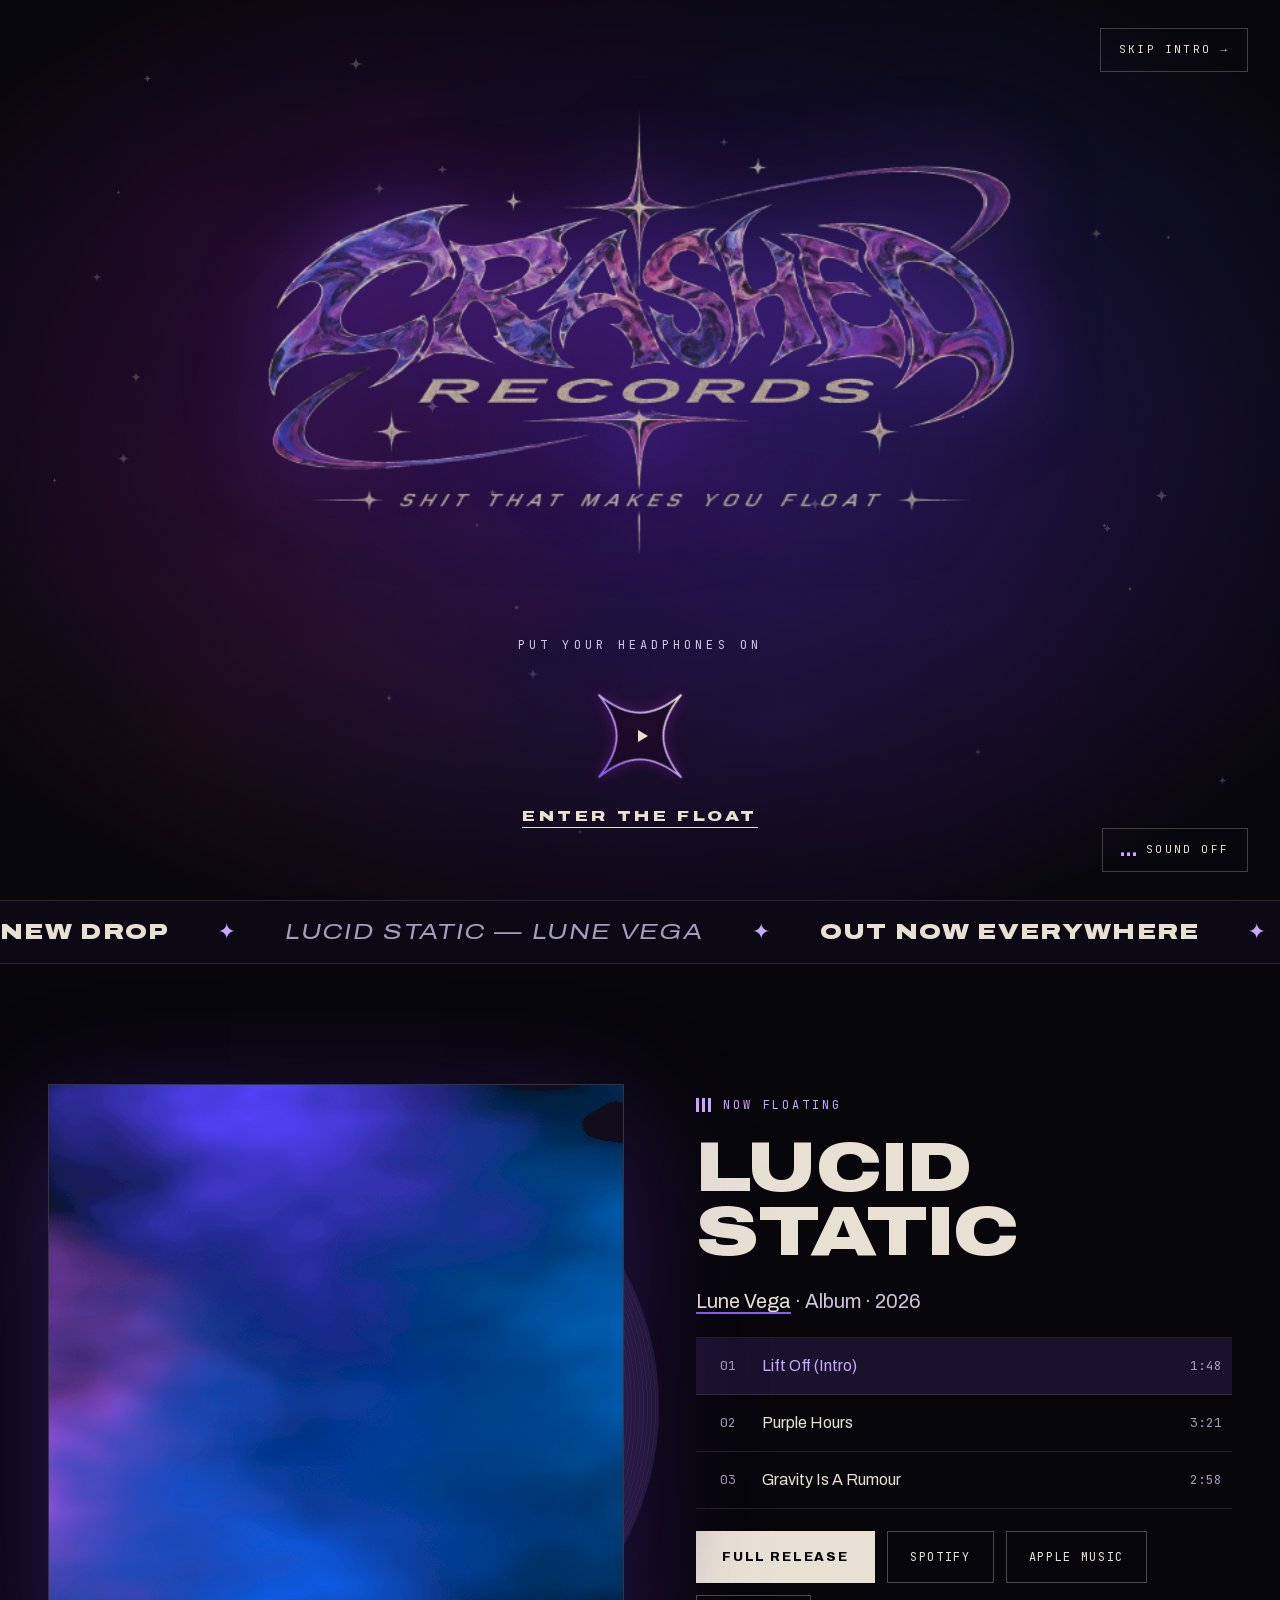
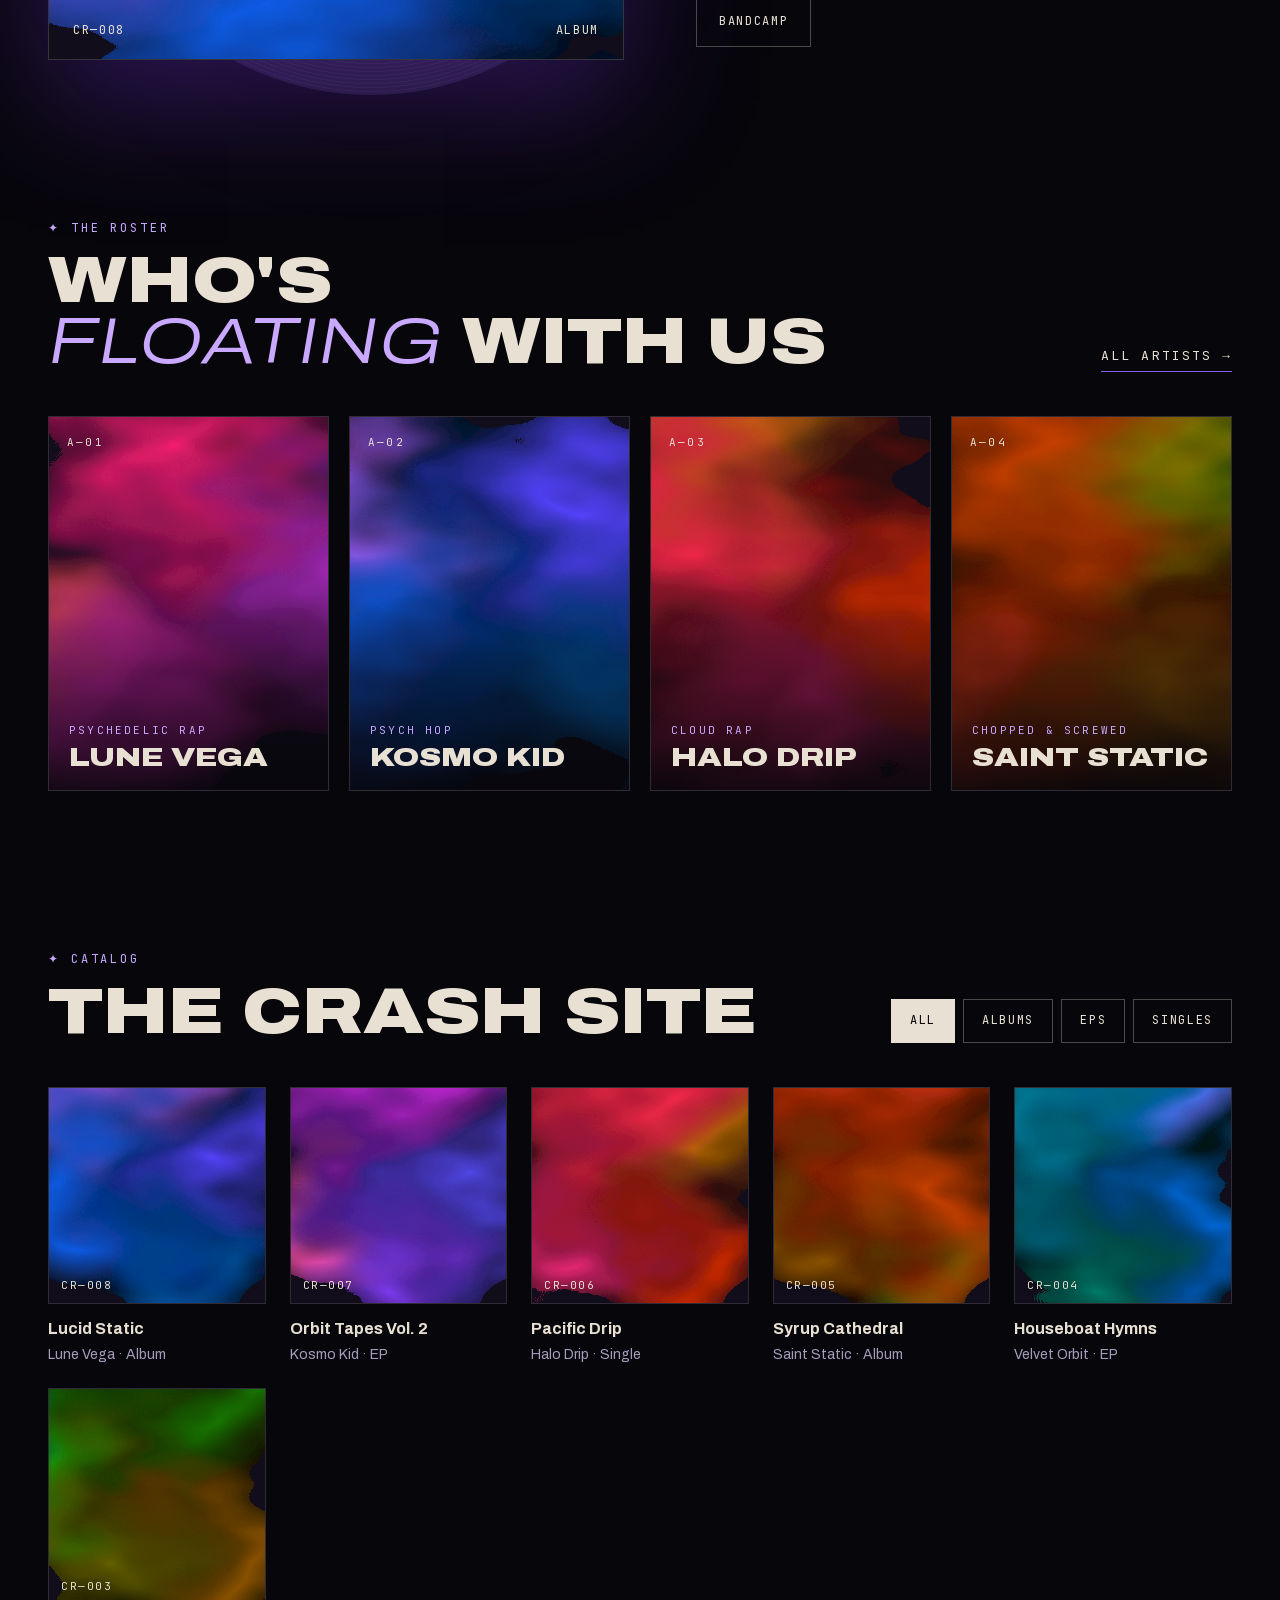
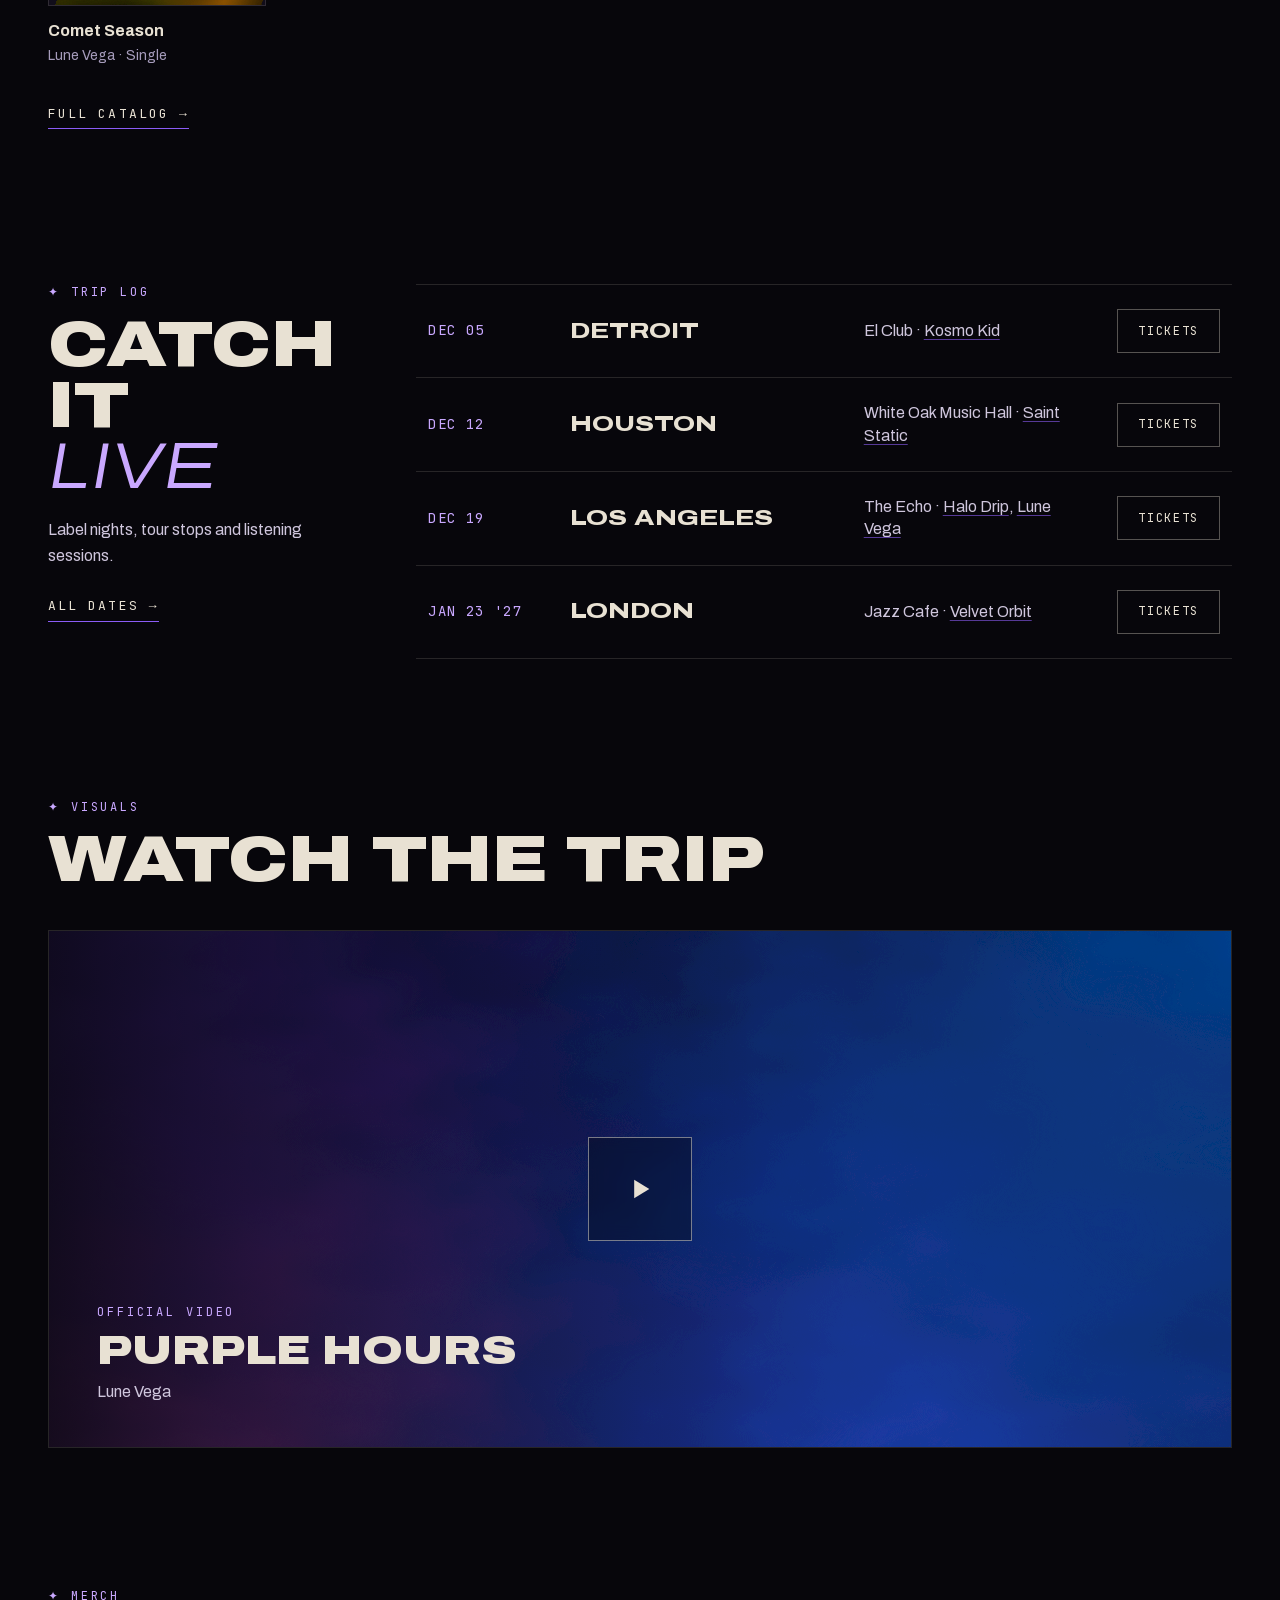
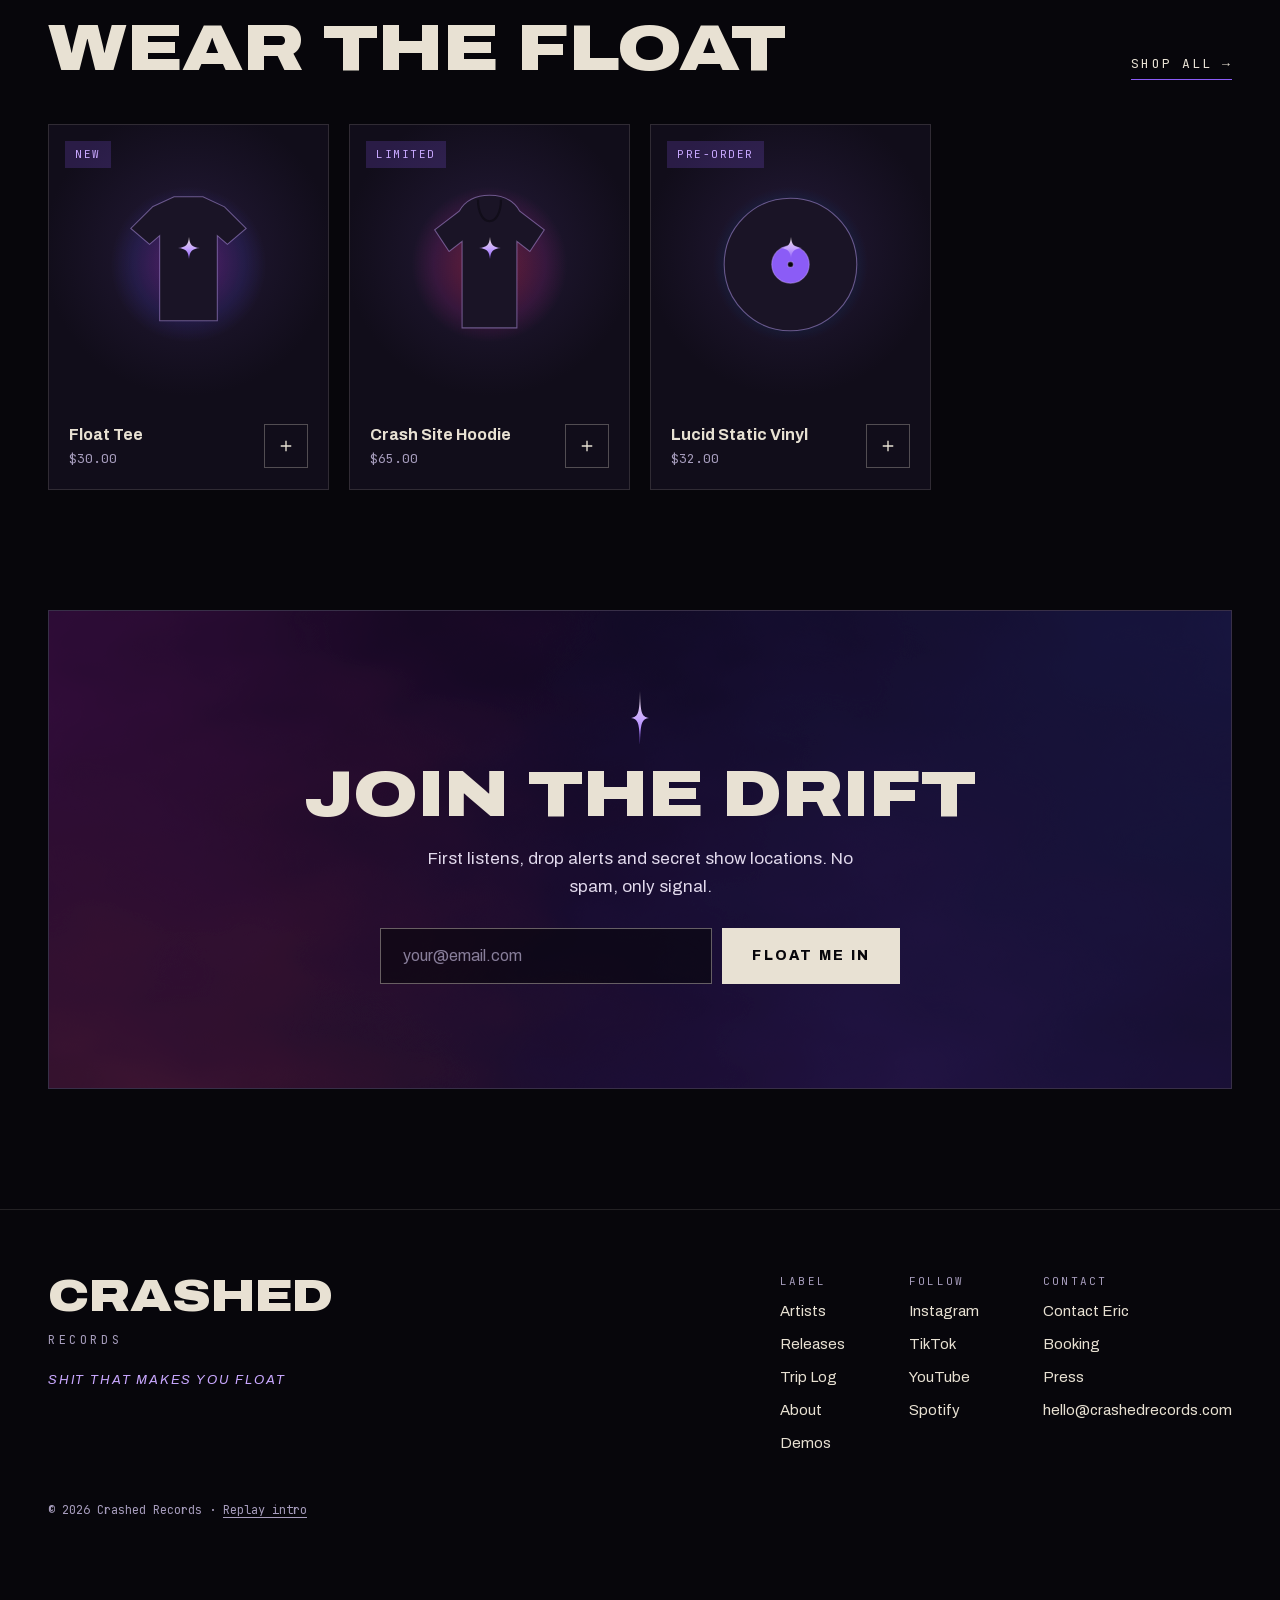
==== index.html @ 676d3cfc "Add enter intro, About page and founder contact - Enter animation overlay (first home visit per sess" ====
<!DOCTYPE html>
<html lang="en">
<head>
<meta charset="utf-8">
<meta name="viewport" content="width=device-width, initial-scale=1, viewport-fit=cover">
<title>Crashed Records</title>
<meta name="description" content="Crashed Records — psychedelic hip hop & rap from the other side of the sky. Shit that makes you float.">
<meta name="theme-color" content="#07060B">
<meta property="og:type" content="website">
<meta property="og:title" content="Crashed Records">
<meta property="og:description" content="Psychedelic hip hop & rap from the other side of the sky.">
<meta property="og:image" content="assets/img/logo.png">
<link rel="icon" href="data:image/svg+xml,%3Csvg xmlns='http://www.w3.org/2000/svg' viewBox='0 0 24 24'%3E%3Cdefs%3E%3ClinearGradient id='g' x1='0' y1='0' x2='0' y2='1'%3E%3Cstop offset='0' stop-color='%23E8E1D3'/%3E%3Cstop offset='.5' stop-color='%23C9A8FF'/%3E%3Cstop offset='1' stop-color='%238B5CF6'/%3E%3C/linearGradient%3E%3C/defs%3E%3Cpath d='M12 0C12.8 8.6 15.4 11.2 24 12C15.4 12.8 12.8 15.4 12 24C11.2 15.4 8.6 12.8 0 12C8.6 11.2 11.2 8.6 12 0Z' fill='url(%23g)'/%3E%3C/svg%3E">
<link rel="preload" href="assets/fonts/archivo-latin.woff2" as="font" type="font/woff2" crossorigin>
<link rel="stylesheet" href="assets/css/styles.css">
<link rel="stylesheet" href="assets/css/intro.css">
</head>
<body>
<a href="#view" class="skip-link">Skip to content</a>

<!-- shared SVG defs: liquid marble warp, film grain, star gradient -->
<svg aria-hidden="true" width="0" height="0" style="position:absolute">
  <defs>
    <filter id="cr-liquid" x="-20%" y="-20%" width="140%" height="140%">
      <feTurbulence type="fractalNoise" baseFrequency="0.006 0.011" numOctaves="3" seed="11" result="t"/>
      <feDisplacementMap in="SourceGraphic" in2="t" scale="220" xChannelSelector="R" yChannelSelector="G"/>
    </filter>
    <filter id="cr-grain">
      <feTurbulence type="fractalNoise" baseFrequency="0.85" numOctaves="2" stitchTiles="stitch"/>
      <feColorMatrix type="saturate" values="0"/>
    </filter>
    <linearGradient id="cr-star" x1="0" y1="0" x2="0" y2="1">
      <stop offset="0" stop-color="#E8E1D3"/><stop offset=".5" stop-color="#C9A8FF"/><stop offset="1" stop-color="#8B5CF6"/>
    </linearGradient>
  </defs>
</svg>

<header class="site-header">
  <nav aria-label="Primary" class="nav">
    <a href="#/" class="brand" aria-label="Crashed Records home">
      <svg aria-hidden="true" width="20" height="20" viewBox="0 0 24 24"><path d="M12 0C12.8 8.6 15.4 11.2 24 12C15.4 12.8 12.8 15.4 12 24C11.2 15.4 8.6 12.8 0 12C8.6 11.2 11.2 8.6 12 0Z" fill="url(#cr-star)"/></svg>
      CRASHED
    </a>
    <div class="nav-links">
      <a href="#/artists" data-nav="artists">Artists</a>
      <a href="#/releases" data-nav="releases">Releases</a>
      <a href="#/trip-log" data-nav="trip-log">Trip Log</a>
      <a href="#/visuals" data-nav="visuals">Visuals</a>
      <a href="#/shop" data-nav="merch">Merch</a>
      <a href="#/about" data-nav="about">About</a>
    </div>
    <div class="nav-actions">
      <button type="button" aria-label="Search" class="cr-star-btn" data-action="open-search">
        <svg aria-hidden="true" class="cr-star-shape" viewBox="0 0 64 64"><path d="M32 1C34 21 43 30 63 32C43 34 34 43 32 63C30 43 21 34 1 32C21 30 30 21 32 1Z" fill="rgba(7,6,11,.55)" stroke="url(#cr-star)" stroke-width="1.2"/></svg>
        <svg aria-hidden="true" width="14" height="14" viewBox="0 0 24 24" fill="none" stroke="currentColor" stroke-width="2.2" style="position:relative"><circle cx="11" cy="11" r="7"/><path d="M20 20l-3.5-3.5"/></svg>
      </button>
      <button type="button" aria-label="Cart" class="cr-star-btn" data-action="open-cart">
        <svg aria-hidden="true" class="cr-star-shape" viewBox="0 0 64 64"><path d="M32 1C34 21 43 30 63 32C43 34 34 43 32 63C30 43 21 34 1 32C21 30 30 21 32 1Z" fill="rgba(7,6,11,.55)" stroke="url(#cr-star)" stroke-width="1.2"/></svg>
        <svg aria-hidden="true" width="14" height="14" viewBox="0 0 24 24" fill="none" stroke="currentColor" stroke-width="2.2" style="position:relative"><path d="M6 7h12l-1 13H7L6 7z"/><path d="M9 7a3 3 0 016 0"/></svg>
        <span class="cart-count" hidden>0</span>
      </button>
      <button type="button" class="btn-listen cr-btn" data-action="listen">Listen</button>
      <button type="button" class="menu-btn" aria-label="Open menu" aria-expanded="false" aria-controls="mobile-menu" data-action="open-menu">
        <svg aria-hidden="true" width="18" height="18" viewBox="0 0 24 24" fill="none" stroke="currentColor" stroke-width="1.8"><path d="M4 8h16M4 16h16"/></svg>
      </button>
    </div>
  </nav>
</header>

<main id="view" tabindex="-1"></main>

<!-- ============ PERSISTENT PLAYER ============ -->
<div class="player-dock">
  <div id="player" class="player" role="region" aria-label="Music player">
    <div aria-hidden="true" class="p-disc"><div class="cr-liquid" style="position:absolute;inset:-30%"><div class="cr-marble" style="position:absolute;inset:0"></div></div><span class="p-hole"></span></div>
    <button type="button" class="p-skip hide-sm" data-action="prev" aria-label="Previous track"><svg aria-hidden="true" width="14" height="14" viewBox="0 0 24 24"><path d="M6 5h2v14H6zM20 5v14L9 12z" fill="currentColor"/></svg></button>
    <button type="button" class="p-toggle" data-action="toggle" aria-label="Play"></button>
    <button type="button" class="p-skip hide-sm" data-action="next" aria-label="Next track"><svg aria-hidden="true" width="14" height="14" viewBox="0 0 24 24"><path d="M16 5h2v14h-2zM4 5v14l11-7z" fill="currentColor"/></svg></button>
    <div class="p-info">
      <a class="p-title" href="#/"></a>
      <a class="p-artist" href="#/"></a>
    </div>
    <div class="p-progress hide-sm">
      <span class="p-cur">0:00</span>
      <input class="p-seek range" type="range" min="0" max="1" step="0.001" value="0" aria-label="Seek">
      <span class="p-dur">0:00</span>
    </div>
    <label class="p-volume hide-md"><span class="sr-only">Volume</span>
      <svg aria-hidden="true" width="16" height="16" viewBox="0 0 24 24" fill="none" stroke="currentColor" stroke-width="1.8"><path d="M4 9h4l5-4v14l-5-4H4z"/><path d="M16 9a4 4 0 010 6"/></svg>
      <input class="p-vol range" type="range" min="0" max="1" step="0.01" value="0.8">
    </label>
    <button type="button" class="p-queue-btn" data-action="queue" aria-expanded="false" aria-controls="queue">Queue</button>
    <div id="queue" class="queue" hidden>
      <p class="credit-h">Playing from <span class="queue-from"></span></p>
      <ol id="queue-list"></ol>
    </div>
  </div>
</div>

<!-- ============ OVERLAYS ============ -->
<div id="search" class="layer layer-search" role="dialog" aria-modal="true" aria-label="Search" hidden>
  <div class="layer-backdrop"></div>
  <div class="search-panel">
    <div class="search-bar">
      <svg aria-hidden="true" width="20" height="20" viewBox="0 0 24 24" fill="none" stroke="currentColor" stroke-width="2"><circle cx="11" cy="11" r="7"/><path d="M20 20l-3.5-3.5"/></svg>
      <label for="search-input" class="sr-only">Search</label>
      <input id="search-input" type="search" placeholder="Search the float…" autocomplete="off" data-autofocus>
      <button type="button" class="close-btn" data-action="close" aria-label="Close search">Esc</button>
    </div>
    <div id="search-results" class="search-results" aria-live="polite"></div>
  </div>
</div>

<div id="cart" class="layer layer-drawer" role="dialog" aria-modal="true" aria-labelledby="cart-h" hidden>
  <div class="layer-backdrop"></div>
  <aside class="drawer">
    <div class="drawer-head"><h2 id="cart-h" class="h-buy">Your cart</h2><button type="button" class="close-btn" data-action="close" aria-label="Close cart">✕</button></div>
    <div id="cart-body" class="drawer-body"></div>
    <div id="cart-foot" class="drawer-foot"></div>
  </aside>
</div>

<div id="product-modal" class="layer layer-modal" role="dialog" aria-modal="true" aria-labelledby="product-title" hidden>
  <div class="layer-backdrop"></div>
  <div class="modal"><button type="button" class="close-btn modal-close" data-action="close" aria-label="Close">✕</button><div id="product-body"></div></div>
</div>

<div id="video-modal" class="layer layer-modal" role="dialog" aria-modal="true" aria-label="Video" hidden>
  <div class="layer-backdrop"></div>
  <div class="modal modal-video"><button type="button" class="close-btn modal-close" data-action="close" aria-label="Close video">✕</button><div id="video-frame" class="video-frame"></div></div>
</div>

<div id="mobile-menu" class="layer layer-menu" role="dialog" aria-modal="true" aria-label="Menu" hidden>
  <div class="menu-panel">
    <div class="menu-head">
      <a href="#/" class="brand">CRASHED</a>
      <button type="button" class="close-btn" data-action="close" aria-label="Close menu">✕</button>
    </div>
    <nav class="mobile-menu" aria-label="Mobile">
      <a href="#/artists" data-nav="artists">Artists</a>
      <a href="#/releases" data-nav="releases">Releases</a>
      <a href="#/shows" data-nav="trip-log">Trip Log</a>
      <a href="#/visuals" data-nav="visuals">Visuals</a>
      <a href="#/shop" data-nav="merch">Merch</a>
      <a href="#/about" data-nav="about">About</a>
      <a href="#/contact/demos" data-nav="contact">Contact</a>
    </nav>
    <div class="menu-foot">
      <button type="button" class="btn btn-prism" data-action="listen">Listen now</button>
      <button type="button" class="btn btn-ghost" data-action="open-search">Search</button>
    </div>
  </div>
</div>

<div id="toast" class="toast" role="status" aria-live="polite"></div>

<noscript><p style="padding:120px 24px;color:#E8E1D3;font-family:sans-serif;text-align:center">Crashed Records needs JavaScript to float. Please enable it.</p></noscript>

<script src="assets/js/data.js"></script>
<script src="assets/js/player.js"></script>
<script src="assets/js/app.js"></script>
<script src="assets/js/intro.js"></script>
</body>
</html>
---- assets/css/styles.css ----
/* ==========================================================================
   Crashed Records — styles
   Tokens from the style guide: Void ground, liquid violet marble, Bone type.
   ========================================================================== */

/* ---------- fonts (self-hosted, OFL — see assets/fonts/LICENSES.txt) ---------- */
@font-face { font-family: 'Archivo'; font-style: normal; font-weight: 100 900; font-stretch: 62% 125%; font-display: swap;
  src: url('../fonts/archivo-latin-ext.woff2') format('woff2');
  unicode-range: U+0100-02BA, U+02BD-02C5, U+02C7-02CC, U+02CE-02D7, U+02DD-02FF, U+0304, U+0308, U+0329, U+1D00-1DBF, U+1E00-1E9F, U+1EF2-1EFF, U+2020, U+20A0-20AB, U+20AD-20C4, U+2113, U+2C60-2C7F, U+A720-A7FF; }
@font-face { font-family: 'Archivo'; font-style: normal; font-weight: 100 900; font-stretch: 62% 125%; font-display: swap;
  src: url('../fonts/archivo-latin.woff2') format('woff2');
  unicode-range: U+0000-00FF, U+0131, U+0152-0153, U+02BB-02BC, U+02C6, U+02DA, U+02DC, U+0304, U+0308, U+0329, U+2000-206F, U+20AC, U+2122, U+2191, U+2193, U+2212, U+2215, U+FEFF, U+FFFD; }
@font-face { font-family: 'Archivo'; font-style: italic; font-weight: 100 900; font-stretch: 62% 125%; font-display: swap;
  src: url('../fonts/archivo-italic-latin-ext.woff2') format('woff2');
  unicode-range: U+0100-02BA, U+02BD-02C5, U+02C7-02CC, U+02CE-02D7, U+02DD-02FF, U+0304, U+0308, U+0329, U+1D00-1DBF, U+1E00-1E9F, U+1EF2-1EFF, U+2020, U+20A0-20AB, U+20AD-20C4, U+2113, U+2C60-2C7F, U+A720-A7FF; }
@font-face { font-family: 'Archivo'; font-style: italic; font-weight: 100 900; font-stretch: 62% 125%; font-display: swap;
  src: url('../fonts/archivo-italic-latin.woff2') format('woff2');
  unicode-range: U+0000-00FF, U+0131, U+0152-0153, U+02BB-02BC, U+02C6, U+02DA, U+02DC, U+0304, U+0308, U+0329, U+2000-206F, U+20AC, U+2122, U+2191, U+2193, U+2212, U+2215, U+FEFF, U+FFFD; }
@font-face { font-family: 'JetBrains Mono'; font-style: normal; font-weight: 400 600; font-display: swap;
  src: url('../fonts/jetbrains-mono-latin-ext.woff2') format('woff2');
  unicode-range: U+0100-02BA, U+02BD-02C5, U+02C7-02CC, U+02CE-02D7, U+02DD-02FF, U+0304, U+0308, U+0329, U+1D00-1DBF, U+1E00-1E9F, U+1EF2-1EFF, U+2020, U+20A0-20AB, U+20AD-20C4, U+2113, U+2C60-2C7F, U+A720-A7FF; }
@font-face { font-family: 'JetBrains Mono'; font-style: normal; font-weight: 400 600; font-display: swap;
  src: url('../fonts/jetbrains-mono-latin.woff2') format('woff2');
  unicode-range: U+0000-00FF, U+0131, U+0152-0153, U+02BB-02BC, U+02C6, U+02DA, U+02DC, U+0304, U+0308, U+0329, U+2000-206F, U+20AC, U+2122, U+2191, U+2193, U+2212, U+2215, U+FEFF, U+FFFD; }

/* ---------- tokens ---------- */
:root {
  --void: #07060B; --deep: #110D1A; --deep-2: #1A1426; --bone: #E8E1D3; --haze: #A69CBC; --mist: #CFC6DD;
  --lilac: #C9A8FF; --purple: #8B5CF6; --violet: #7C3AED; --magenta: #C026D3; --indigo: #4F46E5;
  --prism: linear-gradient(100deg, #C026D3, #7C3AED 55%, #4F46E5);
  --line: rgba(232,225,211,.12); --line-2: rgba(232,225,211,.14); --line-3: rgba(232,225,211,.3);
  --mono: 'JetBrains Mono', ui-monospace, monospace;
  --sans: Archivo, system-ui, sans-serif;
  --gutter: 48px;
  --ease: cubic-bezier(.2,.7,.2,1);
  color-scheme: dark;
}

/* ---------- base ---------- */
*, *::before, *::after { box-sizing: border-box; }
html { -webkit-text-size-adjust: 100%; scroll-padding-top: 24px; }
body { margin: 0; background: var(--void); color: var(--bone); font-family: var(--sans); font-size: 16px; line-height: 1.4; overflow-x: hidden; -webkit-font-smoothing: antialiased; padding-bottom: 104px; }
body.locked { overflow: hidden; }
a { color: var(--bone); text-decoration: none; }
a:hover { color: var(--lilac); }
button { font: inherit; color: inherit; }
img { max-width: 100%; }
:focus-visible { outline: 2px solid var(--lilac); outline-offset: 3px; }
#view { outline: none; position: relative; overflow: hidden; min-height: 100vh; }
.sr-only { position: absolute; width: 1px; height: 1px; overflow: hidden; clip: rect(0 0 0 0); white-space: nowrap; }
.skip-link { position: absolute; left: 12px; top: -60px; z-index: 100; padding: 12px 18px; background: var(--bone); color: var(--void); font-weight: 800; }
.skip-link:focus { top: 12px; }
.muted { color: var(--haze); }

/* ---------- motion ---------- */
@keyframes cr-spin { to { transform: rotate(360deg); } }
@keyframes cr-float { 0%,100% { transform: translateY(0); } 50% { transform: translateY(-14px); } }
@keyframes cr-twinkle { 0%,100% { opacity: .3; transform: scale(.8); } 50% { opacity: 1; transform: scale(1.1); } }
@keyframes cr-marquee { to { transform: translateX(-50%); } }
@keyframes cr-eq { 0%,100% { transform: scaleY(.3); } 50% { transform: scaleY(1); } }
@keyframes cr-bump { 50% { transform: scale(1.35); } }

/* ---------- signature: liquid marble ---------- */
.cr-liquid { filter: url(#cr-liquid); }
.cr-marble { background:
  radial-gradient(circle at 22% 28%, #C026D3 0, transparent 34%),
  radial-gradient(circle at 78% 22%, #4F46E5 0, transparent 38%),
  radial-gradient(circle at 62% 78%, #7C3AED 0, transparent 42%),
  radial-gradient(circle at 28% 82%, #EC4899 0, transparent 30%),
  radial-gradient(circle at 50% 50%, #2E1065 0, transparent 70%), #140B24; }
.art-img { position: absolute; inset: 0; width: 100%; height: 100%; object-fit: cover; }
.cr-art { transition: transform .8s var(--ease); }
.cr-card { transition: border-color .3s, transform .3s; }
.cr-card:hover, a:hover > .cr-card { border-color: rgba(201,168,255,.55) !important; transform: translateY(-4px); }
.cr-card:hover .cr-art, a:hover > .cr-card .cr-art { transform: scale(1.08) rotate(4deg); }
.cr-btn { transition: box-shadow .3s, transform .2s; }
.cr-btn:hover { box-shadow: 0 0 36px rgba(192,38,211,.6); transform: translateY(-1px); }
.cr-row { transition: background .2s; }
.cr-row:hover { background: rgba(139,92,246,.10); }
.cr-outline { -webkit-text-stroke: 1.5px var(--bone); color: transparent; }
.grain { position: absolute; inset: 0; width: 100%; height: 100%; opacity: .14; mix-blend-mode: overlay; pointer-events: none; }
.twinkle { position: absolute; z-index: 2; animation: cr-twinkle 4s ease-in-out infinite; }

/* ---------- layout ---------- */
.wrap { max-width: calc(1344px + var(--gutter) * 2); margin: 0 auto; padding: 0 var(--gutter); position: relative; }
.sec { padding: 60px 0 100px; }
.sec-tight { padding: 40px 0 100px; }
.sec-sm { padding: 40px 0 80px; }
.sec-head { display: flex; justify-content: space-between; align-items: flex-end; gap: 24px; flex-wrap: wrap; margin-bottom: 44px; }
.sec-foot { margin: 36px 0 0; }
.split { padding: 80px 0; display: flex; flex-wrap: wrap; gap: 72px; }
.split-main { flex: 999 1 560px; min-width: 0; }
.split-side { flex: 1 1 340px; display: flex; flex-direction: column; gap: 20px; }
.narrow-page { max-width: 760px; padding-top: 180px; padding-bottom: 140px; display: flex; flex-direction: column; gap: 20px; align-items: flex-start; }

/* ---------- type ---------- */
.eyebrow { margin: 0 0 14px; font-family: var(--mono); font-size: 12px; letter-spacing: .24em; text-transform: uppercase; color: var(--lilac); }
.eyebrow-eq { display: flex; align-items: center; gap: 12px; margin: 0; }
.h-display, .h-section, .h-sub, .h-buy, .h-join, .nf-title, .release-title, .artist-name, .video-title { font-stretch: 125%; font-weight: 900; text-transform: uppercase; margin: 0; }
.h-display { font-size: clamp(48px, 8vw, 120px); line-height: .9; letter-spacing: -.01em; }
.h-section { font-size: clamp(40px, 5vw, 72px); line-height: .95; }
.h-sub { font-size: 36px; margin: 0 0 28px; line-height: 1; }
.h-buy { font-size: 26px; }
.h-join { font-size: clamp(36px, 5vw, 64px); line-height: .95; }
.accent { font-style: italic; font-weight: 300; color: var(--lilac); }
.lede { margin: 18px 0 0; max-width: 520px; font-size: 18px; line-height: 1.55; color: var(--mist); }
.body-copy { margin: 0; font-size: 17px; line-height: 1.7; color: var(--mist); }
.fine { margin: 0; font-size: 13px; line-height: 1.5; color: var(--haze); }
.count { margin: 0; font-family: var(--mono); font-size: 13px; letter-spacing: .14em; text-transform: uppercase; color: var(--haze); }
.empty { margin: 0; padding: 28px 0; font-size: 16px; color: var(--haze); border-top: 1px solid var(--line-2); }
.u-link { color: var(--bone); text-decoration: underline; text-underline-offset: 4px; text-decoration-color: var(--purple); }
.more-link { font-family: var(--mono); font-size: 13px; letter-spacing: .16em; text-transform: uppercase; border-bottom: 1px solid var(--purple); padding-bottom: 6px; }
.back-link { font-family: var(--mono); font-size: 12px; letter-spacing: .2em; text-transform: uppercase; color: var(--mist); }
.credit-h { margin: 0 0 10px; font-family: var(--mono); font-size: 11px; letter-spacing: .2em; text-transform: uppercase; color: var(--lilac); }
.credit { margin: 0; font-size: 17px; }

/* ---------- buttons ---------- */
.btn { height: 56px; padding: 0 30px; border: 0; border-radius: 0; display: inline-flex; align-items: center; gap: 12px; font-weight: 800; font-size: 14px; letter-spacing: .16em; text-transform: uppercase; cursor: pointer; white-space: nowrap; }
.btn-52 { height: 52px; padding: 0 26px; font-size: 13px; letter-spacing: .14em; }
.btn-prism { background: var(--prism); color: #fff; }
.btn-prism:hover { color: #fff; }
.btn-bone { background: var(--bone); color: var(--void); }
.btn-bone:hover { color: var(--void); }
.btn-ghost { border: 1px solid rgba(232,225,211,.4); background: rgba(7,6,11,.45); color: var(--bone); font-weight: 700; }
.btn-follow { border: 1px solid rgba(232,225,211,.4); background: rgba(7,6,11,.45); color: var(--bone); font-weight: 700; padding: 0 28px; }
.btn-follow[aria-pressed="true"] { background: var(--bone); color: var(--void); border-color: var(--bone); }
.btn-mono, .btn-line { height: 56px; padding: 0 22px; border-radius: 0; border: 1px solid var(--line-3); background: transparent; color: var(--bone); display: inline-flex; align-items: center; font-family: var(--mono); font-size: 12px; letter-spacing: .14em; text-transform: uppercase; cursor: pointer; transition: border-color .2s, color .2s; white-space: nowrap; }
.btn-mono.btn-52 { height: 52px; }
.btn-line { height: 44px; padding: 0 20px; border-color: rgba(232,225,211,.35); }
.btn-mono:hover, .btn-line:hover { border-color: var(--lilac); color: var(--lilac); }
.btn-row { display: flex; gap: 12px; flex-wrap: wrap; }
.icon-btn { width: 44px; height: 44px; flex: none; border-radius: 0; border: 1px solid var(--line-3); background: transparent; color: var(--bone); display: grid; place-items: center; cursor: pointer; transition: border-color .2s, color .2s, background .2s; }
.icon-btn:hover { border-color: var(--lilac); color: var(--lilac); background: rgba(139,92,246,.12); }
.chips { display: flex; gap: 8px; flex-wrap: wrap; }
.chip { height: 44px; padding: 0 18px; border-radius: 0; cursor: pointer; font-family: var(--mono); font-size: 12px; letter-spacing: .14em; text-transform: uppercase; background: transparent; color: var(--bone); border: 1px solid var(--line-3); display: inline-flex; align-items: center; transition: background .2s, color .2s, border-color .2s; }
.chip:hover { border-color: var(--lilac); color: var(--lilac); }
.chip[aria-pressed="true"], .chip[aria-current="page"], .chip[aria-checked="true"] { background: var(--bone); color: var(--void); border-color: var(--bone); }
.tag { padding: 8px 14px; border-radius: 0; border: 1px solid rgba(201,168,255,.35); font-family: var(--mono); font-size: 12px; letter-spacing: .1em; text-transform: uppercase; color: var(--lilac); }
.tags { display: flex; flex-wrap: wrap; gap: 8px; }
.socials { display: flex; gap: 10px; margin-top: 8px; }

/* ---------- header ---------- */
.site-header { position: absolute; top: 0; left: 0; right: 0; z-index: 20; padding: 28px var(--gutter) 0; }
.nav { max-width: 1344px; margin: 0 auto; display: flex; align-items: center; justify-content: space-between; gap: 24px; }
.brand { display: flex; align-items: center; gap: 10px; font-stretch: 125%; font-weight: 900; font-size: 20px; letter-spacing: .04em; }
.nav-links { display: flex; gap: 36px; font-family: var(--mono); font-size: 13px; letter-spacing: .14em; text-transform: uppercase; }
.nav-links a.active { color: var(--lilac); }
.nav-actions { display: flex; gap: 12px; align-items: center; }
.cr-star-btn { position: relative; width: 60px; height: 60px; padding: 0; border: 0; background: transparent; color: var(--bone); display: grid; place-items: center; cursor: pointer; }
.cr-star-shape { position: absolute; inset: 0; width: 100%; height: 100%; overflow: visible; transition: transform .4s var(--ease), filter .3s; }
.cr-star-btn:hover .cr-star-shape { transform: scale(1.15) rotate(45deg); filter: drop-shadow(0 0 10px #C026D3); }
.cart-count { position: absolute; top: 6px; right: 4px; min-width: 20px; height: 20px; padding: 0 5px; background: var(--prism); color: #fff; font-family: var(--mono); font-size: 11px; font-weight: 600; display: grid; place-items: center; }
.cart-count[hidden] { display: none; }
.cart-count.bump { animation: cr-bump .4s var(--ease); }
.btn-listen { height: 44px; padding: 0 22px; border: 0; border-radius: 0; background: var(--bone); color: var(--void); display: flex; align-items: center; font-weight: 800; font-size: 13px; letter-spacing: .12em; text-transform: uppercase; cursor: pointer; }
.menu-btn { display: none; width: 44px; height: 44px; border-radius: 0; border: 1px solid var(--line-3); background: rgba(7,6,11,.4); color: var(--bone); place-items: center; cursor: pointer; }

/* ---------- home: hero ---------- */
.hero { position: relative; height: max(100vh, 720px); max-height: 980px; overflow: hidden; display: flex; flex-direction: column; padding-top: 110px; }
.hero-bg { position: absolute; inset: -15%; opacity: .62; }
.hero-marble { position: absolute; inset: -25%; animation: cr-spin 90s linear infinite; }
.hero-vignette { position: absolute; inset: 0; background: radial-gradient(ellipse 70% 60% at 50% 46%, rgba(7,6,11,.15) 0, rgba(7,6,11,.75) 70%, #07060B 100%); }
.orbit { position: absolute; left: 50%; top: 50%; width: 1240px; max-width: 120%; transform: translate(-50%,-52%) rotate(-8deg); z-index: 1; opacity: .7; }
.hero-center { position: relative; z-index: 2; flex: 1; display: flex; flex-direction: column; align-items: center; justify-content: center; gap: 8px; padding: 0 24px; }
.hero-logo { margin: 0; width: min(860px, 100%, max(320px, (100vh - 420px) * 1.5)); aspect-ratio: 612 / 408; animation: cr-float 9s ease-in-out infinite; }
.hero-logo img { display: block; width: 100%; height: auto; filter: drop-shadow(0 0 40px rgba(124,58,237,.45)); }
.hero-text { margin: 16px 0 0; max-width: 560px; text-align: center; font-size: 18px; line-height: 1.55; color: var(--mist); }
.hero-ctas { display: flex; gap: 14px; margin-top: 28px; flex-wrap: wrap; justify-content: center; }
.scroll-cue { position: relative; z-index: 2; align-self: center; margin-bottom: 36px; display: flex; flex-direction: column; align-items: center; gap: 10px; font-family: var(--mono); font-size: 11px; letter-spacing: .3em; text-transform: uppercase; color: var(--haze); }
.scroll-cue span { width: 1px; height: 40px; background: linear-gradient(#C9A8FF, transparent); }

/* marquee */
.marquee { border-top: 1px solid rgba(201,168,255,.18); border-bottom: 1px solid rgba(201,168,255,.18); overflow: hidden; height: 64px; display: flex; align-items: center; background: #0C0914; }
.marquee-track { display: flex; gap: 48px; padding-right: 48px; white-space: nowrap; animation: cr-marquee 38s linear infinite; font-stretch: 125%; font-weight: 900; font-size: 22px; letter-spacing: .06em; text-transform: uppercase; }
.m-star { color: var(--lilac); }
.m-it { font-style: italic; font-weight: 400; color: var(--haze); }

/* now floating */
.now-floating { padding: 120px 0 100px; display: flex; flex-wrap: wrap; gap: 72px; align-items: center; }
.nf-art { flex: 1 1 460px; max-width: 580px; position: relative; }
.vinyl-bg { position: absolute; inset: 6% -6% -6% 6%; border-radius: 999px; background: radial-gradient(circle, #1A1426 0 18%, #07060B 19% 20%, #1A1426 21% 100%); animation: cr-spin 6s linear infinite; box-shadow: 0 30px 80px rgba(0,0,0,.6); }
.grooves { position: absolute; inset: 0; border-radius: 999px; background: repeating-radial-gradient(circle, rgba(255,255,255,.04) 0 1px, transparent 1px 4px); }
.cover { display: block; position: relative; aspect-ratio: 1; border-radius: 0; overflow: hidden; border: 1px solid var(--line-2); background: var(--deep); }
.nf-cover { border-color: rgba(232,225,211,.18); box-shadow: 0 40px 120px rgba(124,58,237,.35); }
.cover-foot { position: absolute; left: 24px; bottom: 20px; right: 24px; display: flex; justify-content: space-between; font-family: var(--mono); font-size: 12px; letter-spacing: .14em; color: var(--bone); }
.cover-no { position: absolute; left: 12px; bottom: 10px; font-family: var(--mono); font-size: 11px; letter-spacing: .14em; color: var(--bone); }
.nf-info { flex: 1 1 420px; min-width: 0; display: flex; flex-direction: column; gap: 22px; }
.nf-title { font-size: clamp(40px, 5.5vw, 84px); line-height: .92; letter-spacing: -.01em; overflow-wrap: break-word; hyphens: auto; }
.nf-by { margin: 0; font-size: 20px; color: var(--mist); }

/* eq bars */
.eq { display: none; gap: 3px; align-items: flex-end; height: 14px; }
.eq span { width: 3px; height: 14px; background: var(--lilac); transform-origin: bottom; animation: cr-eq .9s ease-in-out infinite; }
.eq span:nth-child(2) { animation-delay: .3s; } .eq span:nth-child(3) { animation-delay: .6s; }
.eq.on { display: flex; }

/* tracklists */
.tracklist { list-style: none; margin: 0; padding: 0; border-top: 1px solid var(--line); }
.track { display: grid; grid-template-columns: 44px 1fr auto; gap: 18px; align-items: center; padding: 12px 10px; border-bottom: 1px solid var(--line); }
.track.has-thumb { grid-template-columns: 44px 48px 1fr auto; gap: 16px; }
.track.compact { padding: 6px 10px; font-size: 16px; gap: 12px; }
.track.active { background: rgba(139,92,246,.14); }
.track-btn { width: 44px; height: 44px; border-radius: 0; border: 1px solid rgba(232,225,211,.25); background: transparent; color: var(--bone); display: grid; place-items: center; cursor: pointer; transition: border-color .2s, background .2s; }
.track-btn:hover { border-color: var(--lilac); background: rgba(139,92,246,.15); }
.compact .track-btn { border-color: transparent; }
.compact .track-btn:hover { border-color: rgba(232,225,211,.25); }
.track-n { font-family: var(--mono); font-size: 13px; color: var(--haze); }
.track.playing .track-n { display: none; }
.track.playing .eq { display: flex; }
.track-btn:hover .track-n::before { content: '▶'; font-size: 11px; color: var(--bone); }
.track-btn:hover .track-n { font-size: 0; }
.track-thumb { position: relative; width: 48px; height: 48px; border-radius: 3px; overflow: hidden; }
.track-text { min-width: 0; }
.track-title { margin: 0; font-weight: 700; font-size: 17px; white-space: nowrap; overflow: hidden; text-overflow: ellipsis; }
.compact .track-title { font-weight: 400; font-size: 16px; }
.track.active .track-title { color: var(--lilac); }
.track-sub { margin: 3px 0 0; font-size: 13px; color: var(--haze); }
.track-dur { font-family: var(--mono); font-size: 13px; color: var(--haze); }
.tracklist-total { margin: 16px 10px 0; font-family: var(--mono); font-size: 12px; letter-spacing: .14em; text-transform: uppercase; color: var(--haze); }

/* roster */
.roster-grid { display: grid; grid-template-columns: repeat(auto-fill, minmax(260px, 1fr)); gap: 20px; }
.artist-card { display: block; position: relative; aspect-ratio: 3 / 4; border-radius: 0; overflow: hidden; border: 1px solid var(--line-2); background: var(--deep); }
.artist-card.wide { aspect-ratio: 4 / 3; }
.fade-bottom { position: absolute; inset: 0; background: linear-gradient(transparent 40%, rgba(7,6,11,.92)); }
.artist-no { position: absolute; top: 18px; left: 18px; font-family: var(--mono); font-size: 11px; letter-spacing: .2em; color: var(--bone); }
.artist-card-body { position: absolute; left: 20px; right: 20px; bottom: 20px; }
.artist-card-tag { margin: 0 0 6px; font-family: var(--mono); font-size: 11px; letter-spacing: .2em; text-transform: uppercase; color: var(--lilac); }
.artist-card-name { margin: 0; font-stretch: 125%; font-weight: 900; font-size: 26px; text-transform: uppercase; line-height: 1; color: var(--bone); }
.wide .artist-card-name { font-size: 24px; }
.also-grid { display: grid; grid-template-columns: repeat(auto-fit, minmax(240px, 1fr)); gap: 20px; }

/* releases */
.rel-grid { display: grid; grid-template-columns: repeat(auto-fill, minmax(200px, 1fr)); gap: 24px; }
.rel-grid.wide { grid-template-columns: repeat(auto-fill, minmax(220px, 1fr)); }
.rel-card { display: flex; flex-direction: column; gap: 14px; }
.rel-title { margin: 0; font-weight: 700; font-size: 16px; color: var(--bone); }
.rel-card:hover .rel-title { color: var(--lilac); }
.rel-meta { margin: 4px 0 0; font-size: 14px; color: var(--haze); }

/* trip log */
.trip { display: flex; flex-wrap: wrap; gap: 48px; }
.trip-intro { flex: 1 1 320px; }
.trip-intro .h-section { margin-bottom: 20px; }
.trip-intro .body-copy { max-width: 340px; font-size: 16px; line-height: 1.6; }
.trip .shows, .trip .empty { flex: 999 1 600px; min-width: 0; }
.shows { list-style: none; margin: 0; padding: 0; border-top: 1px solid var(--line-2); }
.show { display: flex; flex-wrap: wrap; align-items: center; gap: 16px 32px; padding: 24px 12px; border-bottom: 1px solid var(--line-2); }
.show-date { width: 110px; font-family: var(--mono); font-size: 14px; letter-spacing: .1em; color: var(--lilac); }
.show-city { flex: 1 1 220px; font-stretch: 125%; font-weight: 800; font-size: 22px; text-transform: uppercase; }
.show-venue { flex: 1 1 180px; font-size: 16px; color: var(--mist); }
.show-venue a { color: var(--mist); text-decoration: underline; text-decoration-color: rgba(139,92,246,.6); text-underline-offset: 3px; }

/* visuals */
.video-card { position: relative; aspect-ratio: 16 / 7; min-height: 320px; border-radius: 0; overflow: hidden; border: 1px solid var(--line-2); }
.video-shade { position: absolute; inset: 0; background: linear-gradient(90deg, rgba(7,6,11,.85), transparent 60%); }
.video-meta { position: absolute; left: 48px; bottom: 44px; right: 48px; display: flex; flex-direction: column; gap: 10px; }
.video-title { font-size: 40px; line-height: 1; }
.video-artist { font-size: 16px; color: var(--mist); }
.video-play { position: absolute; left: 50%; top: 50%; transform: translate(-50%,-50%); width: 104px; height: 104px; border-radius: 0; border: 1px solid rgba(232,225,211,.5); background: rgba(7,6,11,.35); backdrop-filter: blur(8px); -webkit-backdrop-filter: blur(8px); color: var(--bone); display: grid; place-items: center; cursor: pointer; }
.video-play.cr-btn:hover { transform: translate(-50%,-51%); }

/* merch */
.merch-grid { display: grid; grid-template-columns: repeat(auto-fill, minmax(280px, 1fr)); gap: 20px; }
.merch-card { border-radius: 0; border: 1px solid var(--line-2); background: var(--deep); overflow: hidden; display: flex; flex-direction: column; }
.merch-img { position: relative; aspect-ratio: 1; width: 100%; padding: 0; border: 0; background: radial-gradient(circle at 50% 45%, #241A38, #110D1A 70%); display: grid; place-items: center; cursor: pointer; overflow: hidden; }
.merch-glow { position: absolute; inset: 22%; border-radius: 50%; background: radial-gradient(circle, rgba(192,38,211,.35), rgba(79,70,229,.15) 50%, transparent 70%); filter: blur(10px); }
.merch-shape { position: relative; width: 62%; transition: transform .6s var(--ease); }
.merch-card:hover .merch-shape { transform: scale(1.05) rotate(-2deg); }
.merch-tag { position: absolute; top: 16px; left: 16px; padding: 6px 10px; background: rgba(139,92,246,.2); color: var(--lilac); font-family: var(--mono); font-size: 11px; letter-spacing: .14em; text-transform: uppercase; }
.merch-body { padding: 20px; display: flex; justify-content: space-between; align-items: center; gap: 12px; }
.merch-name { margin: 0; font-weight: 700; font-size: 16px; }
.merch-price { margin: 4px 0 0; font-family: var(--mono); font-size: 13px; color: var(--haze); }

/* join */
.join { position: relative; margin: 20px 0 120px; overflow: hidden; border: 1px solid rgba(201,168,255,.25); }
.join-inner { position: relative; padding: 80px 48px; display: flex; flex-direction: column; align-items: center; text-align: center; gap: 20px; }
.join-text { margin: 0; max-width: 460px; font-size: 17px; line-height: 1.6; color: #E1D9EC; }
.join-form { display: flex; gap: 10px; flex-wrap: wrap; justify-content: center; width: min(520px, 100%); margin-top: 8px; }
.join-form input { flex: 1 1 260px; height: 56px; padding: 0 22px; }
.join-form .form-error { flex-basis: 100%; margin: 0; min-height: 1em; font-size: 14px; color: #F0A6FF; }
.join-done { margin: 8px 0 0; padding: 18px 24px; border: 1px solid rgba(201,168,255,.4); background: rgba(7,6,11,.6); font-family: var(--mono); font-size: 13px; letter-spacing: .08em; color: var(--lilac); }

/* footers */
.footer-big { border-top: 1px solid var(--line); padding: 64px var(--gutter) 64px; }
.footer-inner { max-width: 1344px; margin: 0 auto; display: flex; flex-wrap: wrap; justify-content: space-between; gap: 48px; }
.footer-brand { flex: 1 1 320px; display: flex; flex-direction: column; gap: 14px; }
.footer-word { font-stretch: 125%; font-weight: 900; font-size: 44px; line-height: 1; }
.footer-records { font-family: var(--mono); font-size: 12px; letter-spacing: .3em; text-transform: uppercase; color: var(--haze); }
.footer-tag { margin: 8px 0 0; font-style: italic; letter-spacing: .14em; text-transform: uppercase; font-size: 13px; color: var(--lilac); }
.footer-nav { display: flex; gap: 64px; flex-wrap: wrap; font-size: 15px; }
.footer-nav > div { display: flex; flex-direction: column; gap: 12px; align-items: flex-start; }
.footer-h { font-family: var(--mono); font-size: 11px; letter-spacing: .2em; text-transform: uppercase; color: var(--haze); }
.footer-link { padding: 0; border: 0; background: none; color: var(--bone); font-size: 15px; cursor: pointer; text-align: left; }
.footer-link:hover { color: var(--lilac); }
.footer-copy { max-width: 1344px; margin: 48px auto 0; font-family: var(--mono); font-size: 12px; color: var(--haze); }
.footer-small { border-top: 1px solid var(--line); padding: 40px var(--gutter); }
.footer-small-inner { max-width: 1344px; margin: 0 auto; display: flex; justify-content: space-between; flex-wrap: wrap; gap: 16px; font-family: var(--mono); font-size: 12px; color: var(--haze); }
.footer-small-tag { font-style: italic; letter-spacing: .14em; text-transform: uppercase; color: var(--lilac); }

/* page hero (index pages) */
.page-hero { position: relative; overflow: hidden; padding: 200px 0 80px; }
.page-hero-bg { position: absolute; inset: -15%; opacity: .55; }
.page-hero-shade { position: absolute; inset: 0; background: linear-gradient(180deg, rgba(7,6,11,.3), rgba(7,6,11,.55) 50%, #07060B); }
.page-hero-inner { z-index: 2; }

/* ---------- artist page ---------- */
.artist-hero { position: relative; height: 760px; min-height: 620px; max-height: 100vh; overflow: hidden; display: flex; flex-direction: column; }
.portrait { position: absolute; right: 6%; bottom: 0; width: min(560px, 45%); height: 88%; border-radius: 280px 280px 0 0; overflow: hidden; background: linear-gradient(#1A1426cc, #07060B); border: 1px solid rgba(232,225,211,.18); display: grid; place-items: center; }
.portrait img { position: absolute; inset: 0; width: 100%; height: 100%; object-fit: cover; }
.portrait-mark { position: relative; display: flex; flex-direction: column; align-items: center; gap: 18px; font-stretch: 125%; font-weight: 900; font-size: 120px; line-height: 1; color: rgba(232,225,211,.16); }
.artist-hero-shade { position: absolute; inset: 0; background: linear-gradient(180deg, rgba(7,6,11,.3), transparent 30%, rgba(7,6,11,.6) 70%, #07060B); }
.artist-hero-body { position: relative; z-index: 2; margin-top: auto; padding: 0 var(--gutter) 64px; }
.artist-hero-inner { max-width: 1344px; margin: 0 auto; display: flex; flex-direction: column; gap: 18px; }
.artist-hero-inner .eyebrow { margin: 0; }
.artist-name { font-size: clamp(52px, 10vw, 168px); line-height: .85; letter-spacing: -.02em; overflow-wrap: break-word; }

/* ---------- release page ---------- */
.release-page { position: relative; }
.release-ambient { position: absolute; left: -15%; right: -15%; top: -10%; height: 1300px; opacity: .45; -webkit-mask-image: linear-gradient(#000 45%, transparent 85%); mask-image: linear-gradient(#000 45%, transparent 85%); }
.release-ambient-shade { position: absolute; left: 0; right: 0; top: 0; height: 1200px; background: linear-gradient(rgba(7,6,11,.35), #07060B 92%); }
.release-wrap { z-index: 2; padding-top: 172px; }
.release-hero { display: flex; flex-wrap: wrap; gap: 72px; align-items: center; }
.cr-sleeve { flex: 1 1 420px; max-width: 540px; position: relative; }
.cr-vinyl { position: absolute; inset: 4%; border-radius: 999px; background: radial-gradient(circle, #8B5CF6 0 14%, #07060B 14.5% 16%, #15101F 16.5% 100%); box-shadow: 0 30px 80px rgba(0,0,0,.6); transition: transform 1s var(--ease); }
.grooves.spin { animation: cr-spin 4s linear infinite; background: repeating-radial-gradient(circle, rgba(255,255,255,.05) 0 1px, transparent 1px 4px); }
.cr-sleeve:hover .cr-vinyl, .cr-sleeve.spinning .cr-vinyl { transform: translateX(42%); }
.release-cover { border-color: rgba(232,225,211,.2); box-shadow: 0 40px 120px rgba(192,38,211,.35); }
.release-info { flex: 1 1 440px; min-width: 0; display: flex; flex-direction: column; gap: 20px; }
.release-info .eyebrow { margin: 0; }
.release-title { font-size: clamp(40px, 5.8vw, 96px); line-height: .9; letter-spacing: -.01em; overflow-wrap: break-word; hyphens: auto; }
.buy-box { flex: 1 1 360px; display: flex; flex-direction: column; gap: 18px; padding: 28px; border: 1px solid rgba(201,168,255,.25); background: rgba(17,13,26,.7); position: sticky; top: 24px; }
.buy-box .btn { justify-content: center; }
.formats { display: flex; flex-direction: column; gap: 10px; }
.format { display: flex; justify-content: space-between; align-items: center; gap: 12px; min-height: 64px; padding: 12px 18px; border-radius: 0; cursor: pointer; color: var(--bone); text-align: left; background: transparent; border: 1px solid rgba(232,225,211,.18); transition: border-color .2s, background .2s; }
.format:hover:not([disabled]) { border-color: rgba(201,168,255,.6); }
.format[aria-checked="true"] { background: rgba(139,92,246,.18); border-color: var(--lilac); }
.format[disabled] { opacity: .45; cursor: not-allowed; }
.format-text { display: flex; flex-direction: column; align-items: flex-start; gap: 3px; }
.format-name { font-weight: 700; font-size: 16px; }
.format-desc { font-size: 13px; color: var(--haze); }
.format-price { font-family: var(--mono); font-size: 13px; }
.credits { padding: 56px 0 80px; display: grid; grid-template-columns: repeat(auto-fit, minmax(240px, 1fr)); gap: 40px; border-top: 1px solid var(--line); }

/* ---------- forms ---------- */
input, textarea, select { font: inherit; font-size: 16px; color: var(--bone); background: rgba(7,6,11,.6); border: 1px solid rgba(232,225,211,.4); border-radius: 0; transition: border-color .2s, box-shadow .2s; }
input::placeholder, textarea::placeholder { color: rgba(166,156,188,.8); }
input:focus, textarea:focus, select:focus { outline: none; border-color: var(--lilac); box-shadow: 0 0 0 3px rgba(139,92,246,.25); }
input[aria-invalid="true"], textarea[aria-invalid="true"] { border-color: #F0A6FF; }
.field { display: flex; flex-direction: column; gap: 8px; flex: 1 1 220px; min-width: 0; }
.field label { font-family: var(--mono); font-size: 11px; letter-spacing: .2em; text-transform: uppercase; color: var(--lilac); }
.field .opt { color: var(--haze); letter-spacing: .1em; text-transform: none; }
.field input, .field select { height: 52px; padding: 0 16px; width: 100%; }
.field textarea { padding: 14px 16px; resize: vertical; min-height: 140px; width: 100%; line-height: 1.5; }
.field-error { margin: 0; min-height: 16px; font-size: 13px; color: #F0A6FF; }
.field-row { display: flex; gap: 16px; flex-wrap: wrap; }
.form-status { margin: 0; font-family: var(--mono); font-size: 13px; line-height: 1.6; color: var(--lilac); }
.contact-form, .checkout-form { display: flex; flex-direction: column; gap: 14px; align-items: stretch; }
.contact-form > .btn { align-self: flex-start; }
fieldset { border: 0; margin: 0 0 18px; padding: 0; display: flex; flex-direction: column; gap: 14px; }
legend { padding: 0; margin-bottom: 14px; font-stretch: 125%; font-weight: 900; font-size: 22px; text-transform: uppercase; }
.pay-note { display: flex; gap: 14px; align-items: flex-start; padding: 18px; border: 1px dashed rgba(201,168,255,.45); background: rgba(139,92,246,.08); }
.pay-note p { margin: 0; font-size: 14px; line-height: 1.55; color: var(--mist); }

/* checkout */
.checkout-page { padding-top: 172px; padding-bottom: 120px; }
.checkout { display: flex; flex-wrap: wrap; gap: 64px; align-items: flex-start; }
.checkout-form { flex: 999 1 520px; min-width: 0; }
.summary { flex: 1 1 340px; padding: 28px; border: 1px solid rgba(201,168,255,.25); background: rgba(17,13,26,.7); display: flex; flex-direction: column; gap: 18px; position: sticky; top: 24px; }
.summary-list { list-style: none; margin: 0; padding: 0; display: flex; flex-direction: column; gap: 14px; width: 100%; }
.summary-list li { display: flex; align-items: center; gap: 14px; }
.summary-list li > span:last-child { font-family: var(--mono); font-size: 13px; }
.summary-text { flex: 1; min-width: 0; }
.summary-text p { margin: 0; font-size: 15px; }
.summary-text .muted { font-size: 13px; margin-top: 2px; }
.mini-art { position: relative; width: 52px; height: 52px; flex: none; overflow: hidden; border: 1px solid var(--line-2); background: var(--deep); display: block; }
.qty-badge { position: absolute; top: 2px; right: 2px; min-width: 18px; height: 18px; padding: 0 4px; background: var(--bone); color: var(--void); font-family: var(--mono); font-size: 11px; display: grid; place-items: center; }
.totals { margin: 0; border-top: 1px solid var(--line); padding-top: 14px; display: flex; flex-direction: column; gap: 8px; }
.totals > div { display: flex; justify-content: space-between; font-size: 15px; color: var(--mist); }
.totals dt, .totals dd { margin: 0; }
.totals dd { font-family: var(--mono); font-size: 14px; }
.totals .total { color: var(--bone); font-weight: 800; font-size: 17px; padding-top: 8px; border-top: 1px solid var(--line); }

/* ---------- player ---------- */
.player-dock { position: fixed; left: 0; right: 0; bottom: 16px; z-index: 30; padding: 0 16px; pointer-events: none; }
.player { position: relative; pointer-events: auto; max-width: 980px; margin: 0 auto; height: 72px; border: 1px solid rgba(201,168,255,.3); background: rgba(17,13,26,.82); backdrop-filter: blur(18px); -webkit-backdrop-filter: blur(18px); box-shadow: 0 20px 60px rgba(0,0,0,.5), 0 0 40px rgba(124,58,237,.25); display: flex; align-items: center; gap: 12px; padding: 0 12px; }
.p-disc { position: relative; width: 50px; height: 50px; border-radius: 999px; overflow: hidden; flex: none; animation: cr-spin 8s linear infinite; animation-play-state: paused; }
.player.playing .p-disc { animation-play-state: running; }
.p-hole { position: absolute; left: 50%; top: 50%; width: 10px; height: 10px; margin: -5px; border-radius: 999px; background: var(--void); }
.p-toggle { width: 44px; height: 44px; flex: none; border: 0; border-radius: 0; background: var(--bone); color: var(--void); display: grid; place-items: center; cursor: pointer; }
.p-toggle svg { width: 16px; height: 16px; }
.p-skip { width: 32px; height: 44px; flex: none; border: 0; background: transparent; color: var(--haze); display: grid; place-items: center; cursor: pointer; }
.p-skip:hover { color: var(--bone); }
.p-info { min-width: 0; flex: 0 1 220px; display: flex; flex-direction: column; }
.p-title { font-weight: 700; font-size: 15px; white-space: nowrap; overflow: hidden; text-overflow: ellipsis; }
.p-artist { margin-top: 2px; font-size: 13px; color: var(--haze); white-space: nowrap; overflow: hidden; text-overflow: ellipsis; }
.p-progress { flex: 1; display: flex; align-items: center; gap: 12px; font-family: var(--mono); font-size: 12px; color: var(--haze); min-width: 0; }
.p-cur, .p-dur { min-width: 34px; font-variant-numeric: tabular-nums; }
.p-dur { text-align: right; }
.p-volume { display: flex; align-items: center; gap: 8px; color: var(--haze); flex: none; }
.p-volume .range { width: 80px; }
.p-queue-btn { height: 44px; padding: 0 18px; border-radius: 0; border: 1px solid rgba(232,225,211,.25); background: transparent; color: var(--bone); display: flex; align-items: center; font-family: var(--mono); font-size: 11px; letter-spacing: .16em; text-transform: uppercase; flex: none; cursor: pointer; }
.p-queue-btn:hover, .p-queue-btn[aria-expanded="true"] { border-color: var(--lilac); color: var(--lilac); }

/* range inputs (seek + volume) */
.range { -webkit-appearance: none; appearance: none; flex: 1; height: 16px; background: transparent; border: 0; padding: 0; cursor: pointer; --p: 0%; }
.range:focus { box-shadow: none; }
.range::-webkit-slider-runnable-track { height: 4px; background: linear-gradient(90deg, #C026D3, #7C3AED, #4F46E5) 0 0 / var(--p) 100% no-repeat, rgba(232,225,211,.15); }
.range::-moz-range-track { height: 4px; background: rgba(232,225,211,.15); }
.range::-moz-range-progress { height: 4px; background: linear-gradient(90deg, #C026D3, #7C3AED, #4F46E5); }
.range::-webkit-slider-thumb { -webkit-appearance: none; width: 12px; height: 12px; margin-top: -4px; background: var(--bone); border: 0; border-radius: 0; opacity: 0; transition: opacity .2s; }
.range::-moz-range-thumb { width: 12px; height: 12px; background: var(--bone); border: 0; border-radius: 0; opacity: 0; transition: opacity .2s; }
.range:hover::-webkit-slider-thumb, .range:focus-visible::-webkit-slider-thumb { opacity: 1; }
.range:hover::-moz-range-thumb, .range:focus-visible::-moz-range-thumb { opacity: 1; }

/* queue panel */
.queue { position: absolute; right: 0; bottom: calc(100% + 10px); width: min(380px, calc(100vw - 32px)); max-height: min(60vh, 460px); overflow: auto; padding: 18px; border: 1px solid rgba(201,168,255,.3); background: rgba(17,13,26,.96); backdrop-filter: blur(18px); box-shadow: 0 20px 60px rgba(0,0,0,.6); }
.queue[hidden] { display: none; }
.queue-from { color: var(--bone); }
.queue ol { list-style: none; margin: 0; padding: 0; }
.queue button { width: 100%; display: grid; grid-template-columns: 28px 1fr auto; gap: 10px; align-items: center; padding: 10px 6px; border: 0; border-bottom: 1px solid var(--line); background: transparent; color: var(--bone); text-align: left; cursor: pointer; }
.queue button:hover { background: rgba(139,92,246,.1); }
.queue button.on { color: var(--lilac); }
.q-text { display: flex; flex-direction: column; min-width: 0; }
.q-text span { white-space: nowrap; overflow: hidden; text-overflow: ellipsis; font-size: 14px; }
.q-text .muted { font-size: 12px; }

/* ---------- overlays ---------- */
.layer { position: fixed; inset: 0; z-index: 50; }
.layer[hidden] { display: none; }
.layer-backdrop { position: absolute; inset: 0; background: rgba(7,6,11,.72); backdrop-filter: blur(6px); -webkit-backdrop-filter: blur(6px); opacity: 0; transition: opacity .25s; }
.layer.open .layer-backdrop { opacity: 1; }
.close-btn { height: 40px; min-width: 40px; padding: 0 12px; border: 1px solid var(--line-3); background: transparent; color: var(--bone); font-family: var(--mono); font-size: 12px; letter-spacing: .1em; text-transform: uppercase; cursor: pointer; }
.close-btn:hover { border-color: var(--lilac); color: var(--lilac); }

/* search */
.search-panel { position: relative; max-width: 760px; margin: 10vh auto 0; padding: 0 16px; transform: translateY(-12px); opacity: 0; transition: transform .3s var(--ease), opacity .25s; }
.layer.open .search-panel { transform: none; opacity: 1; }
.search-bar { display: flex; align-items: center; gap: 14px; padding: 0 14px 0 20px; height: 72px; border: 1px solid rgba(201,168,255,.45); background: rgba(17,13,26,.95); box-shadow: 0 0 60px rgba(124,58,237,.3); color: var(--lilac); }
.search-bar input { flex: 1; min-width: 0; height: 100%; border: 0; background: transparent; font-size: 20px; padding: 0; box-shadow: none; }
.search-bar input::-webkit-search-cancel-button { display: none; }
.search-results { margin-top: 10px; max-height: 64vh; overflow: auto; border: 1px solid var(--line-2); background: rgba(17,13,26,.95); padding: 8px 20px 20px; }
.search-hint { margin: 12px 0 0; color: var(--haze); font-size: 15px; }
.search-group { margin-top: 18px; }
.search-group ul { list-style: none; margin: 0; padding: 0; }
.search-item { display: flex; align-items: center; gap: 14px; padding: 8px; }
.search-item:hover, .search-item:focus-visible { background: rgba(139,92,246,.12); color: var(--bone); }
.search-item .mini-art { width: 44px; height: 44px; }
.search-text { flex: 1; display: flex; flex-direction: column; min-width: 0; }
.search-title { font-weight: 700; }
.search-text .muted { font-size: 13px; }
.search-play { color: var(--lilac); }

/* drawer */
.drawer { position: absolute; top: 0; right: 0; bottom: 0; width: min(440px, 100%); background: var(--deep); border-left: 1px solid rgba(201,168,255,.25); display: flex; flex-direction: column; transform: translateX(100%); transition: transform .35s var(--ease); }
.layer.open .drawer { transform: none; }
.drawer-head { display: flex; justify-content: space-between; align-items: center; padding: 24px; border-bottom: 1px solid var(--line); }
.drawer-body { flex: 1; overflow: auto; padding: 8px 24px; }
.drawer-foot { padding: 20px 24px 28px; border-top: 1px solid var(--line); display: flex; flex-direction: column; gap: 14px; }
.drawer-foot:empty { display: none; }
.cart-list { list-style: none; margin: 0; padding: 0; }
.cart-list li { display: flex; gap: 14px; padding: 16px 0; border-bottom: 1px solid var(--line); align-items: flex-start; }
.cart-list .mini-art { width: 64px; height: 64px; }
.cart-text { flex: 1; min-width: 0; }
.cart-text p { margin: 0; }
.cart-name { font-weight: 700; font-size: 15px; }
.cart-text .muted { font-size: 13px; margin-top: 2px; }
.cart-price { font-family: var(--mono); font-size: 13px; }
.qty { display: flex; align-items: center; gap: 10px; margin-top: 10px; font-family: var(--mono); font-size: 13px; }
.qty button { width: 30px; height: 30px; border: 1px solid var(--line-3); background: transparent; color: var(--bone); cursor: pointer; }
.qty button:hover { border-color: var(--lilac); }
.qty .remove { width: auto; border: 0; padding: 0; margin-left: 8px; color: var(--haze); text-decoration: underline; text-underline-offset: 3px; font-size: 12px; }
.cart-empty { display: flex; flex-direction: column; align-items: center; gap: 18px; padding: 60px 0; text-align: center; color: var(--mist); }

/* modals */
.modal { position: relative; width: min(920px, calc(100% - 32px)); max-height: calc(100vh - 64px); overflow: auto; margin: 32px auto 0; top: 50%; transform: translateY(-46%); background: var(--deep); border: 1px solid rgba(201,168,255,.3); box-shadow: 0 40px 120px rgba(0,0,0,.7); opacity: 0; transition: transform .3s var(--ease), opacity .25s; }
.layer.open .modal { transform: translateY(-50%); opacity: 1; }
.modal-close { position: absolute; top: 14px; right: 14px; z-index: 3; background: rgba(7,6,11,.6); }
.product { display: flex; flex-wrap: wrap; }
.product-img { position: relative; flex: 1 1 360px; aspect-ratio: 1; background: radial-gradient(circle at 50% 45%, #241A38, #110D1A 70%); display: grid; place-items: center; overflow: hidden; }
.product-info { flex: 1 1 320px; padding: 40px 32px; display: flex; flex-direction: column; gap: 16px; justify-content: center; }
.product-info .eyebrow { margin: 0; }
.sizes { display: flex; gap: 8px; flex-wrap: wrap; }
.sizes .chip { min-width: 52px; justify-content: center; }
.modal-video { width: min(1100px, calc(100% - 32px)); overflow: hidden; }
.video-frame { position: relative; aspect-ratio: 16 / 9; background: #000; }
.video-frame iframe { position: absolute; inset: 0; width: 100%; height: 100%; border: 0; }
.video-soon { position: absolute; inset: 0; overflow: hidden; }
.video-soon-body { position: absolute; inset: 0; background: rgba(7,6,11,.55); display: flex; flex-direction: column; align-items: center; justify-content: center; gap: 12px; text-align: center; padding: 24px; }
.video-soon-body .eyebrow { margin: 0; }
.video-soon-body .btn { margin-top: 10px; }

/* mobile menu */
.layer-menu { background: var(--void); }
.menu-panel { position: absolute; inset: 0; display: flex; flex-direction: column; padding: 20px; overflow: auto; opacity: 0; transition: opacity .25s; }
.menu-panel::before { content: ''; position: absolute; inset: 0; z-index: -1; opacity: .35; filter: url(#cr-liquid); background:
  radial-gradient(circle at 22% 28%, #C026D3 0, transparent 34%), radial-gradient(circle at 78% 22%, #4F46E5 0, transparent 38%), radial-gradient(circle at 62% 78%, #7C3AED 0, transparent 42%), #140B24; }
.layer.open .menu-panel { opacity: 1; }
.menu-head { display: flex; justify-content: space-between; align-items: center; }
.menu-head .brand { font-size: 17px; }
.mobile-menu { display: flex; flex-direction: column; gap: 6px; margin: 48px 0 auto; }
.mobile-menu a { font-stretch: 125%; font-weight: 900; font-size: 40px; line-height: 1.1; text-transform: uppercase; }
.mobile-menu a.active { color: var(--lilac); }
.menu-foot { display: flex; flex-direction: column; gap: 10px; margin-top: 40px; }
.menu-foot .btn { justify-content: center; }

/* toast */
.toast { position: fixed; left: 50%; bottom: 104px; z-index: 60; transform: translate(-50%, 20px); opacity: 0; pointer-events: none; display: flex; align-items: center; gap: 16px; max-width: calc(100% - 32px); padding: 14px 18px; background: var(--bone); color: var(--void); font-size: 14px; font-weight: 600; box-shadow: 0 20px 60px rgba(0,0,0,.5); transition: transform .3s var(--ease), opacity .25s; }
.toast.show { transform: translate(-50%, 0); opacity: 1; pointer-events: auto; }
.toast-act { border: 0; background: none; padding: 0; color: var(--violet); font-family: var(--mono); font-size: 12px; letter-spacing: .14em; text-transform: uppercase; text-decoration: underline; cursor: pointer; white-space: nowrap; }

/* ---------- responsive ---------- */
@media (max-width: 1100px) {
  .hide-md { display: none !important; }
  .nav-links { gap: 22px; }
}
@media (max-width: 1040px) {
  .nav-links { display: none; }
  .menu-btn { display: grid; }
}
@media (max-width: 760px) {
  :root { --gutter: 20px; }
  .hide-sm { display: none !important; }
  body { padding-bottom: 96px; }
  .site-header { padding-top: 16px; }
  .brand { font-size: 17px; }
  .nav-actions { gap: 4px; }
  .cr-star-btn { width: 48px; height: 48px; }
  .btn-listen { display: none; }
  .hero { height: auto; min-height: 0; max-height: none; padding: 96px 0 40px; }
  .hero-center { padding: 0 16px; }
  .hero-logo { animation-duration: 9s; }
  .hero-text { font-size: 16px; }
  .hero-ctas { flex-direction: column; width: 100%; }
  .hero-ctas .btn { justify-content: center; }
  .scroll-cue { display: none; }
  .twinkle, .orbit { display: none; }
  .marquee { height: 52px; }
  .marquee-track { font-size: 17px; gap: 32px; padding-right: 32px; }
  .now-floating { padding: 56px 0 48px; gap: 40px; }
  .nf-art { flex-basis: 100%; }
  .vinyl-bg { inset: 6% -4% -4% 6%; }
  .nf-title { font-size: 40px; }
  .nf-by { font-size: 16px; }
  .sec { padding: 32px 0 56px; }
  .sec-tight { padding: 24px 0 56px; }
  .sec-head { margin-bottom: 24px; }
  .h-section { font-size: 32px; }
  .h-sub { font-size: 28px; }
  /* roster becomes a swipe row on phones */
  .roster-grid { display: flex; overflow-x: auto; scroll-snap-type: x mandatory; gap: 12px; margin: 0 calc(var(--gutter) * -1); padding: 0 var(--gutter) 6px; scrollbar-width: none; }
  .roster-grid::-webkit-scrollbar { display: none; }
  .roster-grid .artist-card { flex: none; width: 220px; scroll-snap-align: start; }
  .artist-card-name { font-size: 20px; }
  .rel-grid, .rel-grid.wide { grid-template-columns: repeat(2, minmax(0, 1fr)); gap: 16px; }
  .show { padding: 18px 0; gap: 4px 12px; display: grid; grid-template-columns: 1fr auto; }
  .show-date { width: auto; grid-column: 1; font-size: 12px; }
  .show-city { grid-column: 1; font-size: 18px; }
  .show-venue { grid-column: 1; font-size: 14px; }
  .show .btn-line { grid-column: 2; grid-row: 1 / 4; }
  .video-card { aspect-ratio: 4 / 5; min-height: 0; }
  .video-meta { left: 20px; bottom: 20px; right: 20px; }
  .video-title { font-size: 28px; }
  .video-play { width: 80px; height: 80px; }
  .join { margin: 16px 0 48px; }
  .join-inner { padding: 40px 20px; }
  .join-form { flex-direction: column; }
  .join-form input { flex: none; height: 52px; }
  .join-form .btn { justify-content: center; height: 52px; }
  .footer-big { padding: 32px var(--gutter); }
  .footer-word { font-size: 32px; }
  .footer-nav { gap: 32px; }
  .page-hero { padding: 120px 0 40px; }
  .artist-hero { height: 640px; }
  .portrait { right: -10%; width: 70%; height: 70%; opacity: .7; }
  .artist-hero .btn-row .btn { flex: 1 1 auto; justify-content: center; padding: 0 18px; }
  .split { padding: 48px 0; gap: 48px; }
  .track { gap: 12px; padding: 10px 4px; }
  .track.has-thumb { grid-template-columns: 44px 40px 1fr auto; gap: 10px; }
  .track-thumb { width: 40px; height: 40px; }
  .track-title { font-size: 15px; }
  .release-wrap { padding-top: 104px; }
  .release-hero { gap: 40px; }
  .cr-sleeve { flex-basis: 100%; max-width: 88%; }
  .release-title { font-size: 40px; }
  .buy-box { position: static; padding: 20px; }
  .checkout-page { padding-top: 110px; }
  .summary { position: static; }
  .narrow-page { padding-top: 120px; }
  .player-dock { bottom: 12px; padding: 0 12px; }
  .player { height: 64px; gap: 10px; padding: 0 10px; }
  .p-disc { width: 44px; height: 44px; order: 0; }
  .p-info { flex: 1; order: 1; }
  .p-toggle { order: 2; }
  .p-queue-btn { order: 3; padding: 0 12px; }
  .toast { bottom: 92px; }
  .modal { max-height: calc(100vh - 32px); margin-top: 16px; }
  .product-info { padding: 24px 20px 28px; }
  .mobile-menu a { font-size: 36px; }
}

/* ---------- about page ---------- */
.about-story { display: flex; flex-direction: column; gap: 18px; max-width: 720px; }
.about-story .body-copy:first-child { font-size: 20px; color: var(--bone); }
.about-facts dl { margin: 0; border-top: 1px solid var(--line-2); }
.about-facts dl > div { display: flex; justify-content: space-between; gap: 16px; padding: 16px 4px; border-bottom: 1px solid var(--line-2); }
.about-facts dt { font-family: var(--mono); font-size: 11px; letter-spacing: .2em; text-transform: uppercase; color: var(--lilac); padding-top: 3px; }
.about-facts dd { margin: 0; font-size: 16px; text-align: right; }
.about-facts dd a { text-decoration: underline; text-underline-offset: 4px; text-decoration-color: var(--purple); }
.status { display: inline-flex; align-items: center; gap: 8px; }
.status-dot { width: 8px; height: 8px; border-radius: 99px; background: #7CF0B0; box-shadow: 0 0 10px #7CF0B0; animation: cr-twinkle 2.4s ease-in-out infinite; }
.pillars { display: grid; grid-template-columns: repeat(auto-fit, minmax(260px, 1fr)); gap: 20px; }
.pillar { position: relative; padding: 32px 28px 30px; border: 1px solid var(--line-2); background: var(--deep); display: flex; flex-direction: column; gap: 14px; }
.pillar-no { position: absolute; top: 18px; right: 20px; font-family: var(--mono); font-size: 11px; letter-spacing: .2em; color: var(--haze); }
.pillar h3 { margin: 4px 0 0; font-stretch: 125%; font-weight: 900; font-size: 22px; text-transform: uppercase; line-height: 1.05; }
.pillar p { margin: 0; font-size: 15px; line-height: 1.6; color: var(--mist); }
.founder { display: flex; flex-wrap: wrap; align-items: center; gap: 72px; padding: 80px 0; border-top: 1px solid var(--line); border-bottom: 1px solid var(--line); }
.founder-photo { position: relative; flex: 0 1 380px; max-width: 380px; width: 100%; }
.founder-glow { position: absolute; inset: 2% -4% -4% 4%; opacity: .5; }
.founder-arch { position: relative; aspect-ratio: 4 / 5; border-radius: 999px 999px 0 0; overflow: hidden; border: 1px solid rgba(232,225,211,.25); box-shadow: 0 40px 100px rgba(124,58,237,.35); background: var(--deep); }
.founder-arch img { width: 100%; height: 100%; object-fit: cover; display: block; }
.founder-info { flex: 1 1 380px; min-width: 0; display: flex; flex-direction: column; gap: 18px; }
.founder-info .eyebrow { margin: 0; }
.founder-name { margin: 0; font-stretch: 125%; font-weight: 900; font-size: clamp(48px, 7vw, 104px); line-height: .9; text-transform: uppercase; letter-spacing: -.01em; }
.founder-info .btn-mono { height: 56px; text-transform: none; letter-spacing: .04em; }
.footer-replay { font-family: var(--mono); font-size: 12px; color: var(--haze); text-decoration: underline; text-underline-offset: 3px; }
@media (max-width: 760px) {
  .founder { gap: 36px; padding: 48px 0; }
  .founder-photo { flex-basis: 100%; max-width: 300px; margin: 0 auto; }
  .founder-name { font-size: 44px; }
  .about-story .body-copy:first-child { font-size: 18px; }
  .founder-info .btn-mono { height: 52px; }
}

@media (prefers-reduced-motion: reduce) {
  *, *::before, *::after { animation: none !important; transition-duration: .01ms !important; scroll-behavior: auto !important; }
}
---- assets/css/intro.css ----
/* ==========================================================================
   Crashed Records — enter animation (overlay on top of the site)
   Timeline:
     0.15s  sparkle draws in
     1.0s   sparkle flares + marble blooms from centre
     1.45s  logo crashes in (blur → overshoot → settle)
     2.05s  impact: screen shake, RGB glitch, shockwave ring
     2.8s   "Put your headphones on"
     3.15s  Enter button
   Enter → warp: logo zooms through camera, light streaks, flash, then the
   overlay fades away to reveal the home page underneath.
   Everything is scoped under .cr-intro and keyframes are prefixed "cri-"
   so nothing collides with the main stylesheet.
   ========================================================================== */
body.intro-open { overflow: hidden; }
body.intro-open .player-dock, body.intro-open .site-header { visibility: hidden; }

.cr-intro { position: fixed; inset: 0; z-index: 100; overflow: hidden; background: var(--void); color: var(--bone); font-family: var(--sans); }
.cr-intro * { animation-fill-mode: both !important; }
.cr-intro.is-leaving { animation: cri-leave .6s ease forwards; pointer-events: none; }

/* marble */
.cr-intro .cri-bloom { position: absolute; inset: 0; animation: cri-bloom 1.6s cubic-bezier(.2,.7,.2,1) 1s; }
.cr-intro .cri-liquid { position: absolute; inset: -15%; opacity: .6; filter: url(#cr-liquid); }
.cr-intro .cri-marble { position: absolute; inset: -25%;
  background: radial-gradient(circle at 22% 28%, var(--magenta) 0, transparent 34%), radial-gradient(circle at 78% 22%, var(--indigo) 0, transparent 38%), radial-gradient(circle at 62% 78%, var(--violet) 0, transparent 42%), radial-gradient(circle at 28% 82%, #EC4899 0, transparent 30%), radial-gradient(circle at 50% 50%, #2E1065 0, transparent 70%), #140B24;
  animation: cri-spin 90s linear infinite; transition: filter 1s; }
.cr-intro .cri-vignette { position: absolute; inset: 0; background: radial-gradient(ellipse 65% 60% at 50% 48%, rgba(7,6,11,.1) 0, rgba(7,6,11,.78) 72%, var(--void) 100%); }
.cr-intro .cri-grain { position: absolute; inset: 0; width: 100%; height: 100%; opacity: .14; mix-blend-mode: overlay; pointer-events: none; }

/* stars */
.cr-intro .cri-star-dot { position: absolute; animation: cri-in .8s ease var(--d1), cri-twinkle var(--dur) ease-in-out var(--d2) infinite; }

/* first sparkle */
.cr-intro .cri-spark { position: absolute; left: 50%; top: 50%; width: 46px; height: 140px; margin: -70px 0 0 -23px; animation: cri-flare .8s cubic-bezier(.6,0,.4,1) 1s; }
.cr-intro .cri-spark svg { width: 100%; height: 100%; animation: cri-draw .8s cubic-bezier(.2,.7,.2,1) .15s; }

/* shockwave */
.cr-intro .cri-wave { position: absolute; left: 50%; top: 46%; width: 220px; height: 220px; border-radius: 50%; border: 1.5px solid var(--lilac);
  box-shadow: 0 0 40px rgba(192,38,211,.6), inset 0 0 40px rgba(192,38,211,.4); animation: cri-wave 1.5s cubic-bezier(.1,.6,.3,1) 2.05s; }

/* stage */
.cr-intro .cri-stage { position: absolute; inset: 0; display: flex; flex-direction: column; align-items: center; justify-content: center; padding: 0 24px; animation: cri-shake .45s linear 2.05s; }
.cr-intro .cri-logo-wrap { position: relative; width: min(820px, 92vw, (100vh - 300px) * 1.5); aspect-ratio: 612 / 408; animation: cri-crash 1s cubic-bezier(.2,.8,.2,1) 1.45s; }
.cr-intro .cri-logo-wrap img { display: block; width: 100%; height: auto; }
.cr-intro .cri-split { position: absolute; inset: 0; mix-blend-mode: screen; pointer-events: none; }
.cr-intro .cri-split.a { filter: hue-rotate(-50deg) saturate(2); animation: cri-split-a .7s steps(6) 2.05s; }
.cr-intro .cri-split.b { filter: hue-rotate(70deg) saturate(2); animation: cri-split-b .7s steps(6) 2.05s; }
.cr-intro .cri-logo-float { position: relative; animation: cri-float 9s ease-in-out 3s infinite; }
.cr-intro .cri-logo-float img { filter: drop-shadow(0 0 40px rgba(124,58,237,.5)); }

.cr-intro .cri-cue { margin: 18px 0 0; font-family: var(--mono); font-size: 12px; letter-spacing: .34em; text-transform: uppercase; color: var(--mist); text-align: center; animation: cri-up .8s ease 2.8s; }
.cr-intro .cri-enter { margin-top: 26px; padding: 0; border: 0; background: transparent; color: var(--bone); display: flex; flex-direction: column; align-items: center; gap: 14px; cursor: pointer; animation: cri-up .8s ease 3.15s; }
.cr-intro .cri-enter-star { position: relative; width: 112px; height: 112px; display: grid; place-items: center; }
.cr-intro .cri-enter-star svg.shape { position: absolute; inset: 0; width: 100%; height: 100%; overflow: visible; transition: transform .5s cubic-bezier(.2,.7,.2,1); animation: cri-pulse 2.4s ease-in-out 4s infinite; }
.cr-intro .cri-enter:hover svg.shape, .cr-intro .cri-enter:focus-visible svg.shape { transform: rotate(45deg) scale(1.08); }
.cr-intro .cri-enter:focus-visible { outline: none; }
.cr-intro .cri-enter:focus-visible .cri-enter-label { text-decoration: underline; text-underline-offset: 6px; }
.cr-intro .cri-enter-label { font-stretch: 125%; font-weight: 900; font-size: 15px; letter-spacing: .24em; text-transform: uppercase; }

/* corners */
.cr-intro .cri-corner { position: absolute; height: 44px; padding: 0 18px; border: 1px solid rgba(232,225,211,.25); background: transparent; color: var(--bone); display: flex; align-items: center; gap: 10px;
  font-family: var(--mono); font-size: 11px; letter-spacing: .2em; text-transform: uppercase; cursor: pointer; animation: cri-in .6s ease 3.4s; }
.cr-intro .cri-corner:hover { border-color: var(--lilac); color: var(--lilac); }
.cr-intro .cri-skip { top: 28px; right: 32px; }
.cr-intro .cri-sound { right: 32px; bottom: 28px; }
.cr-intro .cri-eq { display: flex; gap: 3px; align-items: flex-end; height: 12px; }
.cr-intro .cri-eq i { width: 3px; height: 12px; background: var(--lilac); transform-origin: bottom; transform: scaleY(.3); }
.cr-intro .cri-sound[aria-pressed="true"] .cri-eq i { animation: cri-eq .9s ease-in-out infinite; }
.cr-intro .cri-sound[aria-pressed="true"] .cri-eq i:nth-child(2) { animation-delay: .3s; }
.cr-intro .cri-sound[aria-pressed="true"] .cri-eq i:nth-child(3) { animation-delay: .6s; }

/* warp */
.cr-intro .cri-warp { position: absolute; inset: 0; pointer-events: none; overflow: hidden; display: none; }
.cr-intro.is-entering .cri-warp { display: block; }
.cr-intro .cri-streaks { position: absolute; inset: -60%; background: repeating-conic-gradient(from 0deg at 50% 50%, transparent 0deg 3.6deg, rgba(201,168,255,.55) 3.6deg 4deg);
  -webkit-mask-image: radial-gradient(circle, transparent 8%, #000 40%); mask-image: radial-gradient(circle, transparent 8%, #000 40%); animation: cri-streaks 1.3s cubic-bezier(.7,0,.3,1); }
.cr-intro .cri-flash { position: absolute; inset: 0; background: radial-gradient(circle at 50% 46%, #fff 0, var(--lilac) 22%, var(--violet) 45%, var(--void) 75%); animation: cri-flash 1.3s ease-in; }
.cr-intro.is-entering .cri-zoom { animation: cri-zoom 1.3s cubic-bezier(.7,0,.3,1) forwards; }
.cr-intro.is-entering .cri-marble { animation-duration: 6s; filter: hue-rotate(80deg) saturate(1.6); }
.cr-intro.is-entering .cri-corner { opacity: 0; transition: opacity .2s; }

@media (max-width: 760px) {
  .cr-intro .cri-skip { top: 16px; right: 16px; }
  .cr-intro .cri-sound { right: 16px; bottom: 16px; }
  .cr-intro .cri-enter-star { width: 96px; height: 96px; }
}

/* keyframes */
@keyframes cri-spin { to { transform: rotate(360deg); } }
@keyframes cri-float { 0%,100% { transform: translateY(0); } 50% { transform: translateY(-12px); } }
@keyframes cri-twinkle { 0%,100% { opacity: .25; transform: scale(.7); } 50% { opacity: 1; transform: scale(1.15); } }
@keyframes cri-in { from { opacity: 0; } to { opacity: 1; } }
@keyframes cri-draw { 0% { opacity: 0; transform: scaleY(0); } 50% { opacity: 1; } 100% { opacity: 1; transform: scaleY(1); } }
@keyframes cri-flare { 0% { transform: scale(1) rotate(0); opacity: 1; } 45% { transform: scale(3.2) rotate(45deg); opacity: 1; filter: drop-shadow(0 0 40px #fff); } 100% { transform: scale(0) rotate(90deg); opacity: 0; } }
@keyframes cri-bloom { from { clip-path: circle(0% at 50% 50%); } to { clip-path: circle(80% at 50% 50%); } }
@keyframes cri-crash { 0% { opacity: 0; transform: scale(1.9); filter: blur(28px); } 55% { opacity: 1; transform: scale(.95); filter: blur(0); } 75% { transform: scale(1.025); } 100% { opacity: 1; transform: scale(1); filter: blur(0); } }
@keyframes cri-split-a { 0% { opacity: 0; transform: translate(0,0); } 15% { opacity: .85; transform: translate(-18px,5px); } 45% { opacity: .6; transform: translate(10px,-4px); } 100% { opacity: 0; transform: translate(0,0); } }
@keyframes cri-split-b { 0% { opacity: 0; transform: translate(0,0); } 15% { opacity: .85; transform: translate(16px,-6px); } 45% { opacity: .6; transform: translate(-8px,3px); } 100% { opacity: 0; transform: translate(0,0); } }
@keyframes cri-shake { 0%,100% { transform: translate(0,0); } 20% { transform: translate(-9px,5px); } 40% { transform: translate(7px,-6px); } 60% { transform: translate(-4px,3px); } 80% { transform: translate(2px,-2px); } }
@keyframes cri-wave { 0% { opacity: .9; transform: translate(-50%,-50%) scale(0); } 100% { opacity: 0; transform: translate(-50%,-50%) scale(7); } }
@keyframes cri-up { from { opacity: 0; transform: translateY(18px); } to { opacity: 1; transform: none; } }
@keyframes cri-pulse { 0%,100% { filter: drop-shadow(0 0 6px rgba(192,38,211,.4)); } 50% { filter: drop-shadow(0 0 26px rgba(192,38,211,.95)); } }
@keyframes cri-zoom { to { transform: scale(7); filter: blur(18px); opacity: 0; } }
@keyframes cri-streaks { 0% { opacity: 0; transform: scale(.25) rotate(0); } 35% { opacity: 1; } 100% { opacity: 1; transform: scale(3) rotate(24deg); } }
@keyframes cri-flash { 0%,55% { opacity: 0; } 80%,100% { opacity: 1; } }
@keyframes cri-eq { 0%,100% { transform: scaleY(.3); } 50% { transform: scaleY(1); } }
@keyframes cri-leave { from { opacity: 1; } to { opacity: 0; } }

@media (prefers-reduced-motion: reduce) {
  .cr-intro * { animation-duration: .01s !important; animation-delay: 0s !important; animation-iteration-count: 1 !important; }
}
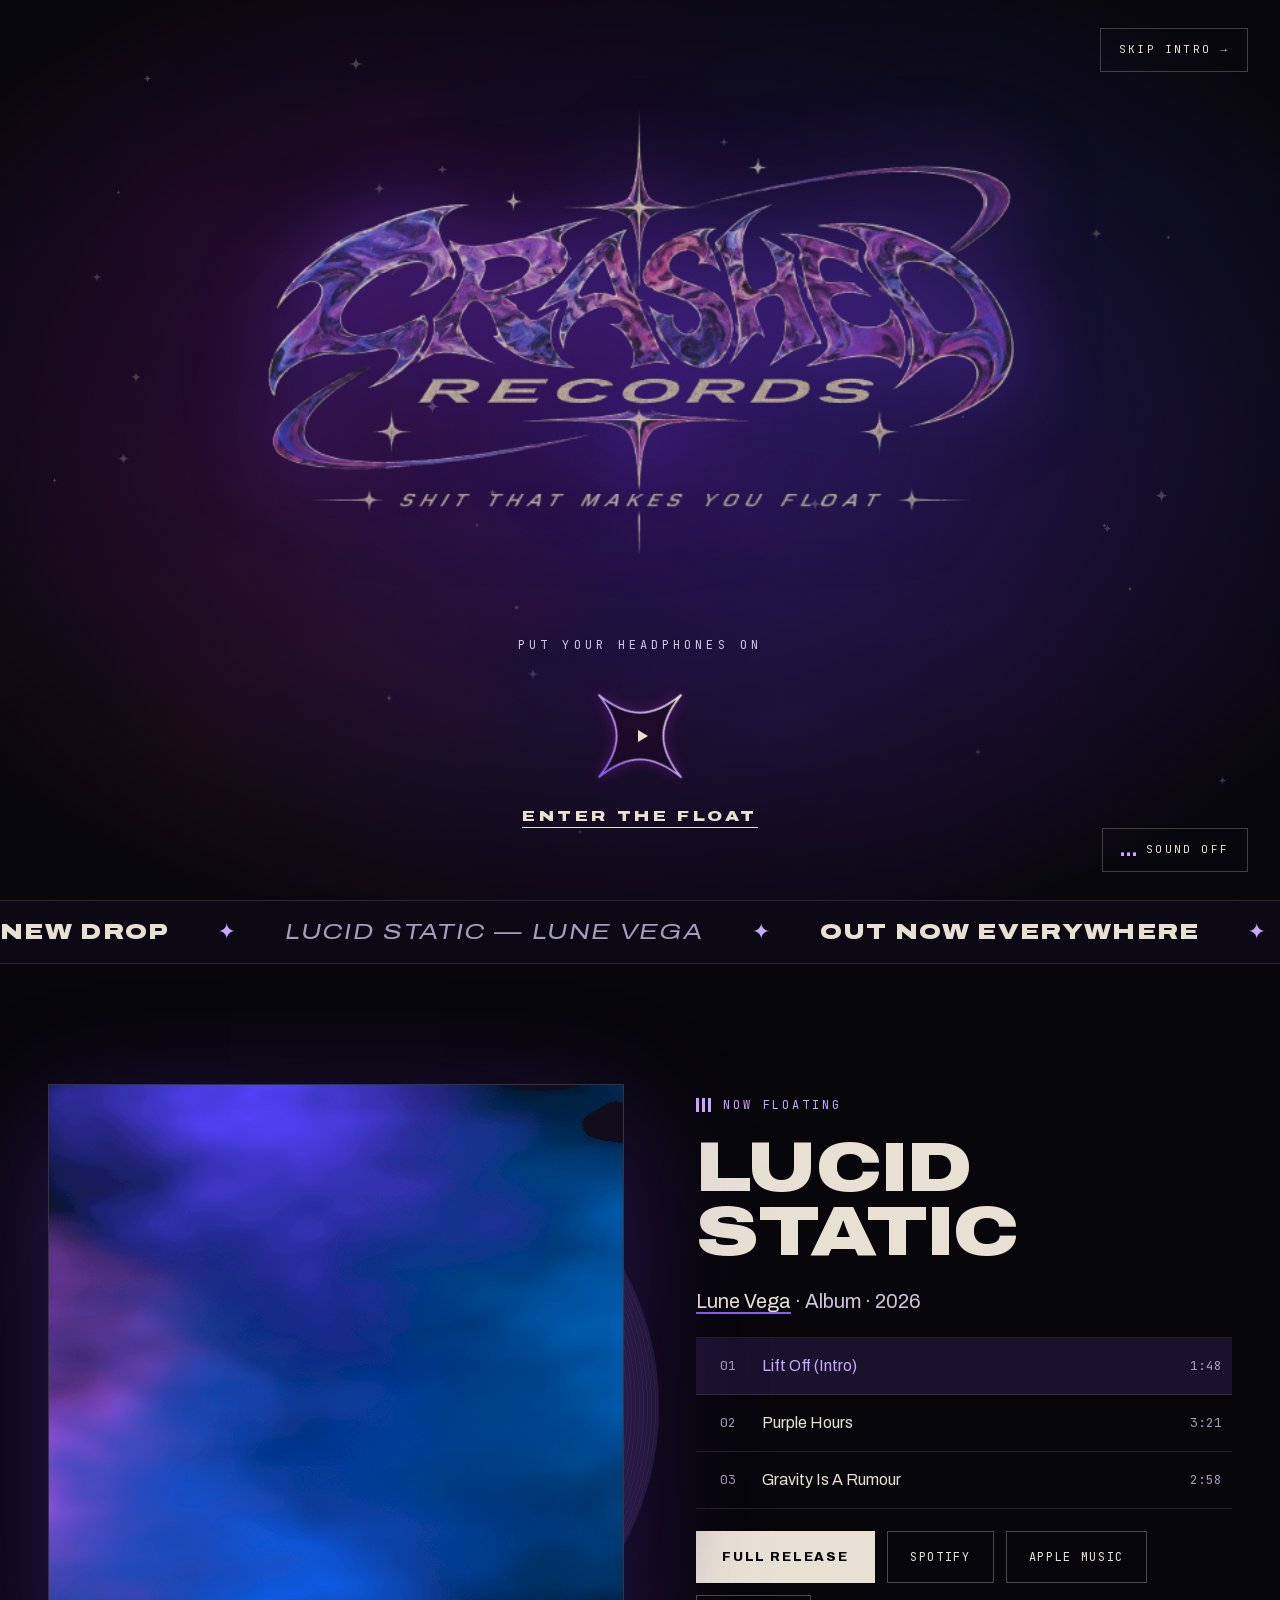
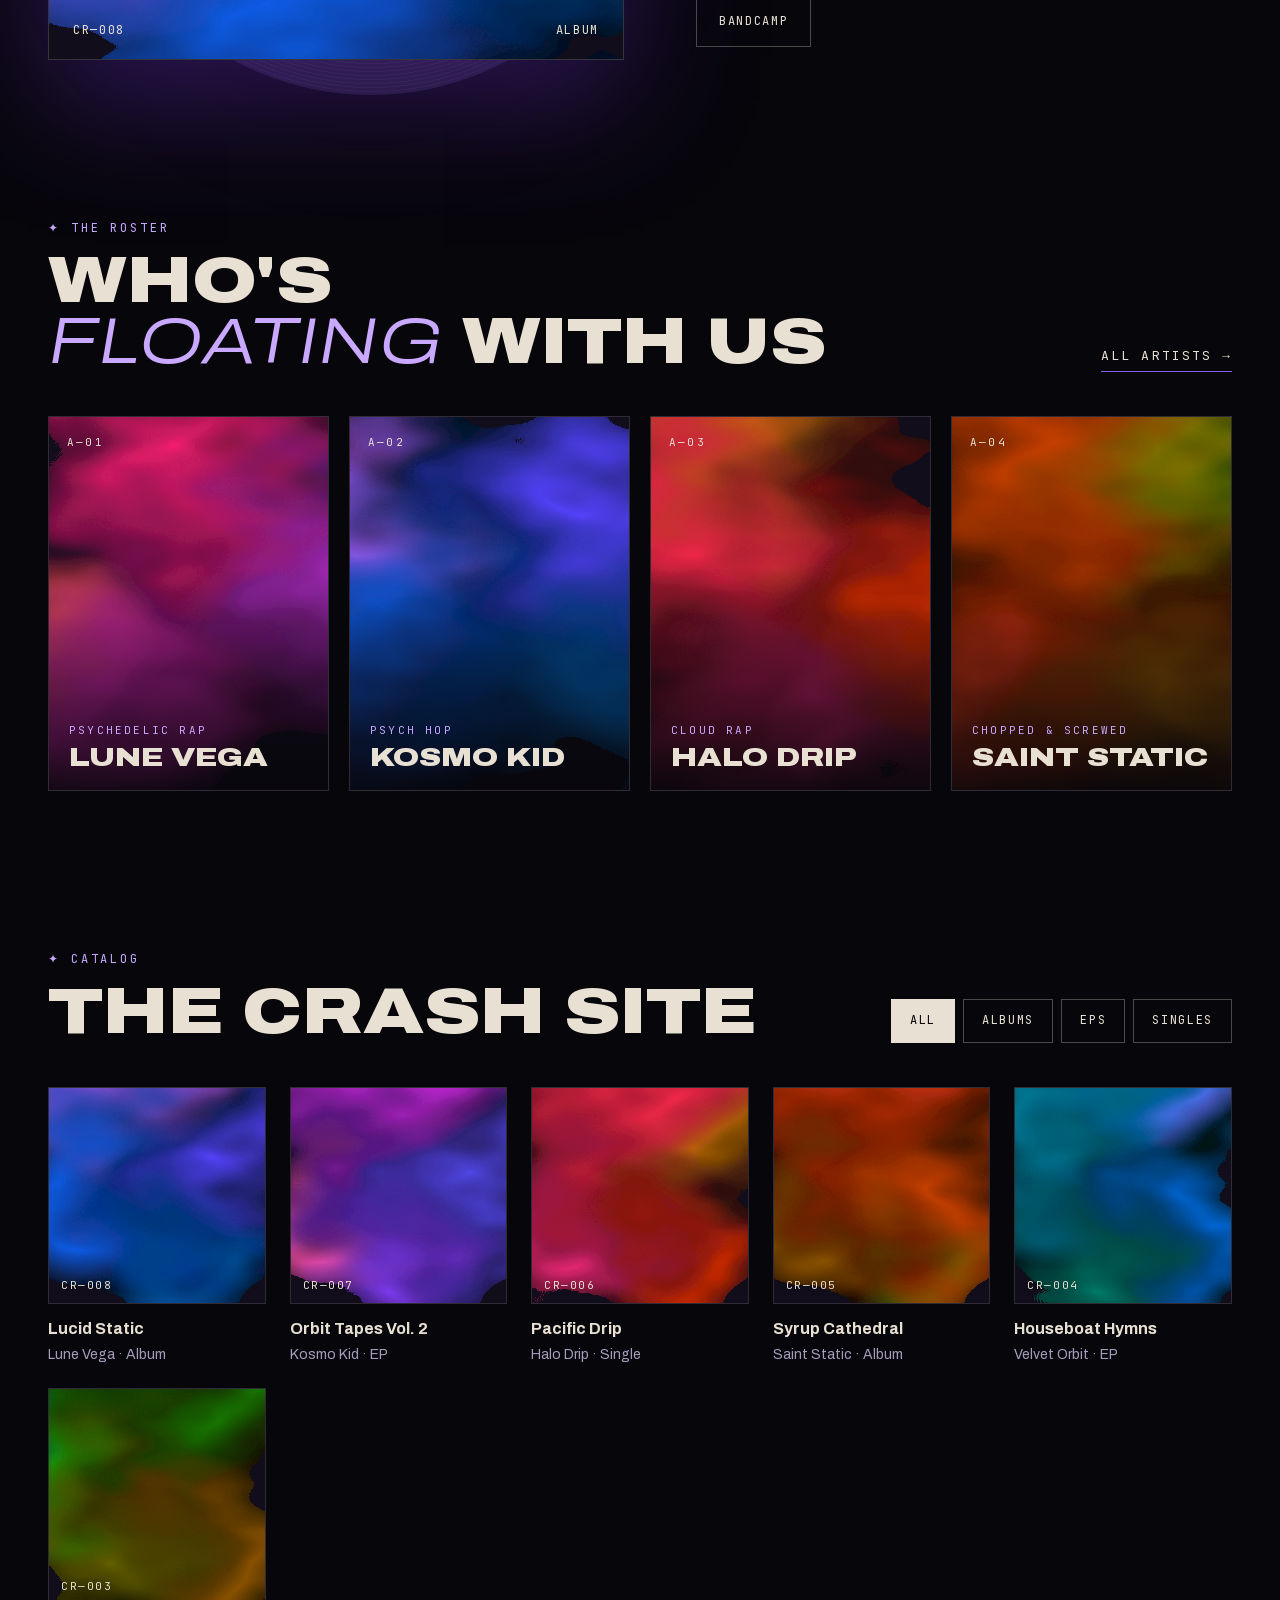
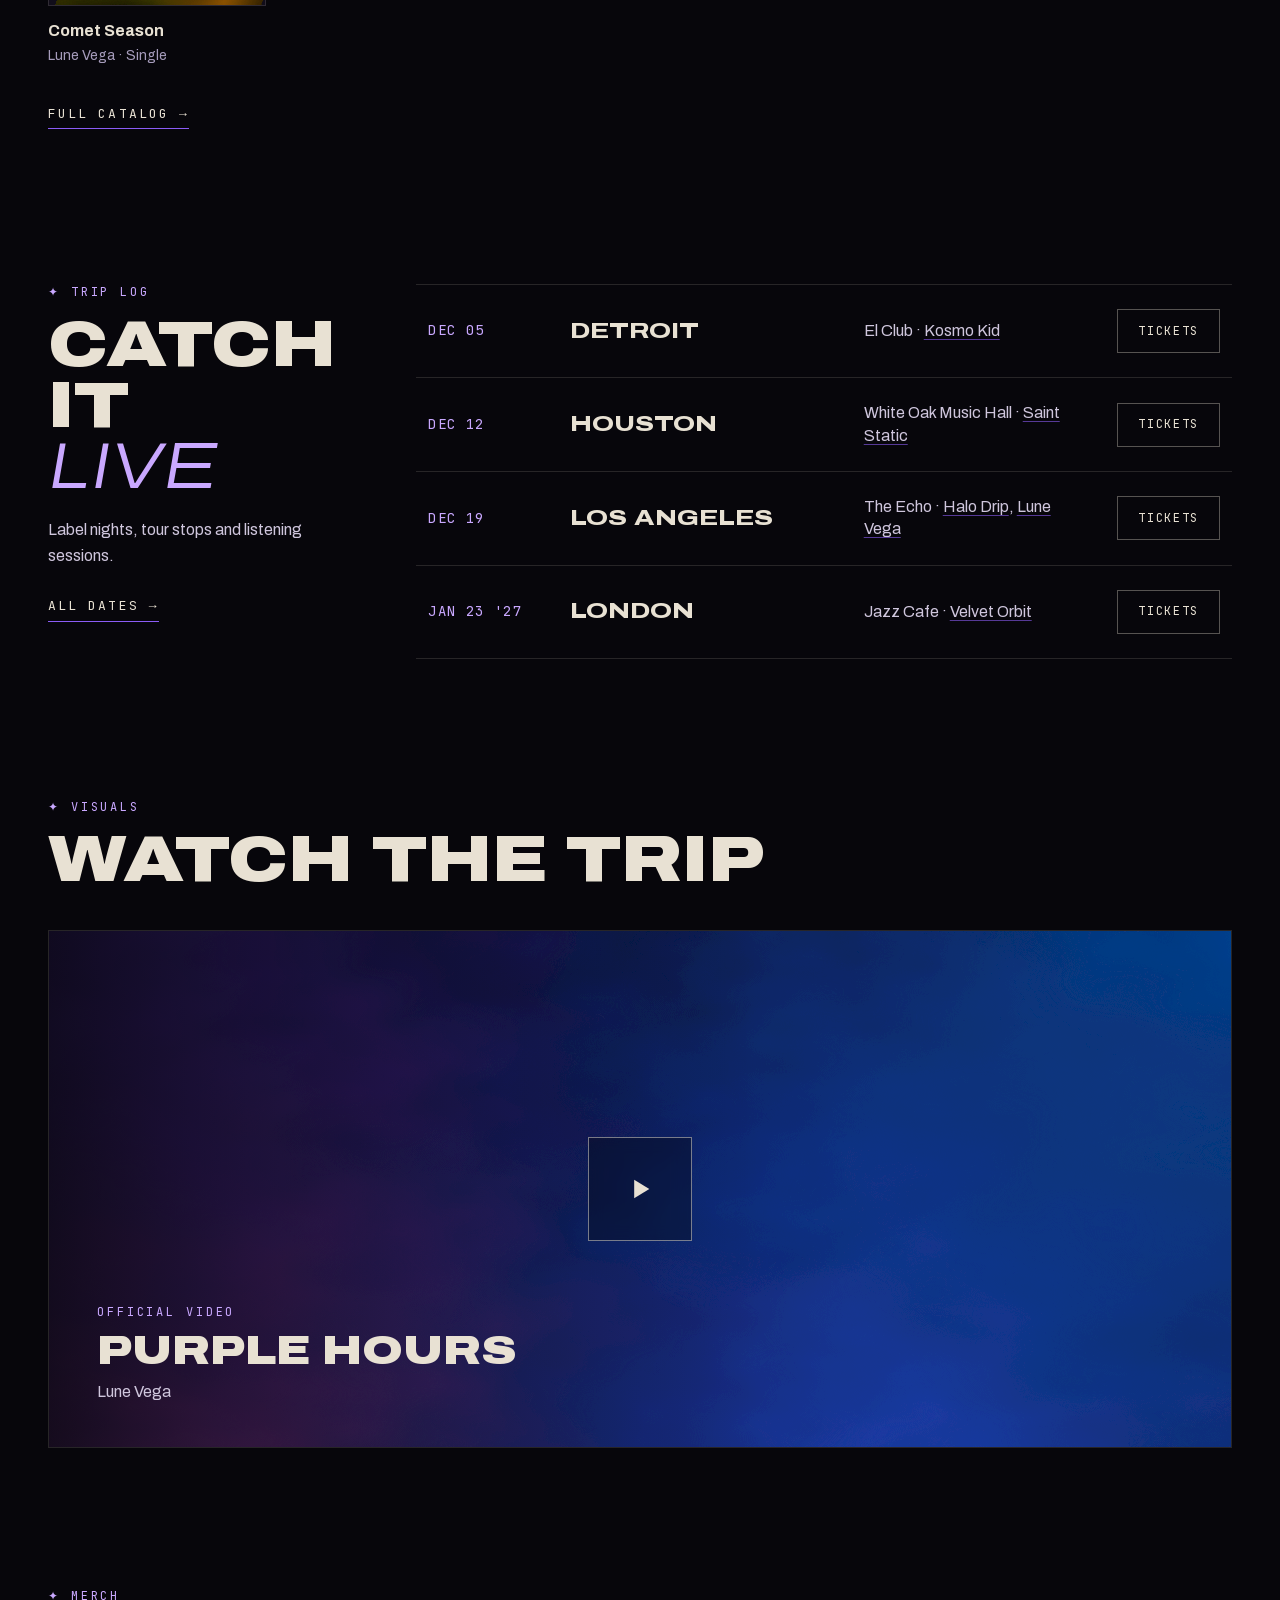
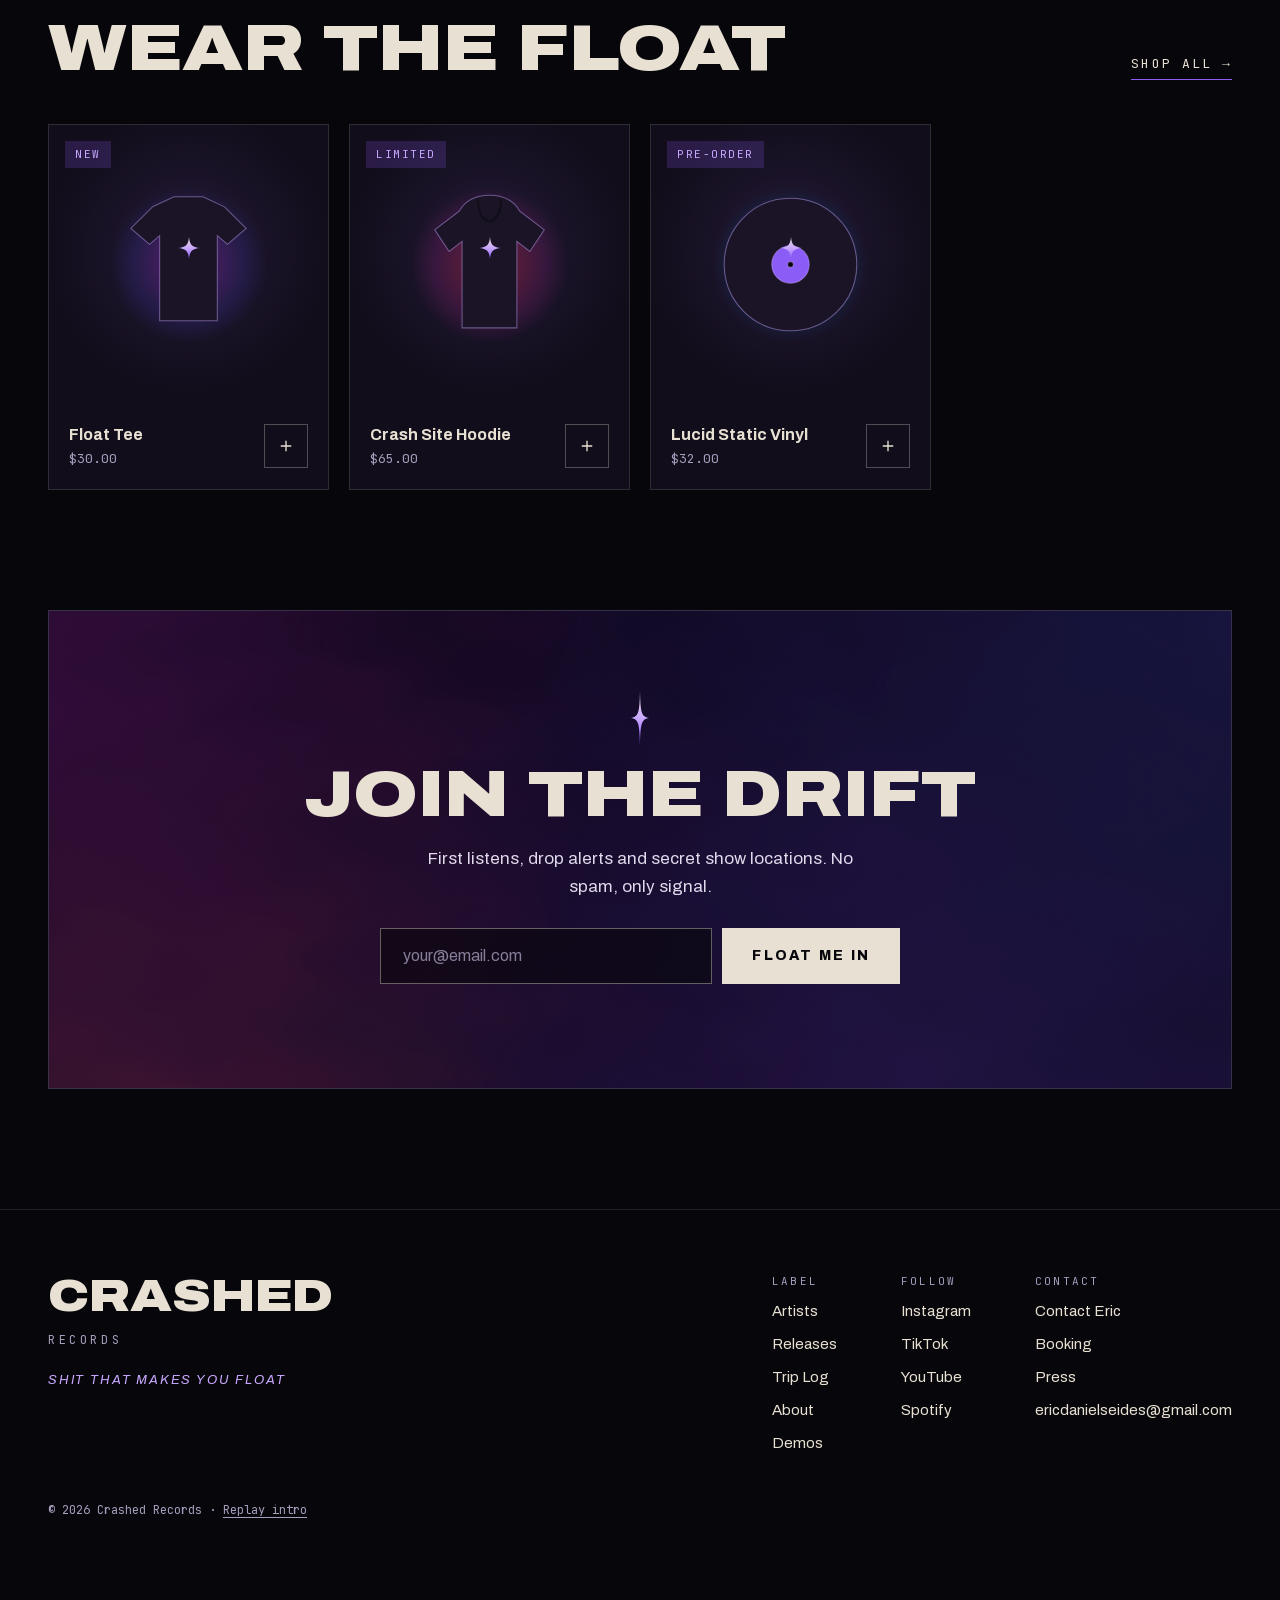
==== commit 79ed8acd: "Add music-reactive visuals One WebGL canvas now draws the liquid marble behind the main backdrops (h" ====
--- a/index.html
+++ b/index.html
@@ -71,7 +71,7 @@
 
 <!-- ============ PERSISTENT PLAYER ============ -->
 <div class="player-dock">
-  <div id="player" class="player" role="region" aria-label="Music player">
+  <div id="player" class="player" role="region" aria-label="Music player" data-react>
     <div aria-hidden="true" class="p-disc"><div class="cr-liquid" style="position:absolute;inset:-30%"><div class="cr-marble" style="position:absolute;inset:0"></div></div><span class="p-hole"></span></div>
     <button type="button" class="p-skip hide-sm" data-action="prev" aria-label="Previous track"><svg aria-hidden="true" width="14" height="14" viewBox="0 0 24 24"><path d="M6 5h2v14H6zM20 5v14L9 12z" fill="currentColor"/></svg></button>
     <button type="button" class="p-toggle" data-action="toggle" aria-label="Play"></button>
@@ -93,6 +93,7 @@
     <div id="queue" class="queue" hidden>
       <p class="credit-h">Playing from <span class="queue-from"></span></p>
       <ol id="queue-list"></ol>
+      <button type="button" id="viz-toggle" class="viz-toggle" aria-pressed="true">Reactive visuals <span class="viz-toggle-state">On</span></button>
     </div>
   </div>
 </div>
@@ -159,6 +160,7 @@
 <script src="assets/js/data.js"></script>
 <script src="assets/js/player.js"></script>
 <script src="assets/js/app.js"></script>
+<script src="assets/js/viz.js"></script>
 <script src="assets/js/intro.js"></script>
 </body>
 </html>
--- a/assets/css/styles.css
+++ b/assets/css/styles.css
@@ -632,6 +632,27 @@
   .founder-info .btn-mono { height: 52px; }
 }
 
+/* ---------- reactive visuals (see assets/js/viz.js) ---------- */
+.viz-canvas { position: absolute; inset: 0; width: 100%; height: 100%; display: block; pointer-events: none; }
+.viz-canvas[data-kind="release"] { inset: 0 0 auto 0; height: 1200px; -webkit-mask-image: linear-gradient(#000 45%, transparent 90%); mask-image: linear-gradient(#000 45%, transparent 90%); }
+.viz-hidden { display: none !important; }            /* the CSS marble the canvas is standing in for */
+/* accents: --k = kick pulse, --b = bass, --l = overall level (all 0..1, set per element by viz.js) */
+.hero-logo { position: relative; }
+.hero-logo::before { content: ''; position: absolute; inset: 12% 8%; border-radius: 50%; background: radial-gradient(closest-side, rgba(192,38,211,.55), rgba(124,58,237,.25) 55%, transparent); filter: blur(30px); opacity: calc(var(--b, 0) * .7); will-change: opacity; pointer-events: none; }
+.hero-logo img { position: relative; scale: calc(1 + var(--k, 0) * .022); }
+.player::before { content: ''; position: absolute; inset: 0; z-index: -1; box-shadow: 0 0 46px 4px rgba(192,38,211,.6); opacity: calc(var(--b, 0) * .85); will-change: opacity; pointer-events: none; }
+.p-disc { scale: calc(1 + var(--k, 0) * .1); }
+.cover[data-react] { scale: calc(1 + var(--k, 0) * .018); }
+.viz-live .eq span { animation: none; }
+.viz-live .eq span:nth-child(1) { transform: scaleY(var(--e1, .3)); }
+.viz-live .eq span:nth-child(2) { transform: scaleY(var(--e2, .3)); }
+.viz-live .eq span:nth-child(3) { transform: scaleY(var(--e3, .3)); }
+.viz-toggle { width: 100%; margin-top: 14px; height: 40px; padding: 0 12px; display: flex; justify-content: space-between; align-items: center; border: 1px solid var(--line-3); background: transparent; color: var(--bone); font-family: var(--mono); font-size: 11px; letter-spacing: .16em; text-transform: uppercase; cursor: pointer; }
+.viz-toggle:hover { border-color: var(--lilac); }
+.viz-toggle[hidden] { display: none; }
+.viz-toggle-state { color: var(--lilac); }
+.viz-toggle[aria-pressed="false"] .viz-toggle-state { color: var(--haze); }
+
 @media (prefers-reduced-motion: reduce) {
   *, *::before, *::after { animation: none !important; transition-duration: .01ms !important; scroll-behavior: auto !important; }
 }
--- a/assets/css/intro.css
+++ b/assets/css/intro.css
@@ -78,6 +78,13 @@
 .cr-intro .cri-flash { position: absolute; inset: 0; background: radial-gradient(circle at 50% 46%, #fff 0, var(--lilac) 22%, var(--violet) 45%, var(--void) 75%); animation: cri-flash 1.3s ease-in; }
 .cr-intro.is-entering .cri-zoom { animation: cri-zoom 1.3s cubic-bezier(.7,0,.3,1) forwards; }
 .cr-intro.is-entering .cri-marble { animation-duration: 6s; filter: hue-rotate(80deg) saturate(1.6); }
+.cr-intro .viz-canvas { transition: filter 1s; }
+.cr-intro.is-entering .viz-canvas { filter: hue-rotate(80deg) saturate(1.6) !important; }
+.cr-intro .cri-logo-float img { scale: calc(1 + var(--k, 0) * .022); }
+.viz-live .cr-intro .cri-sound[aria-pressed="true"] .cri-eq i { animation: none; }
+.viz-live .cr-intro .cri-eq i:nth-child(1) { transform: scaleY(var(--e1, .3)); }
+.viz-live .cr-intro .cri-eq i:nth-child(2) { transform: scaleY(var(--e2, .3)); }
+.viz-live .cr-intro .cri-eq i:nth-child(3) { transform: scaleY(var(--e3, .3)); }
 .cr-intro.is-entering .cri-corner { opacity: 0; transition: opacity .2s; }
 
 @media (max-width: 760px) {
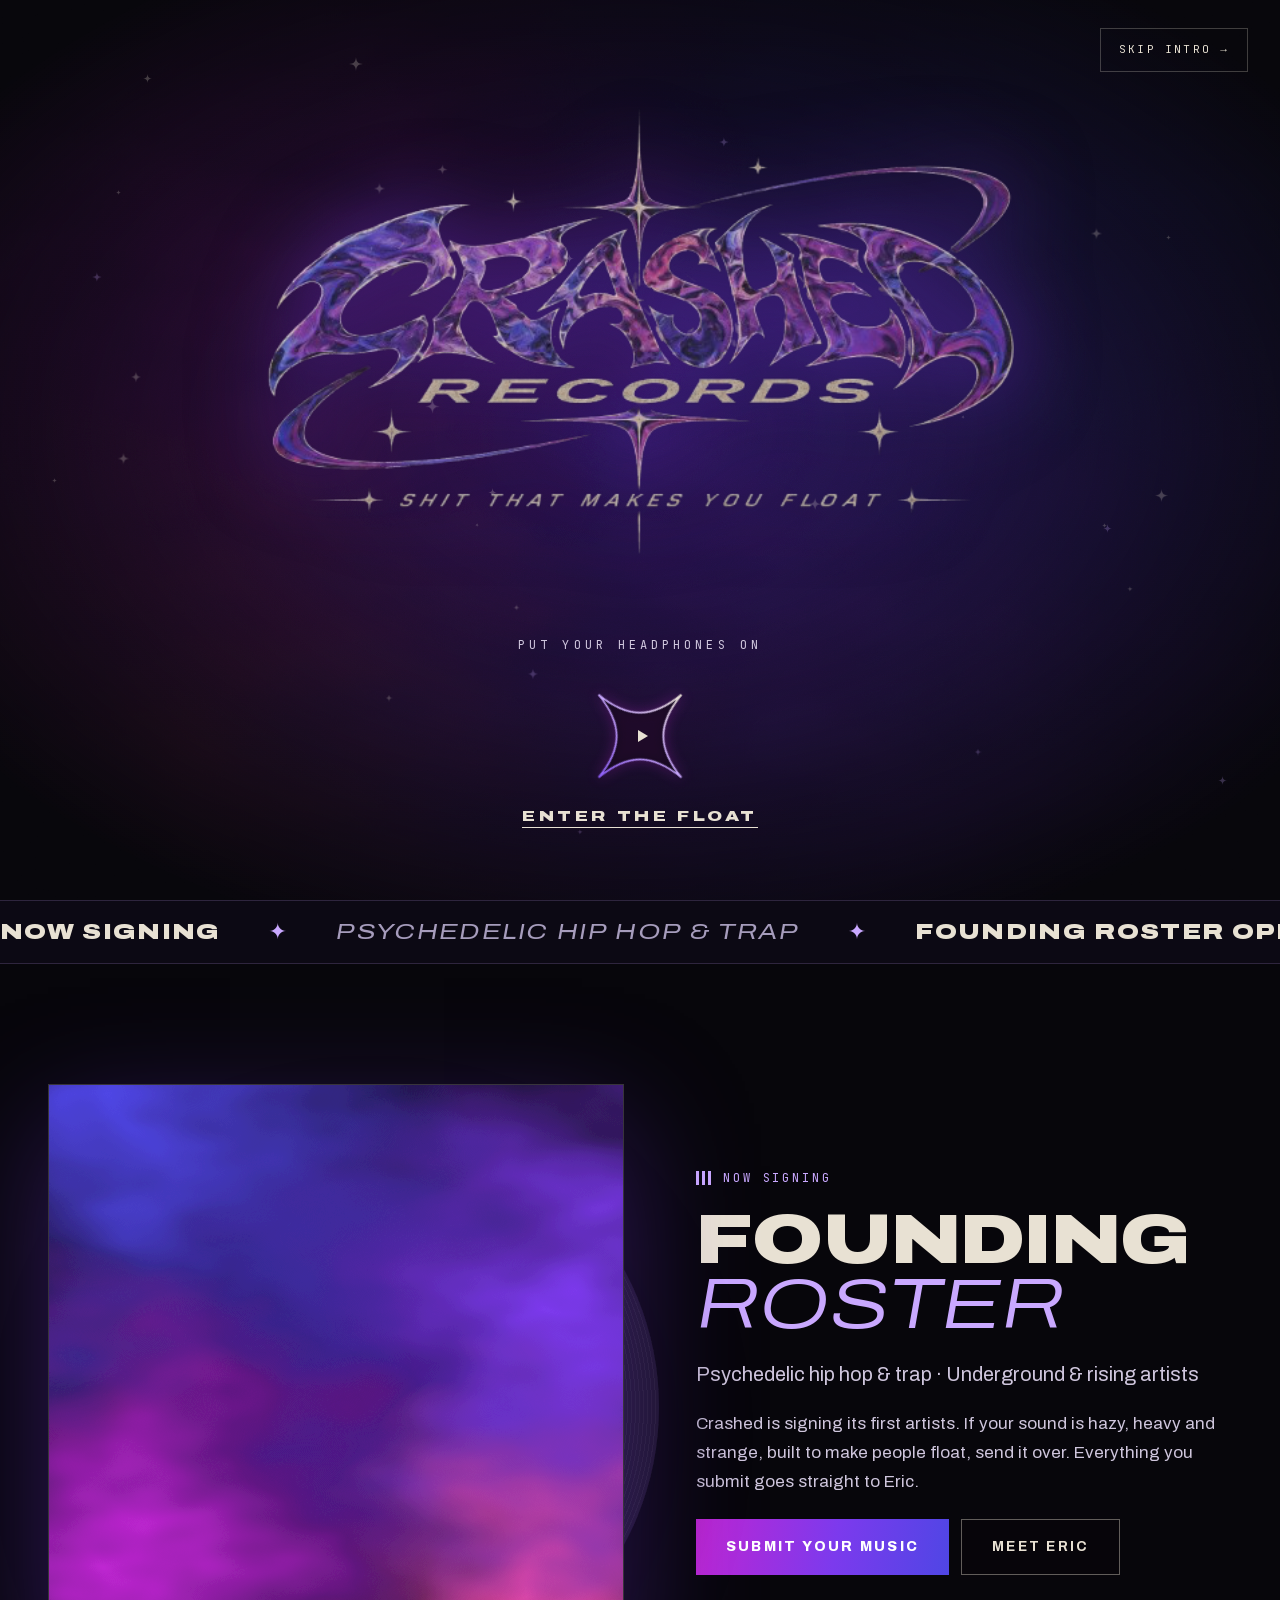
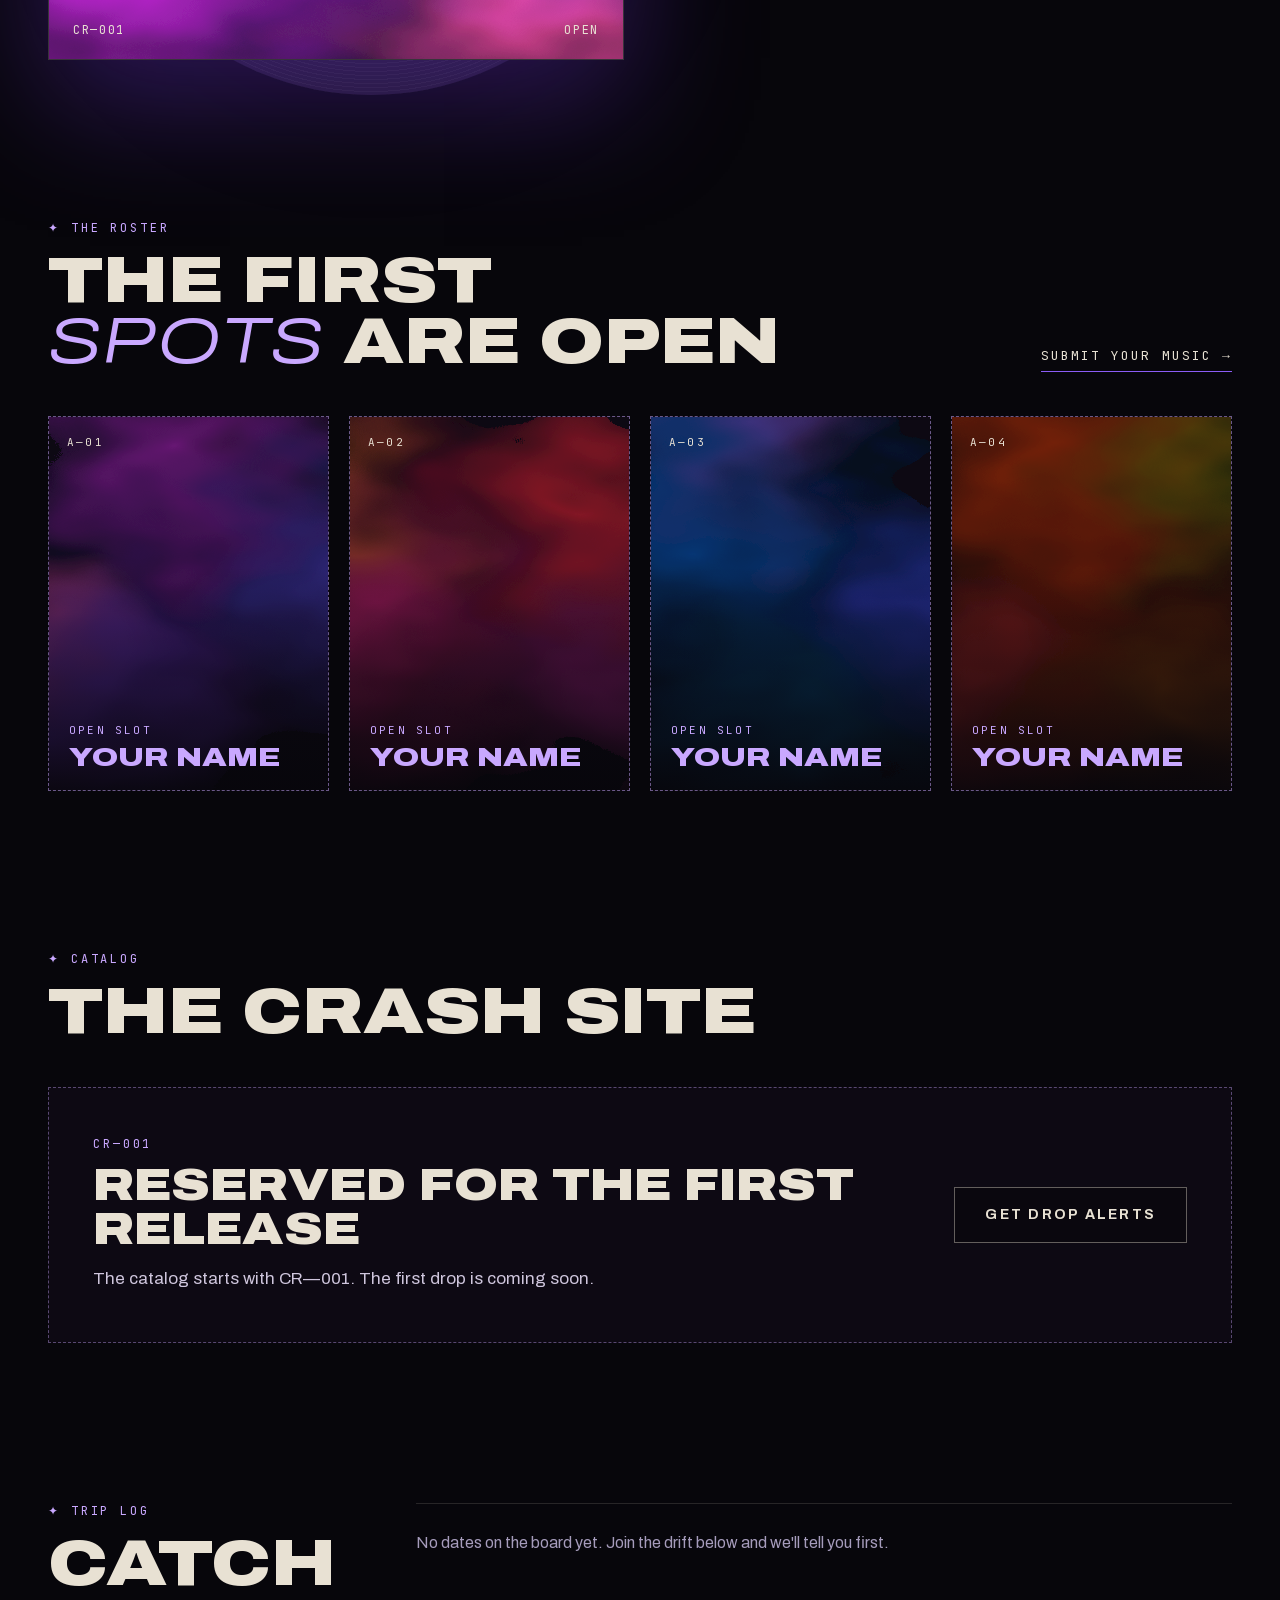
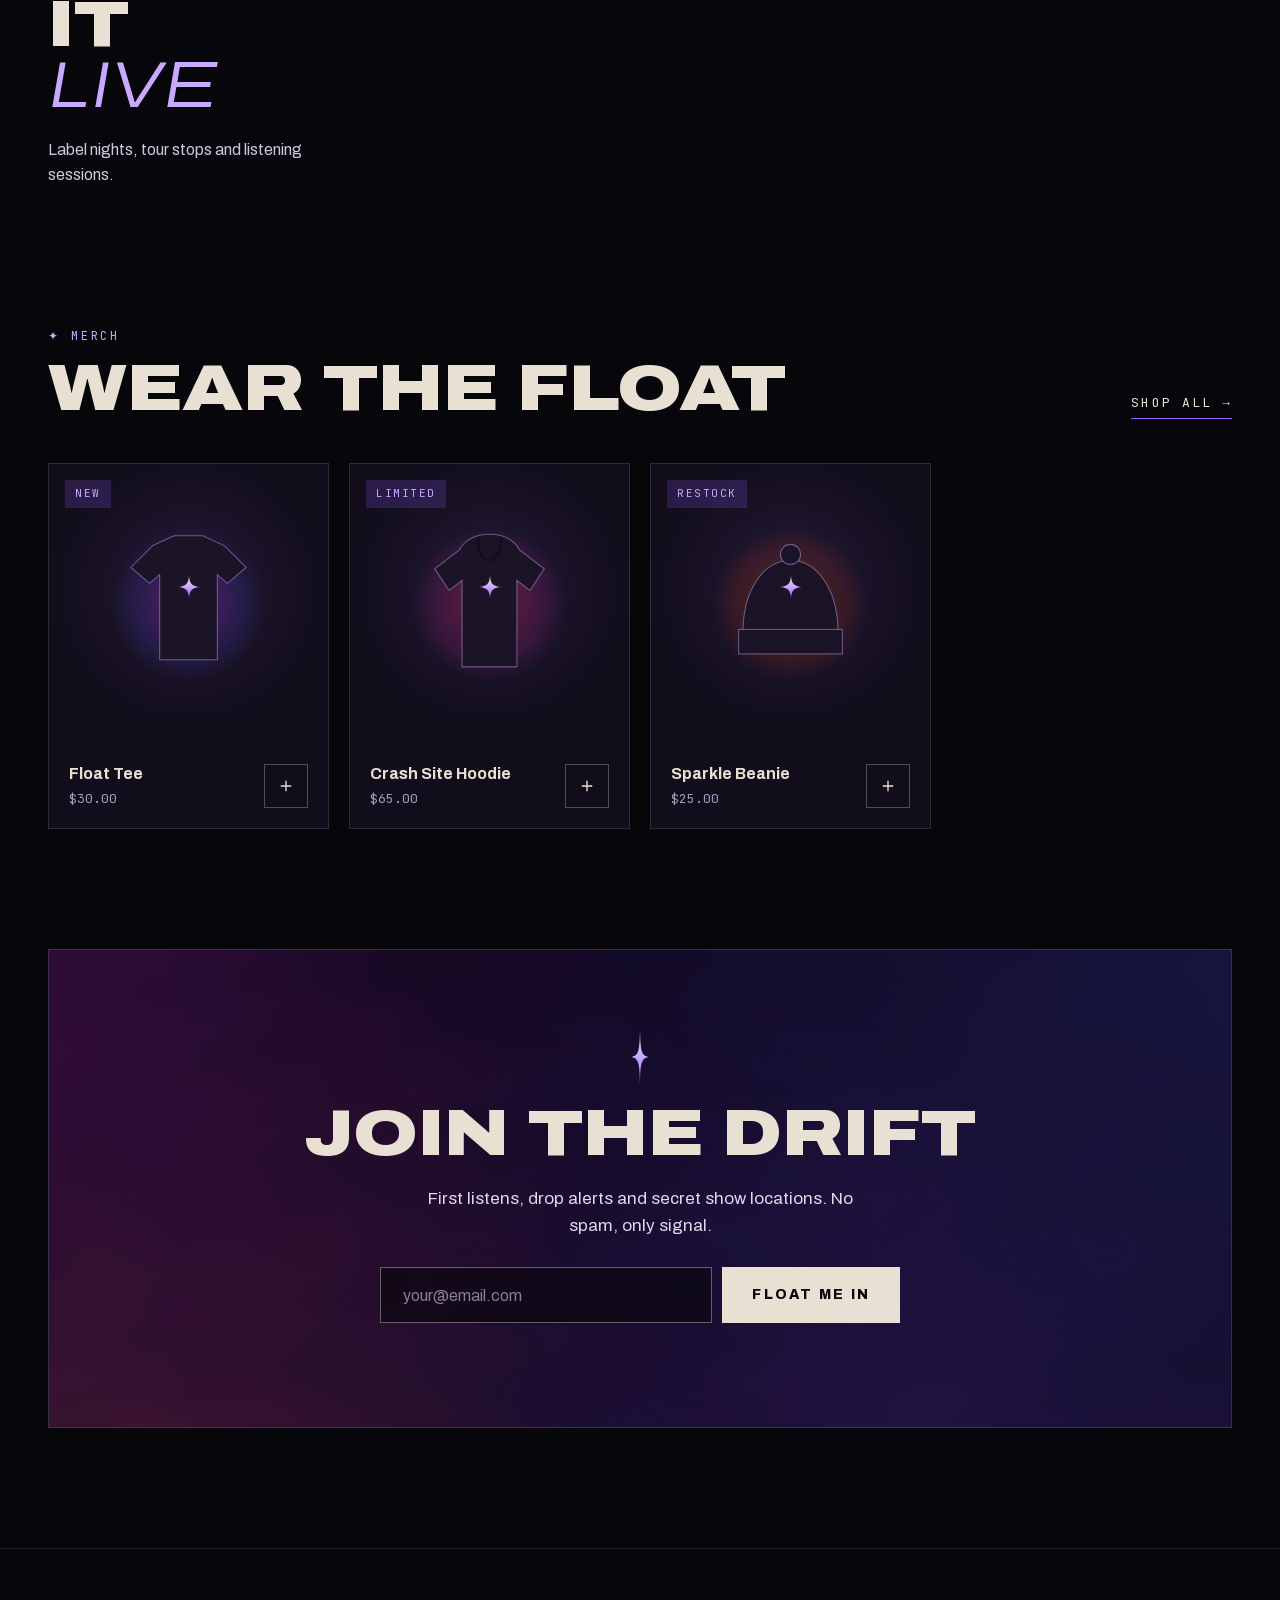
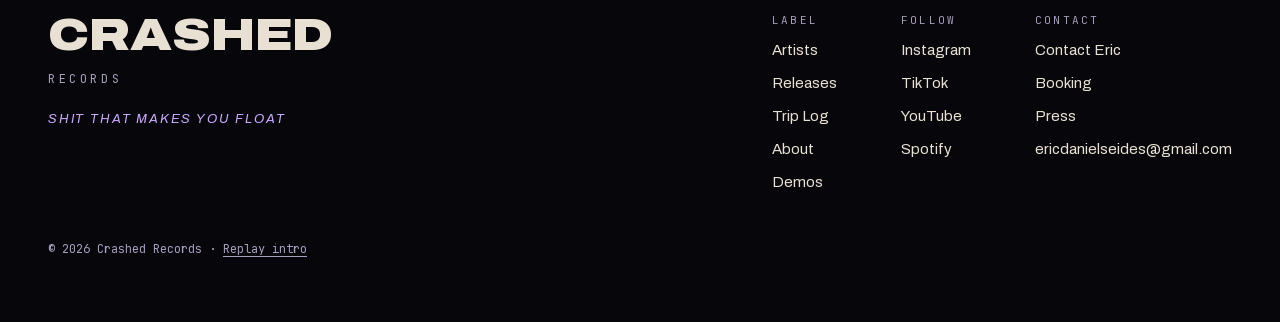
==== commit 94c0b2b8: "Replace sample roster with a founding-roster state Artists, releases, shows and the video now start " ====
--- a/index.html
+++ b/index.html
@@ -158,6 +158,8 @@
 <noscript><p style="padding:120px 24px;color:#E8E1D3;font-family:sans-serif;text-align:center">Crashed Records needs JavaScript to float. Please enable it.</p></noscript>
 
 <script src="assets/js/data.js"></script>
+<script>/* preview the site with sample artists and releases: add ?demo to the address */
+if (/[?&]demo(=|&|$)/.test(location.search)) document.write('<script src="assets/js/sample-content.js"><\/script>');</script>
 <script src="assets/js/player.js"></script>
 <script src="assets/js/app.js"></script>
 <script src="assets/js/viz.js"></script>
--- a/assets/css/styles.css
+++ b/assets/css/styles.css
@@ -653,6 +653,24 @@
 .viz-toggle-state { color: var(--lilac); }
 .viz-toggle[aria-pressed="false"] .viz-toggle-state { color: var(--haze); }
 
+/* ---------- founding-roster / empty states ---------- */
+[hidden] { display: none !important; }
+body.no-music { padding-bottom: 0; }
+body.no-music .toast { bottom: 24px; }
+.slot-card { border: 1px dashed rgba(201,168,255,.5); background: rgba(17,13,26,.6); }
+.slot-card .cr-liquid { opacity: .5; }
+.slot-card .artist-card-name { color: var(--lilac); }
+.slot-card:hover .artist-card-name { color: var(--bone); }
+.empty-panel { display: flex; flex-wrap: wrap; align-items: center; justify-content: space-between; gap: 28px 48px; padding: 48px 44px; border: 1px dashed rgba(201,168,255,.4); background: rgba(17,13,26,.6); }
+.empty-copy { flex: 1 1 360px; min-width: 0; display: flex; flex-direction: column; }
+.empty-copy .body-copy { max-width: 520px; }
+.empty-title { margin: 0 0 14px; font-stretch: 125%; font-weight: 900; font-size: clamp(26px, 3.4vw, 44px); line-height: 1; text-transform: uppercase; }
+.sec-head:empty { display: none; }
+@media (max-width: 760px) {
+  .empty-panel { padding: 28px 20px; }
+  .empty-panel .btn-row .btn { flex: 1 1 auto; justify-content: center; }
+}
+
 @media (prefers-reduced-motion: reduce) {
   *, *::before, *::after { animation: none !important; transition-duration: .01ms !important; scroll-behavior: auto !important; }
 }
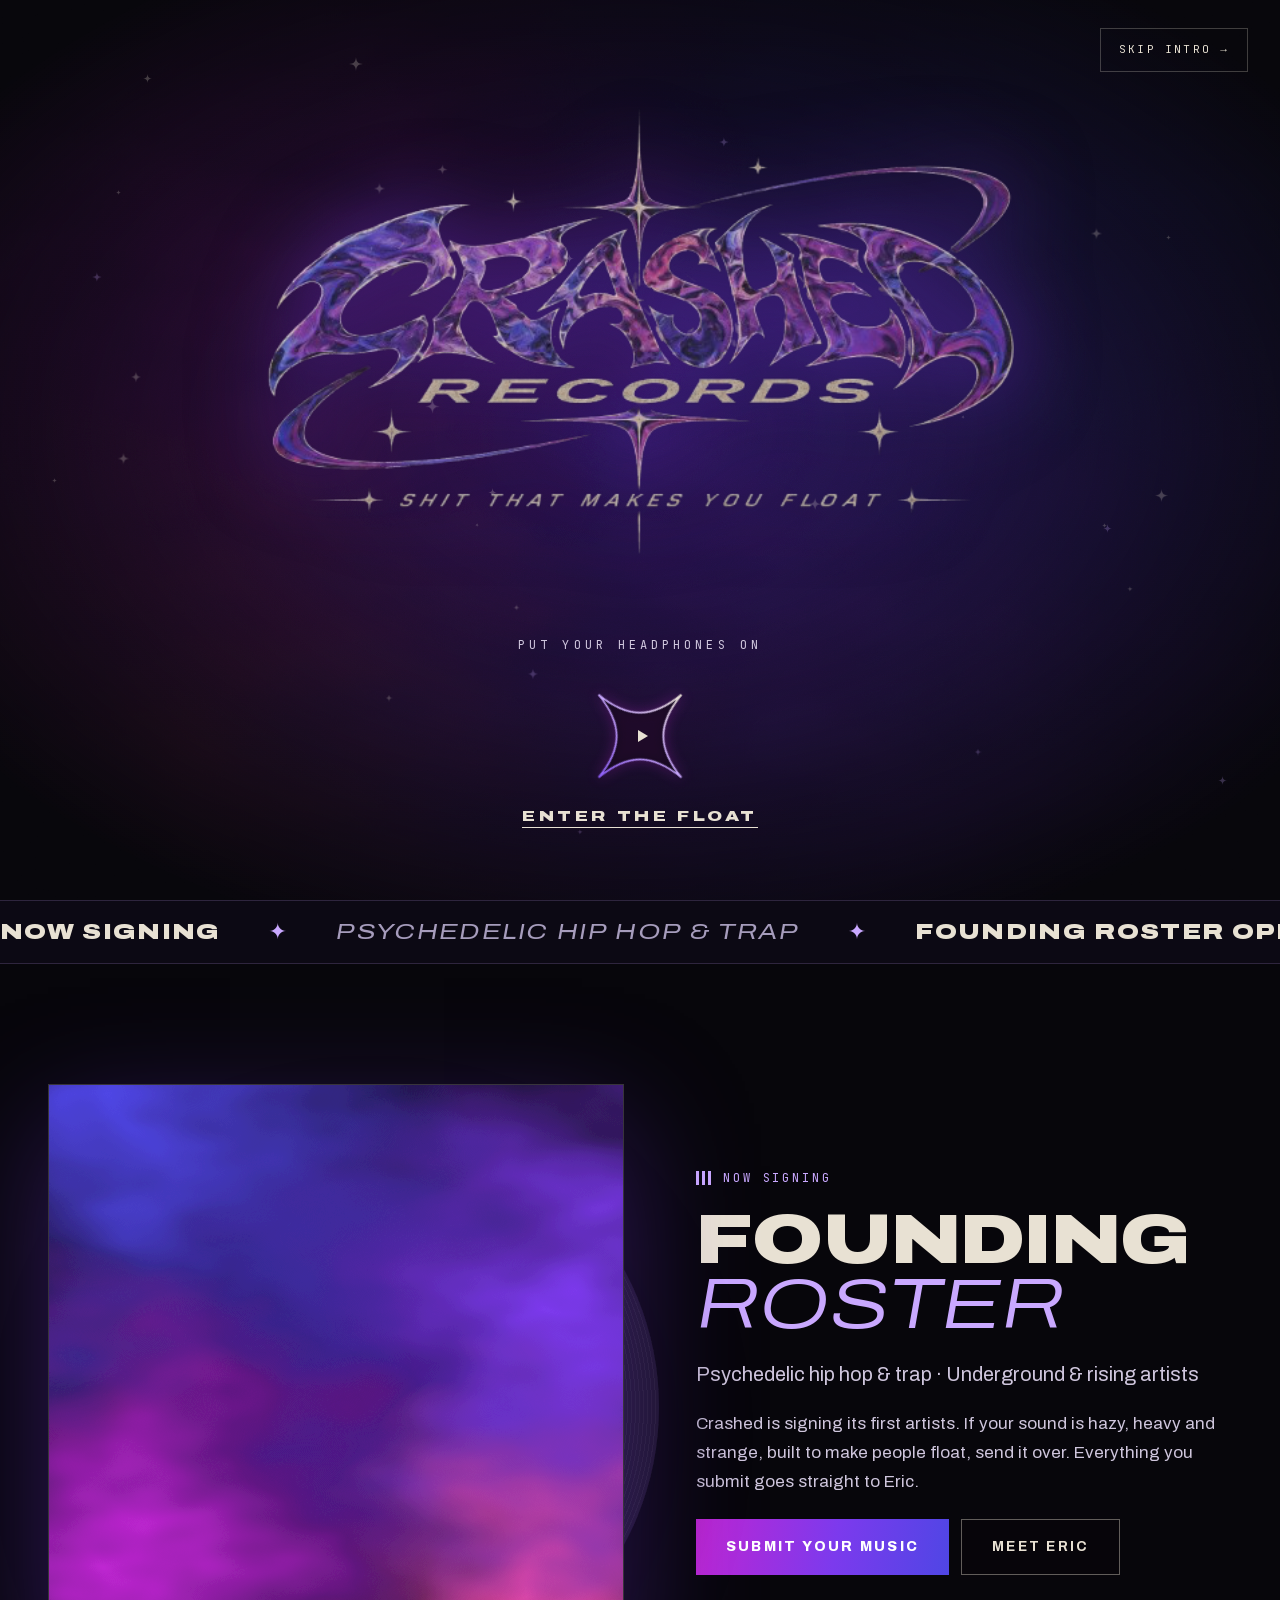
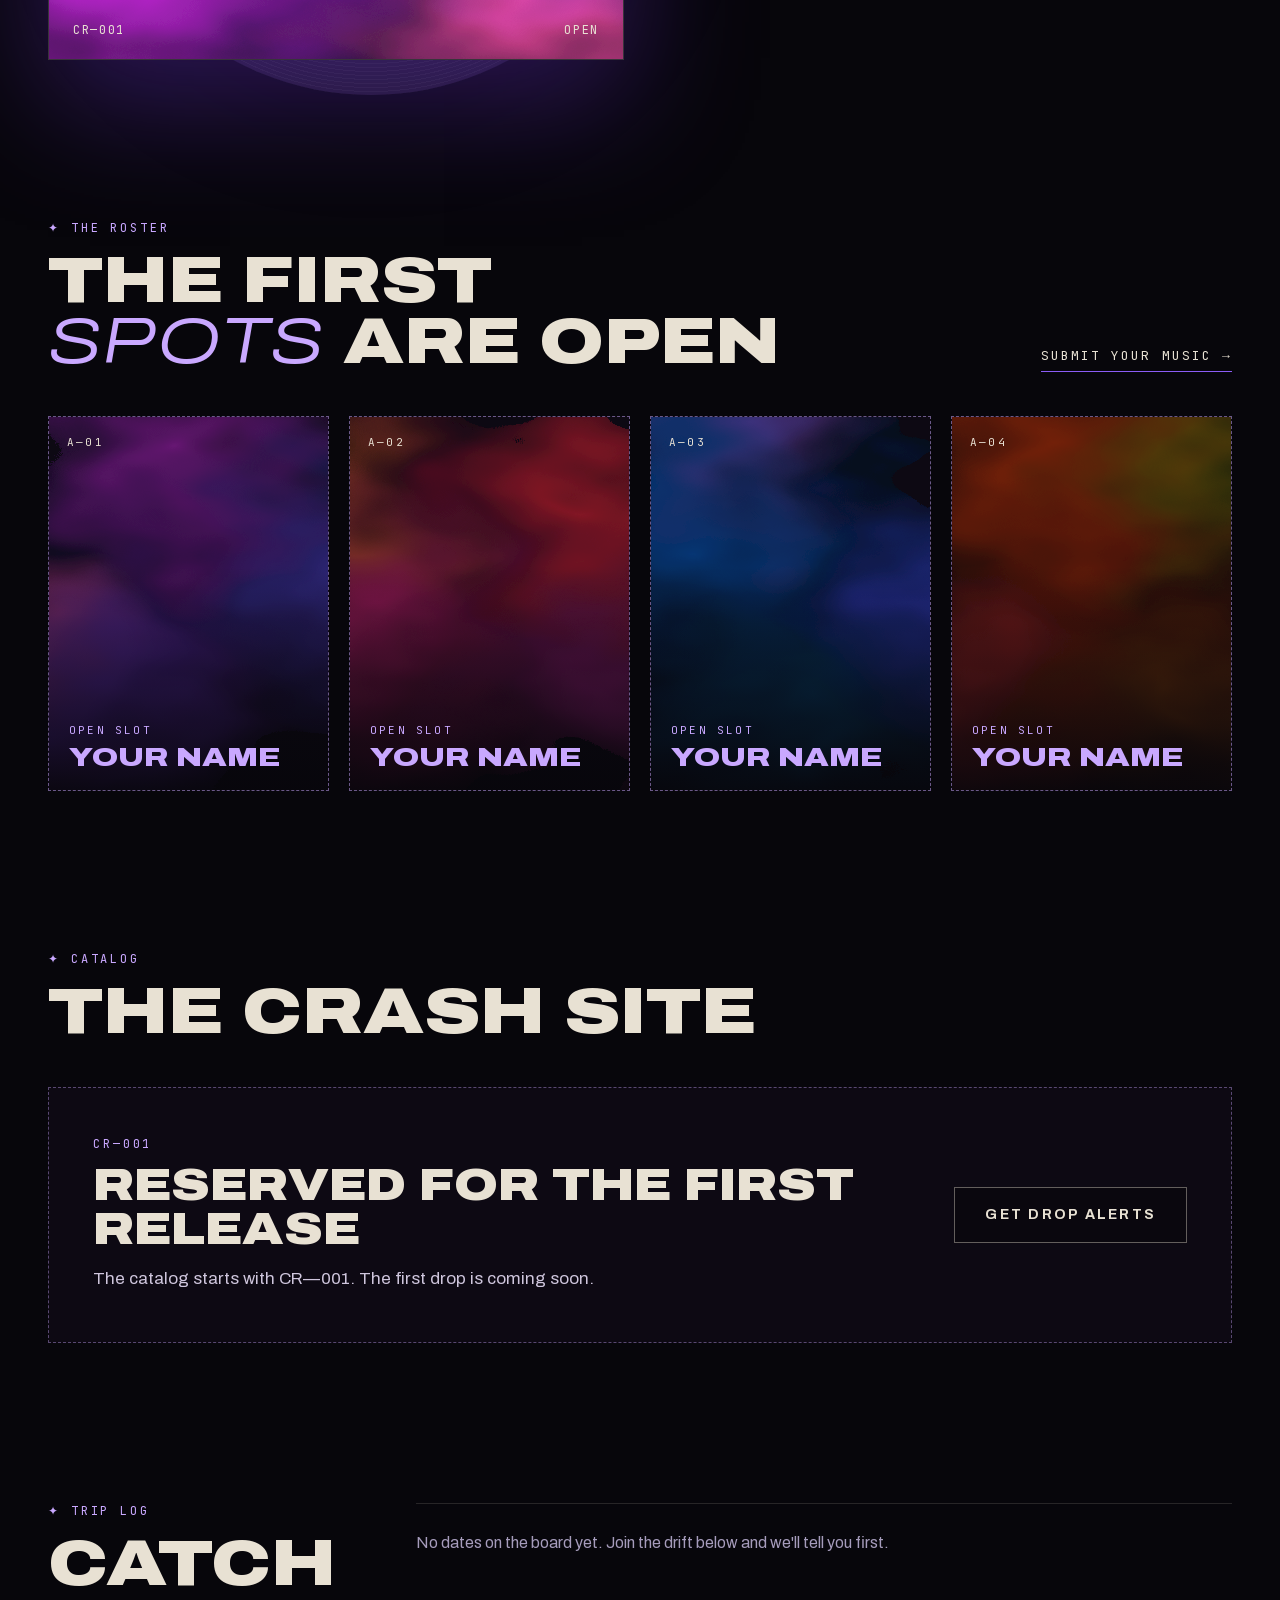
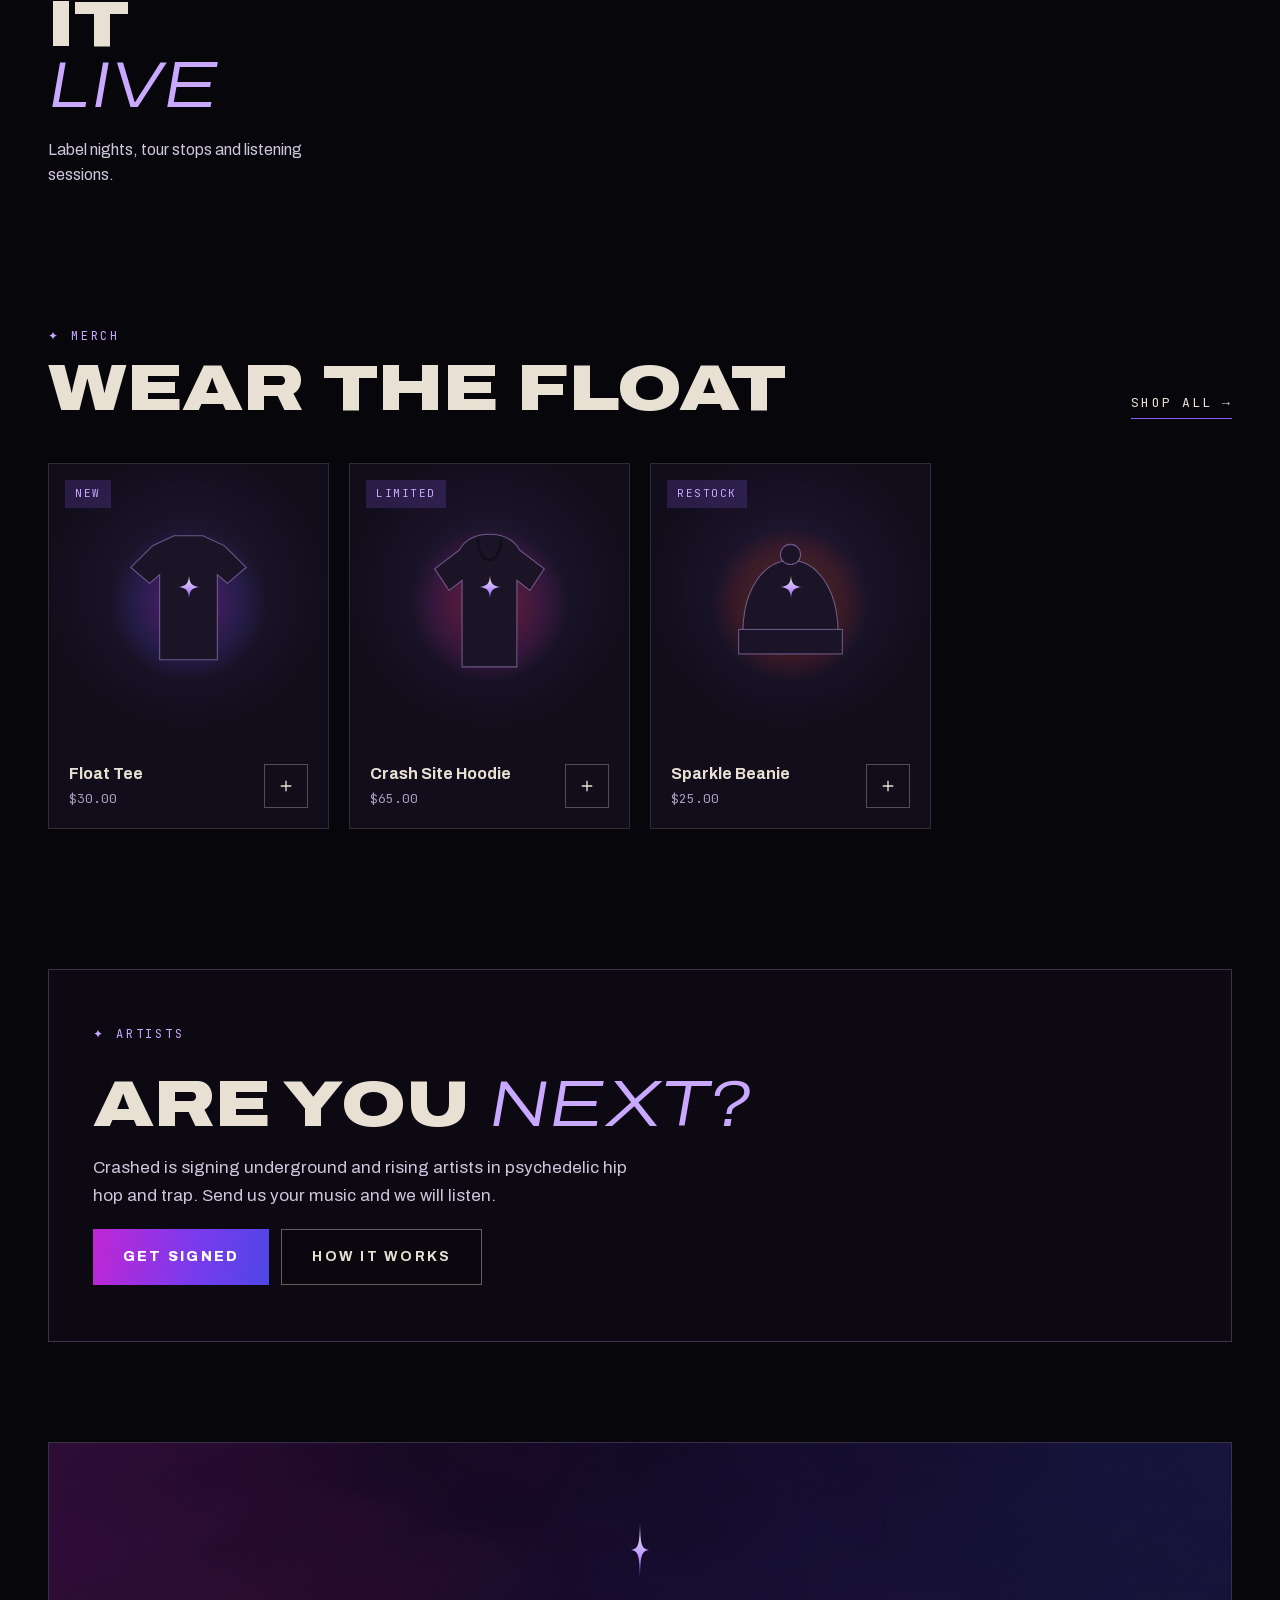
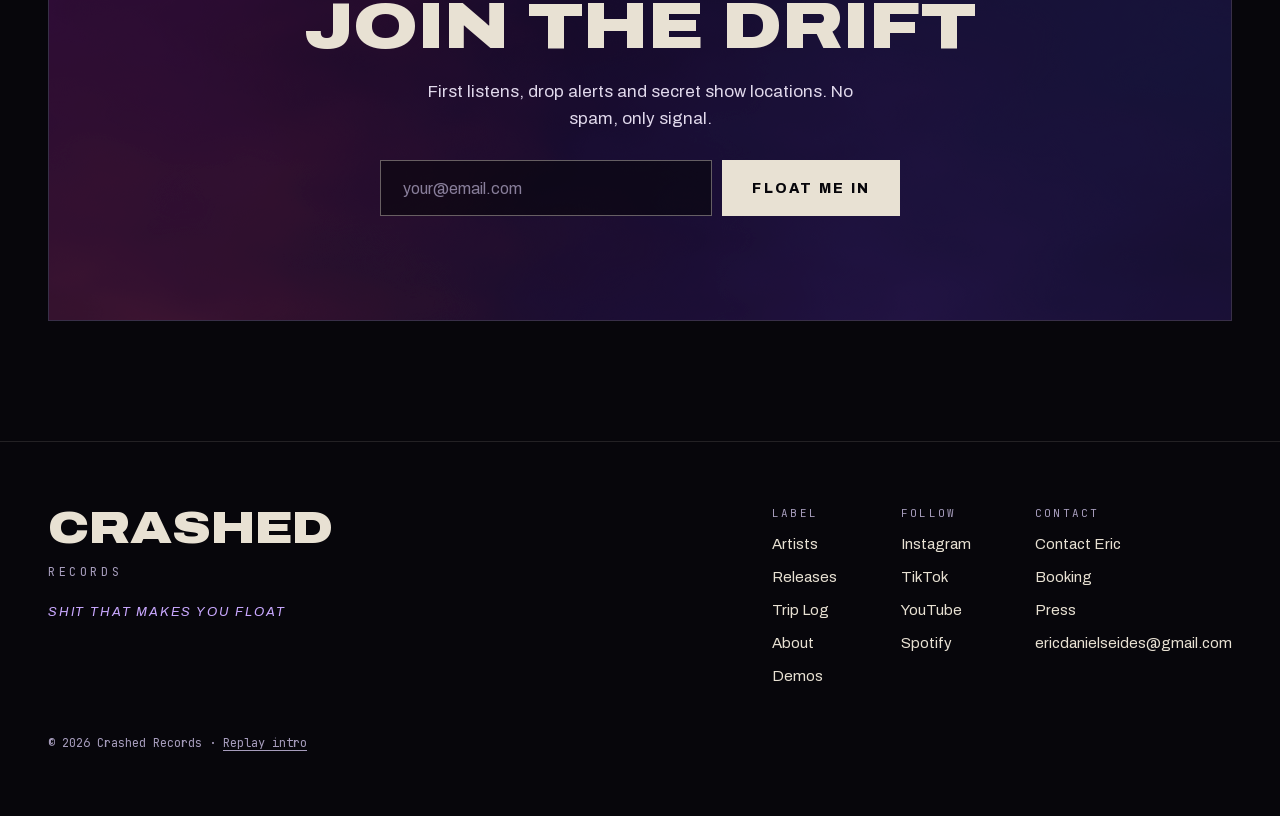
==== commit 2aa94b73: "Add Get signed calls to action on the home page 'Get signed' in the main menu and hero, plus an 'Are" ====
--- a/index.html
+++ b/index.html
@@ -48,6 +48,7 @@
       <a href="#/visuals" data-nav="visuals">Visuals</a>
       <a href="#/shop" data-nav="merch">Merch</a>
       <a href="#/about" data-nav="about">About</a>
+      <a href="#/contact/demos" class="nav-cta" data-nav="contact">Get signed</a>
     </div>
     <div class="nav-actions">
       <button type="button" aria-label="Search" class="cr-star-btn" data-action="open-search">
@@ -144,6 +145,7 @@
       <a href="#/visuals" data-nav="visuals">Visuals</a>
       <a href="#/shop" data-nav="merch">Merch</a>
       <a href="#/about" data-nav="about">About</a>
+      <a href="#/contact/demos" data-nav="contact">Get signed</a>
       <a href="#/contact/demos" data-nav="contact">Contact</a>
     </nav>
     <div class="menu-foot">
--- a/assets/css/styles.css
+++ b/assets/css/styles.css
@@ -671,6 +671,14 @@
   .empty-panel .btn-row .btn { flex: 1 1 auto; justify-content: center; }
 }
 
+/* ---------- home: "Get signed" call-outs ---------- */
+.nav-cta { color: var(--lilac); }
+.next-cta { padding: 40px 0 80px; }
+.next-inner { display: flex; flex-direction: column; align-items: flex-start; gap: 18px; padding: 56px 44px; border: 1px solid rgba(201,168,255,.25); background: rgba(17,13,26,.6); }
+.next-inner .h-section { margin: 0; }
+.next-inner .body-copy { max-width: 560px; }
+@media (max-width: 760px) { .next-inner { padding: 36px 22px; } }
+
 @media (prefers-reduced-motion: reduce) {
   *, *::before, *::after { animation: none !important; transition-duration: .01ms !important; scroll-behavior: auto !important; }
 }
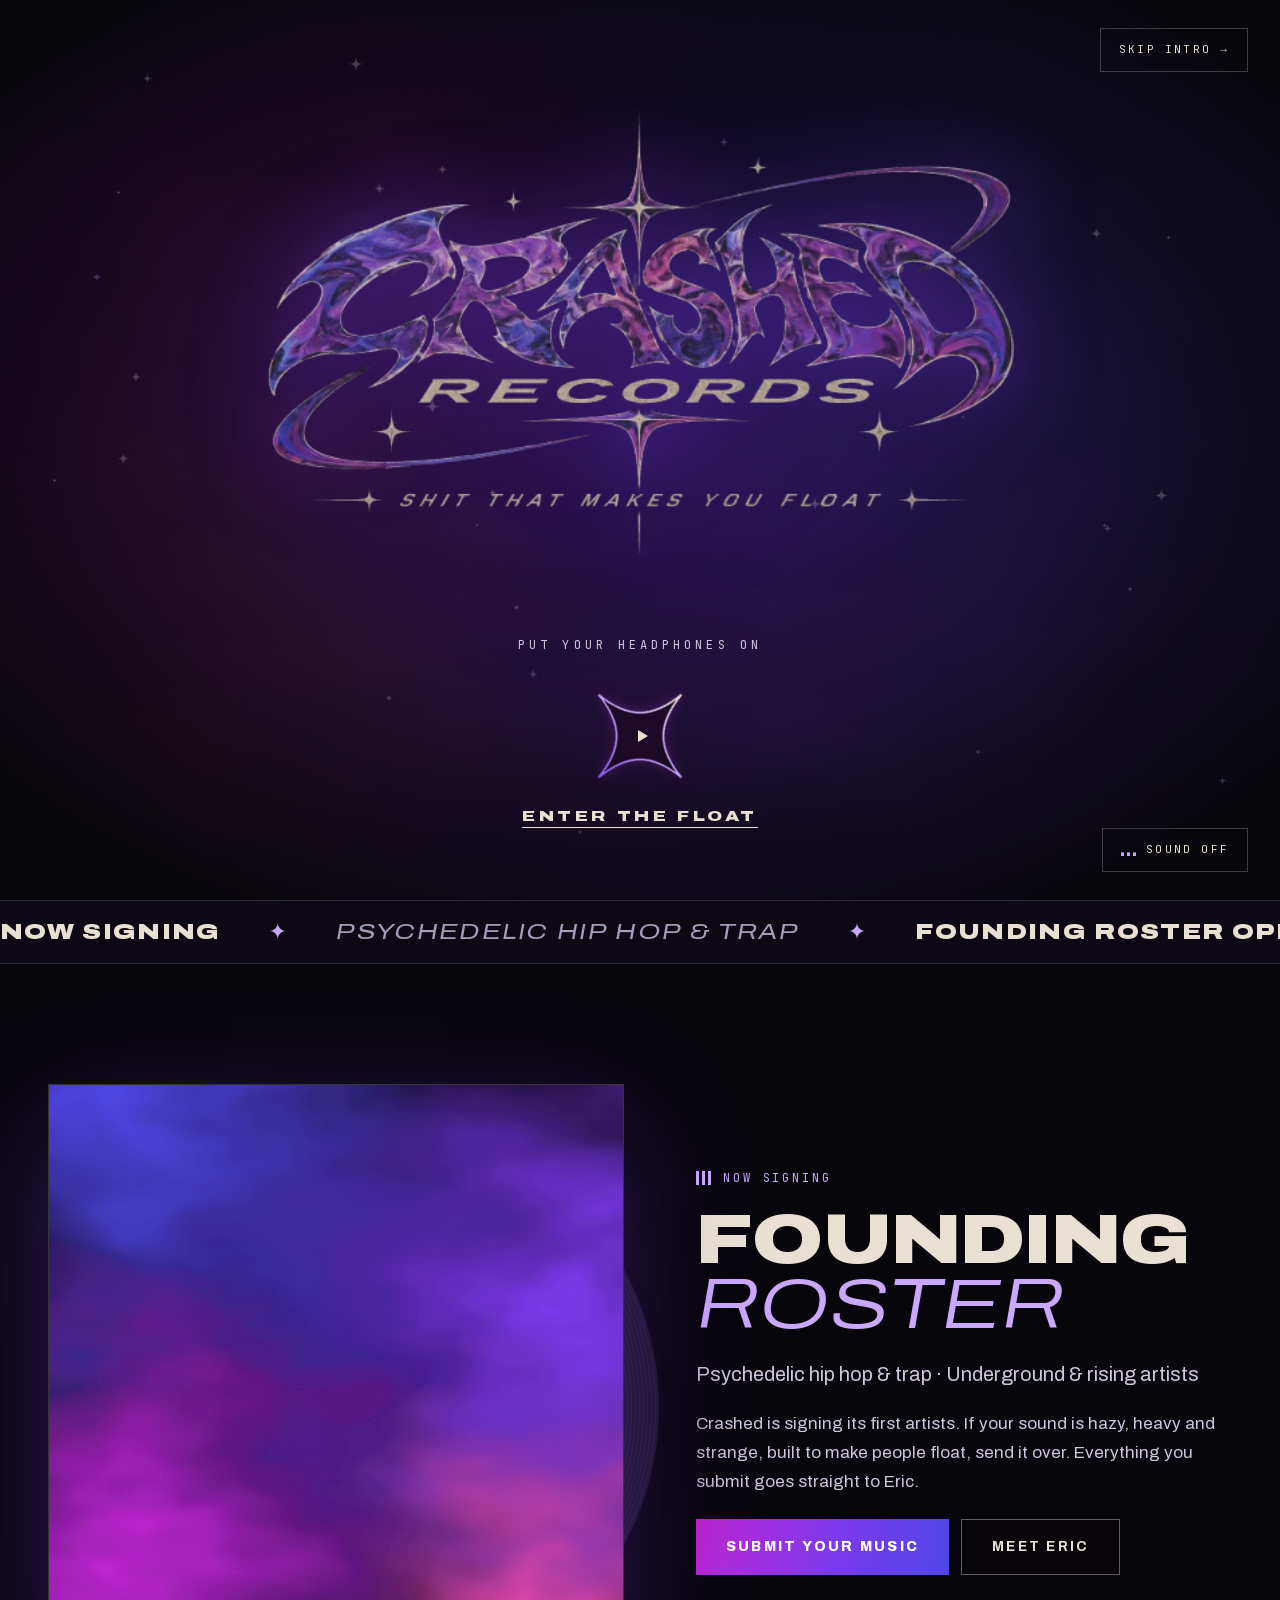
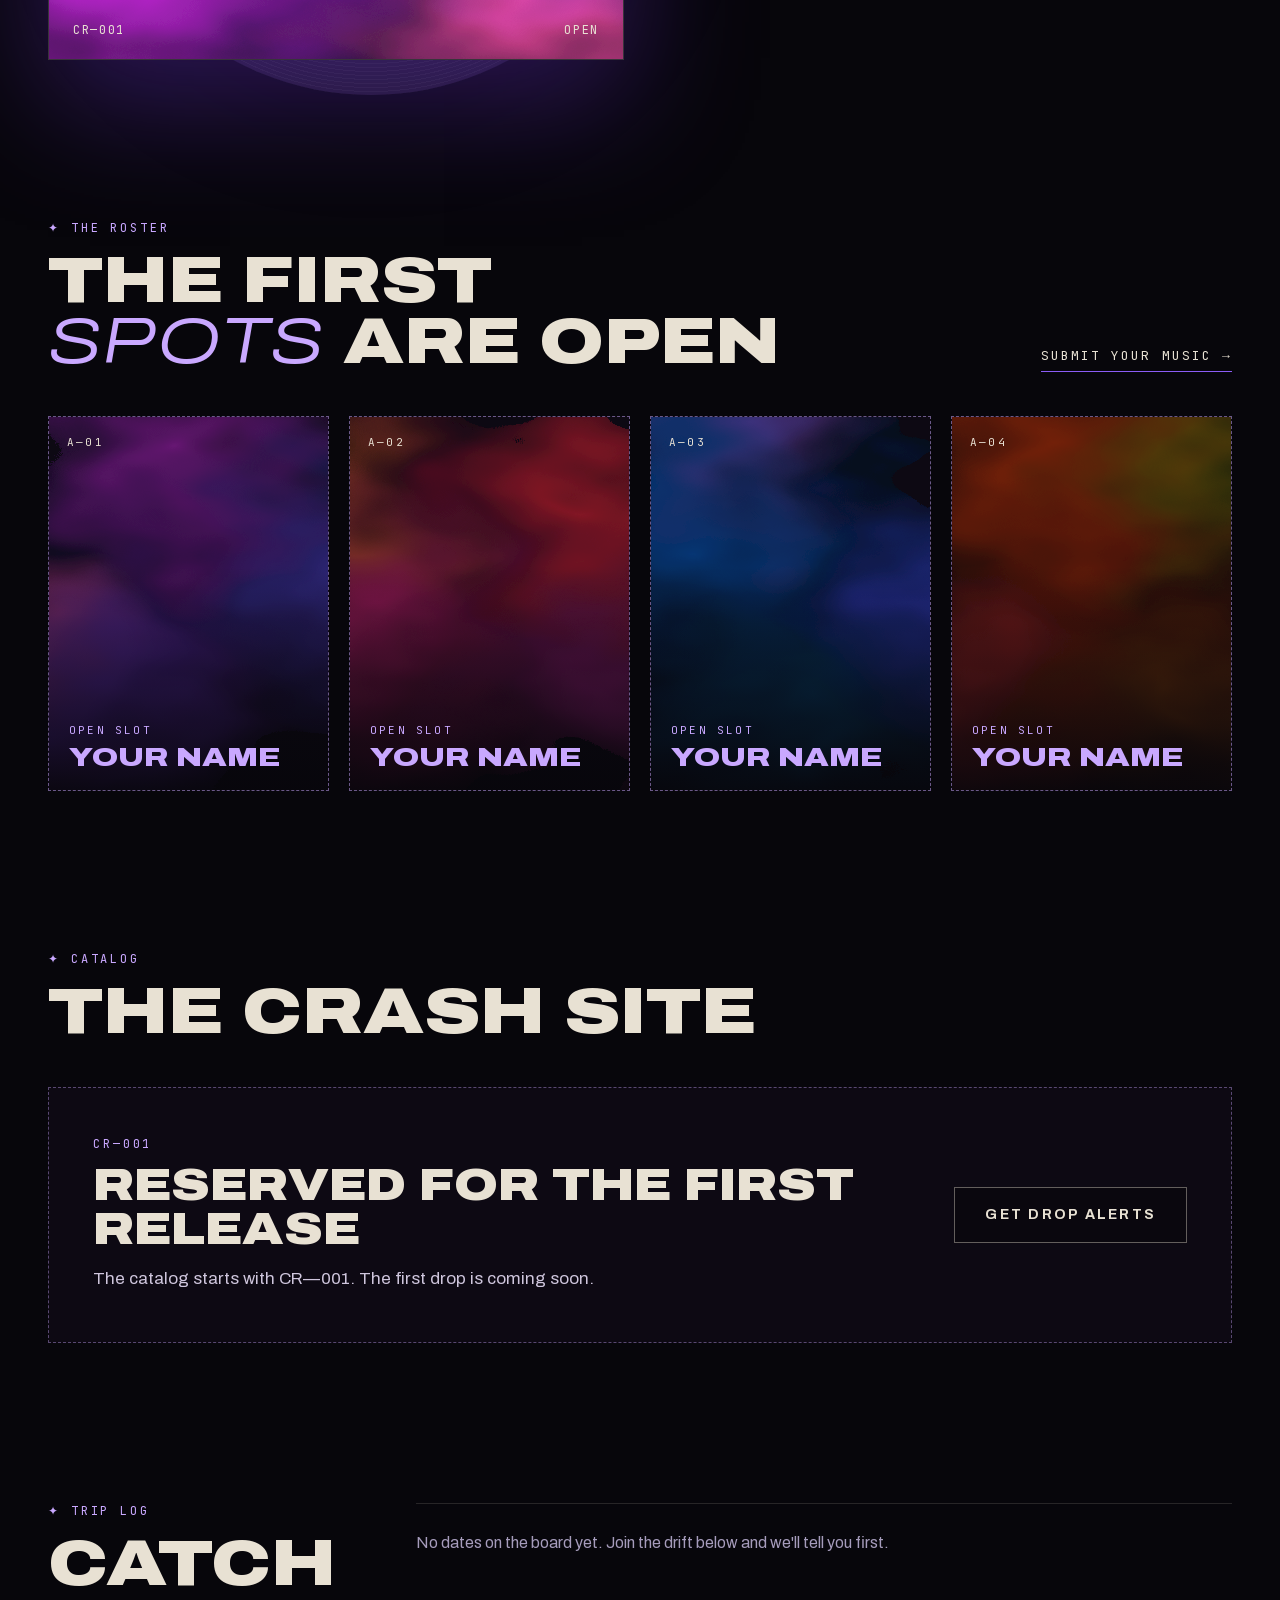
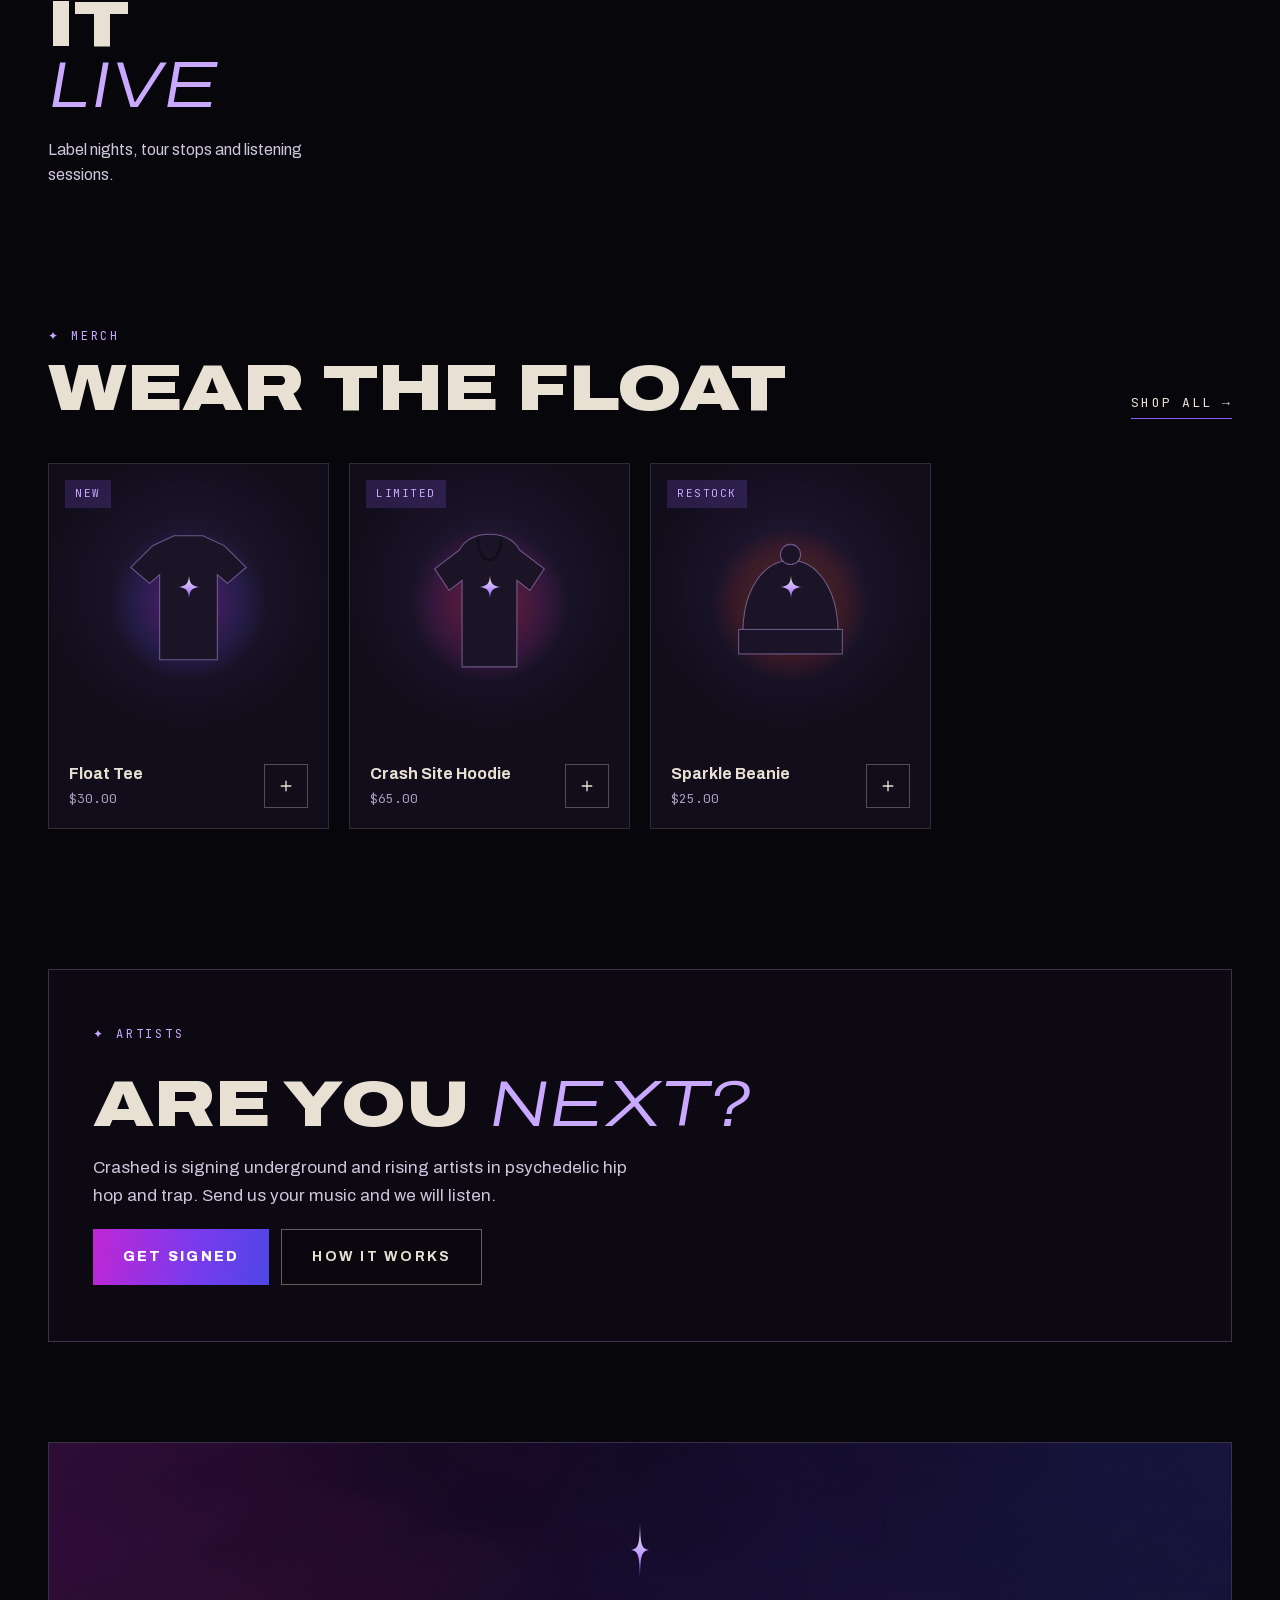
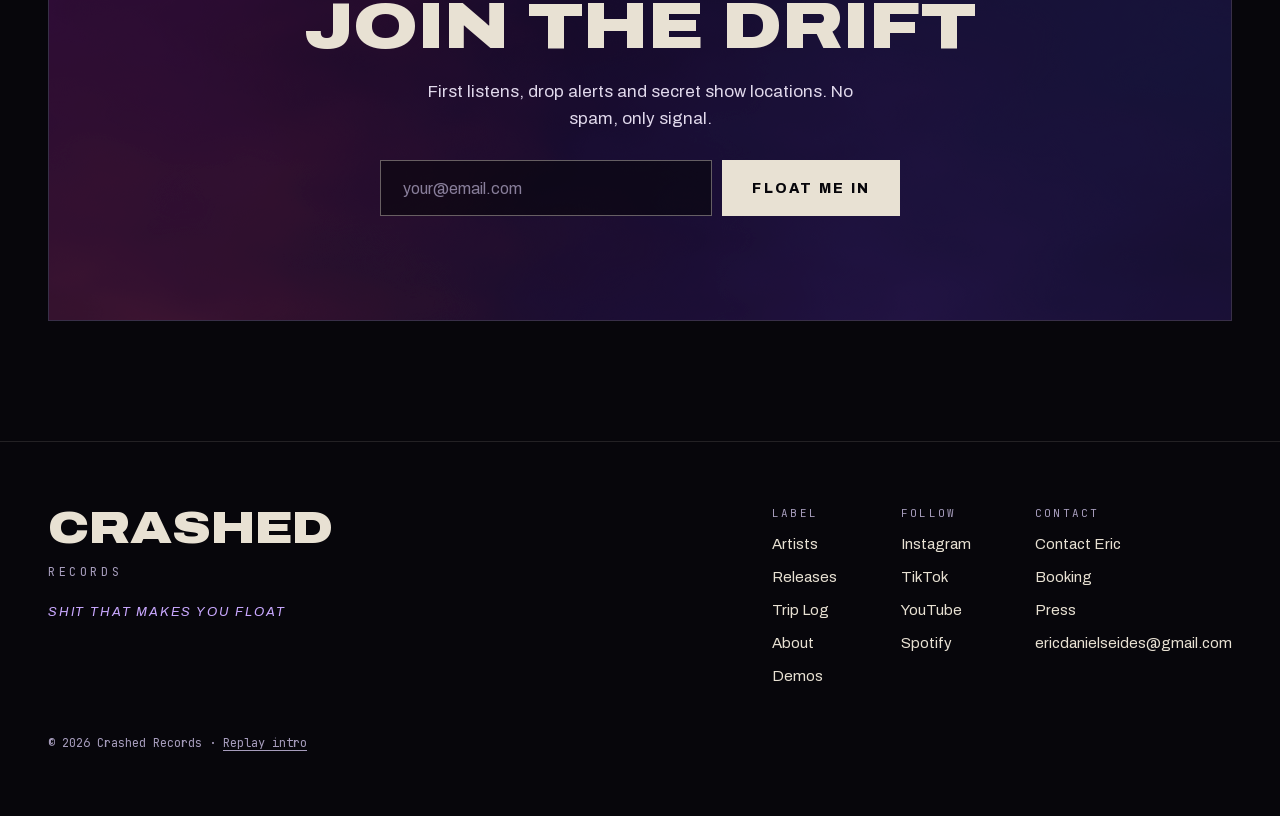
==== commit 1e439fda: "Add ambient sound bed to the intro 'Sound on' in the intro now plays a generated drone with soft bel" ====
--- a/index.html
+++ b/index.html
@@ -163,6 +163,7 @@
 <script>/* preview the site with sample artists and releases: add ?demo to the address */
 if (/[?&]demo(=|&|$)/.test(location.search)) document.write('<script src="assets/js/sample-content.js"><\/script>');</script>
 <script src="assets/js/player.js"></script>
+<script src="assets/js/ambient.js"></script>
 <script src="assets/js/app.js"></script>
 <script src="assets/js/viz.js"></script>
 <script src="assets/js/intro.js"></script>
--- a/assets/css/styles.css
+++ b/assets/css/styles.css
@@ -679,6 +679,28 @@
 .next-inner .body-copy { max-width: 560px; }
 @media (max-width: 760px) { .next-inner { padding: 36px 22px; } }
 
+/* ---------- form spam protection + sent state ---------- */
+.hp { position: absolute; left: -9999px; top: auto; width: 1px; height: 1px; overflow: hidden; }
+.form-sent { display: flex; flex-direction: column; align-items: flex-start; padding: 40px 36px; border: 1px solid rgba(201,168,255,.4); background: rgba(17,13,26,.7); }
+.form-sent .body-copy { max-width: 480px; }
+.join .form-sent { align-items: center; text-align: center; }
+
+/* ---------- how signing works ---------- */
+.steps { list-style: none; margin: 0; padding: 0; display: grid; grid-template-columns: repeat(auto-fit, minmax(220px, 1fr)); gap: 20px; counter-reset: none; }
+.steps li { display: flex; flex-direction: column; gap: 10px; padding: 22px 22px 26px; border-top: 1px solid rgba(201,168,255,.4); background: linear-gradient(rgba(139,92,246,.07), transparent 70%); }
+.step-no { font-family: var(--mono); font-size: 13px; letter-spacing: .2em; color: var(--lilac); }
+.steps h3 { margin: 0; font-stretch: 125%; font-weight: 900; font-size: 20px; text-transform: uppercase; line-height: 1.05; }
+.steps p { margin: 0; font-size: 15px; line-height: 1.6; color: var(--mist); }
+.faq-h { margin: 56px 0 18px; font-size: 26px; }
+.faq { border-top: 1px solid var(--line-2); max-width: 820px; }
+.faq details { border-bottom: 1px solid var(--line-2); }
+.faq summary { list-style: none; cursor: pointer; display: flex; justify-content: space-between; align-items: center; gap: 20px; padding: 20px 4px; font-weight: 700; font-size: 17px; }
+.faq summary::-webkit-details-marker { display: none; }
+.faq summary::after { content: '+'; flex: none; font-family: var(--mono); font-size: 20px; color: var(--lilac); transition: transform .25s var(--ease); }
+.faq details[open] summary::after { transform: rotate(45deg); }
+.faq summary:hover { color: var(--lilac); }
+.faq details p { margin: 0; padding: 0 4px 22px; max-width: 640px; font-size: 16px; line-height: 1.65; color: var(--mist); }
+
 @media (prefers-reduced-motion: reduce) {
   *, *::before, *::after { animation: none !important; transition-duration: .01ms !important; scroll-behavior: auto !important; }
 }
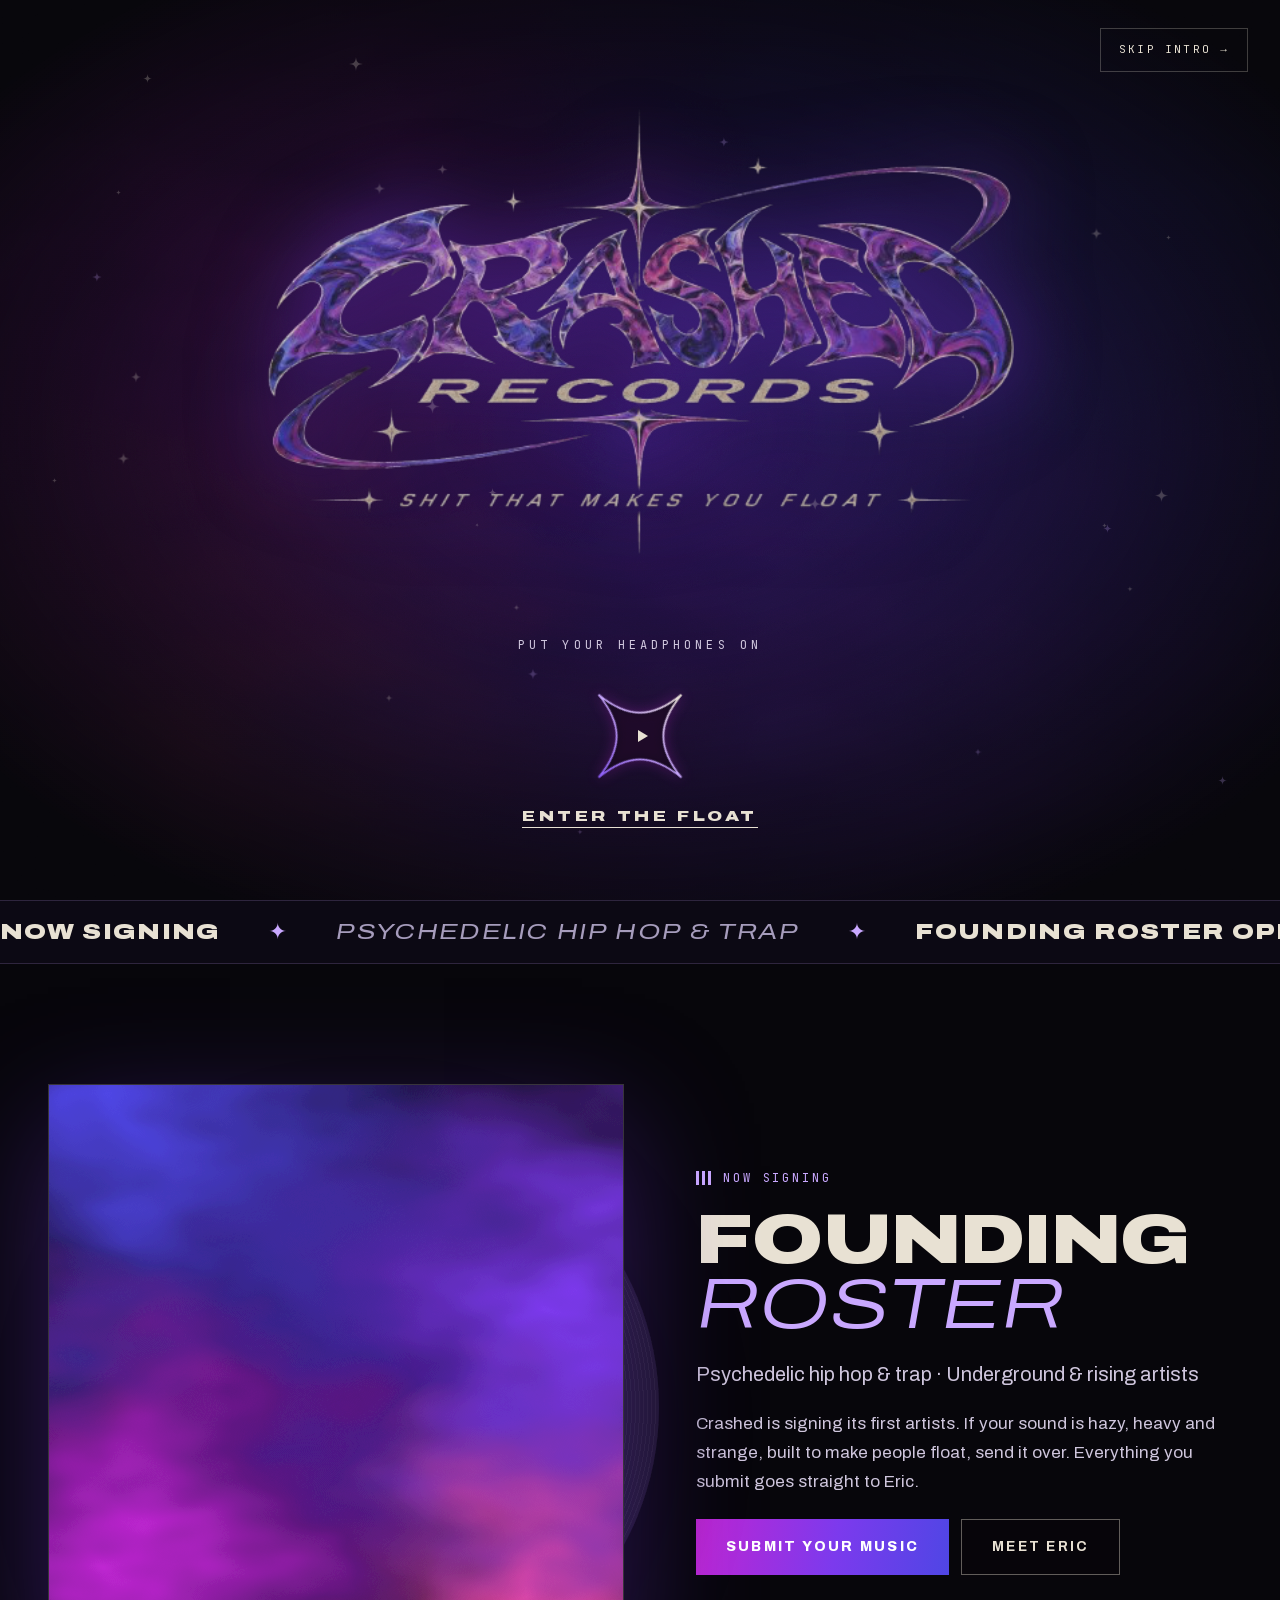
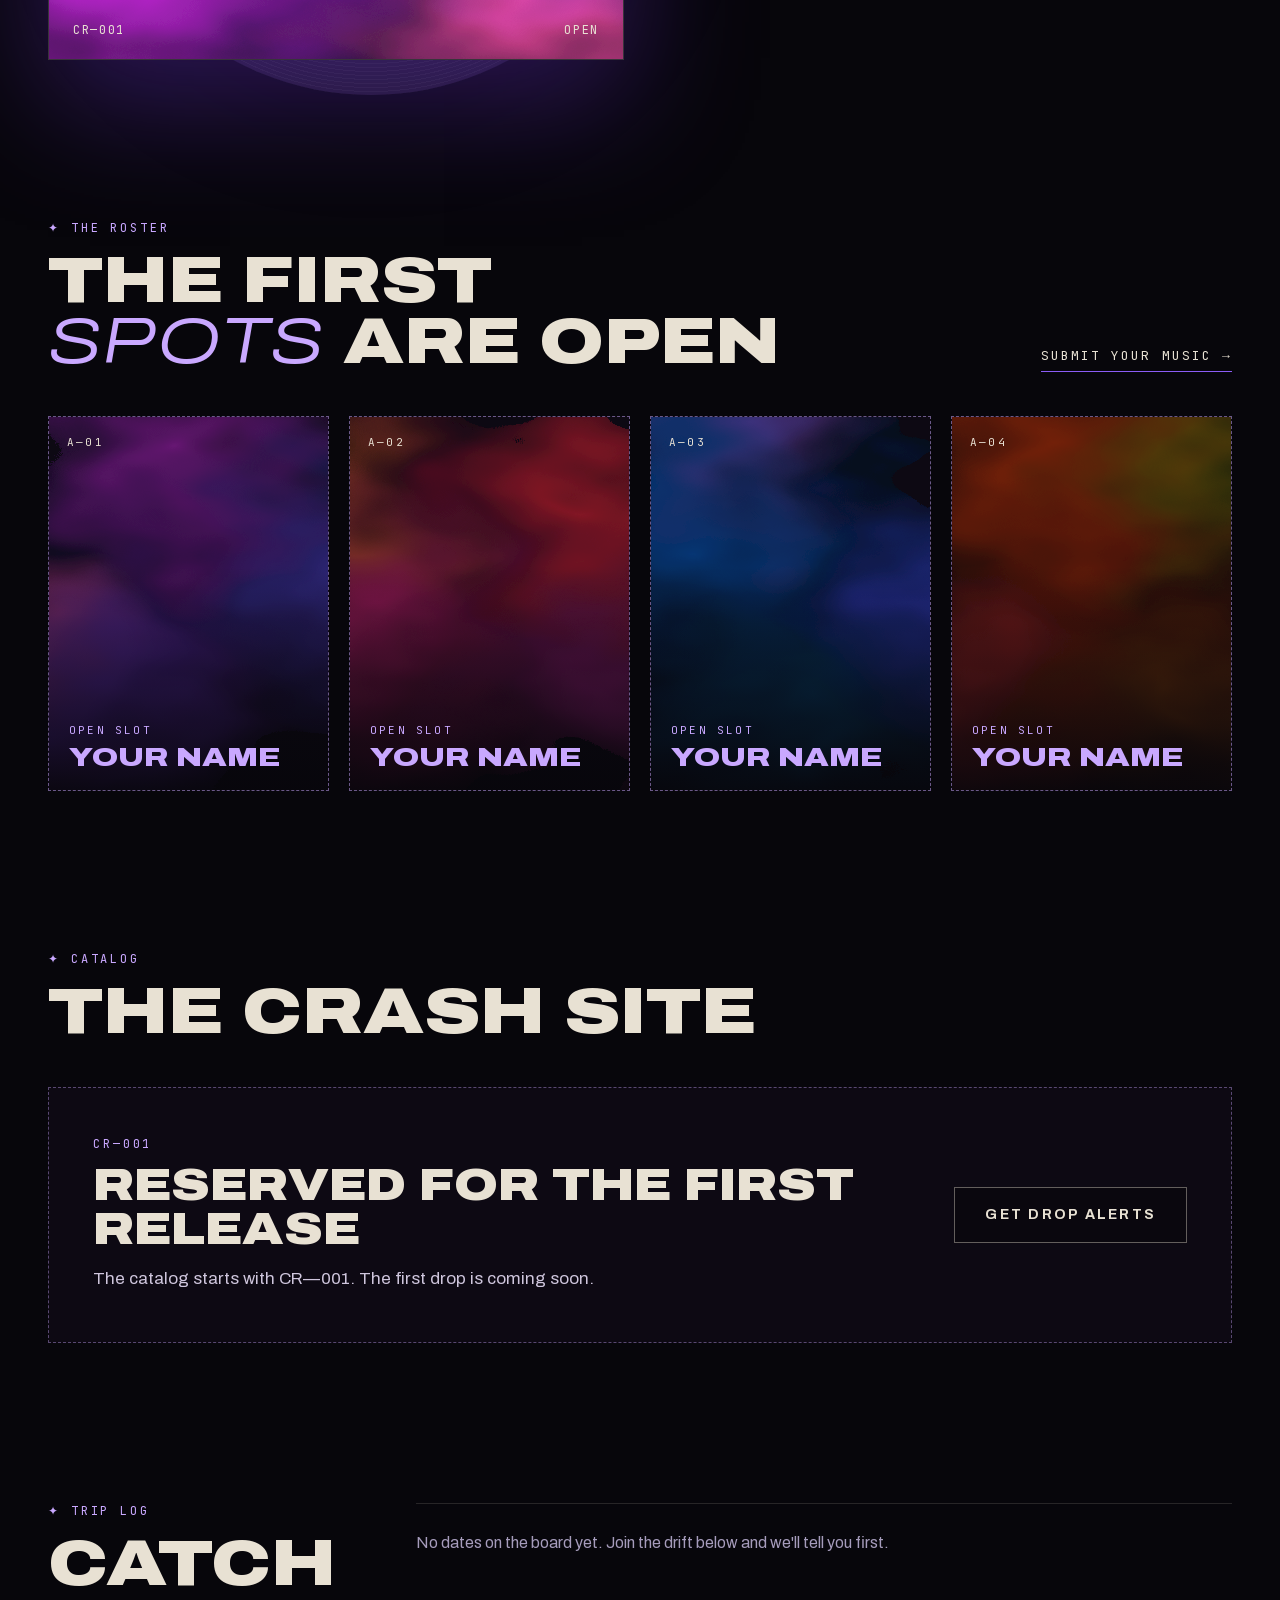
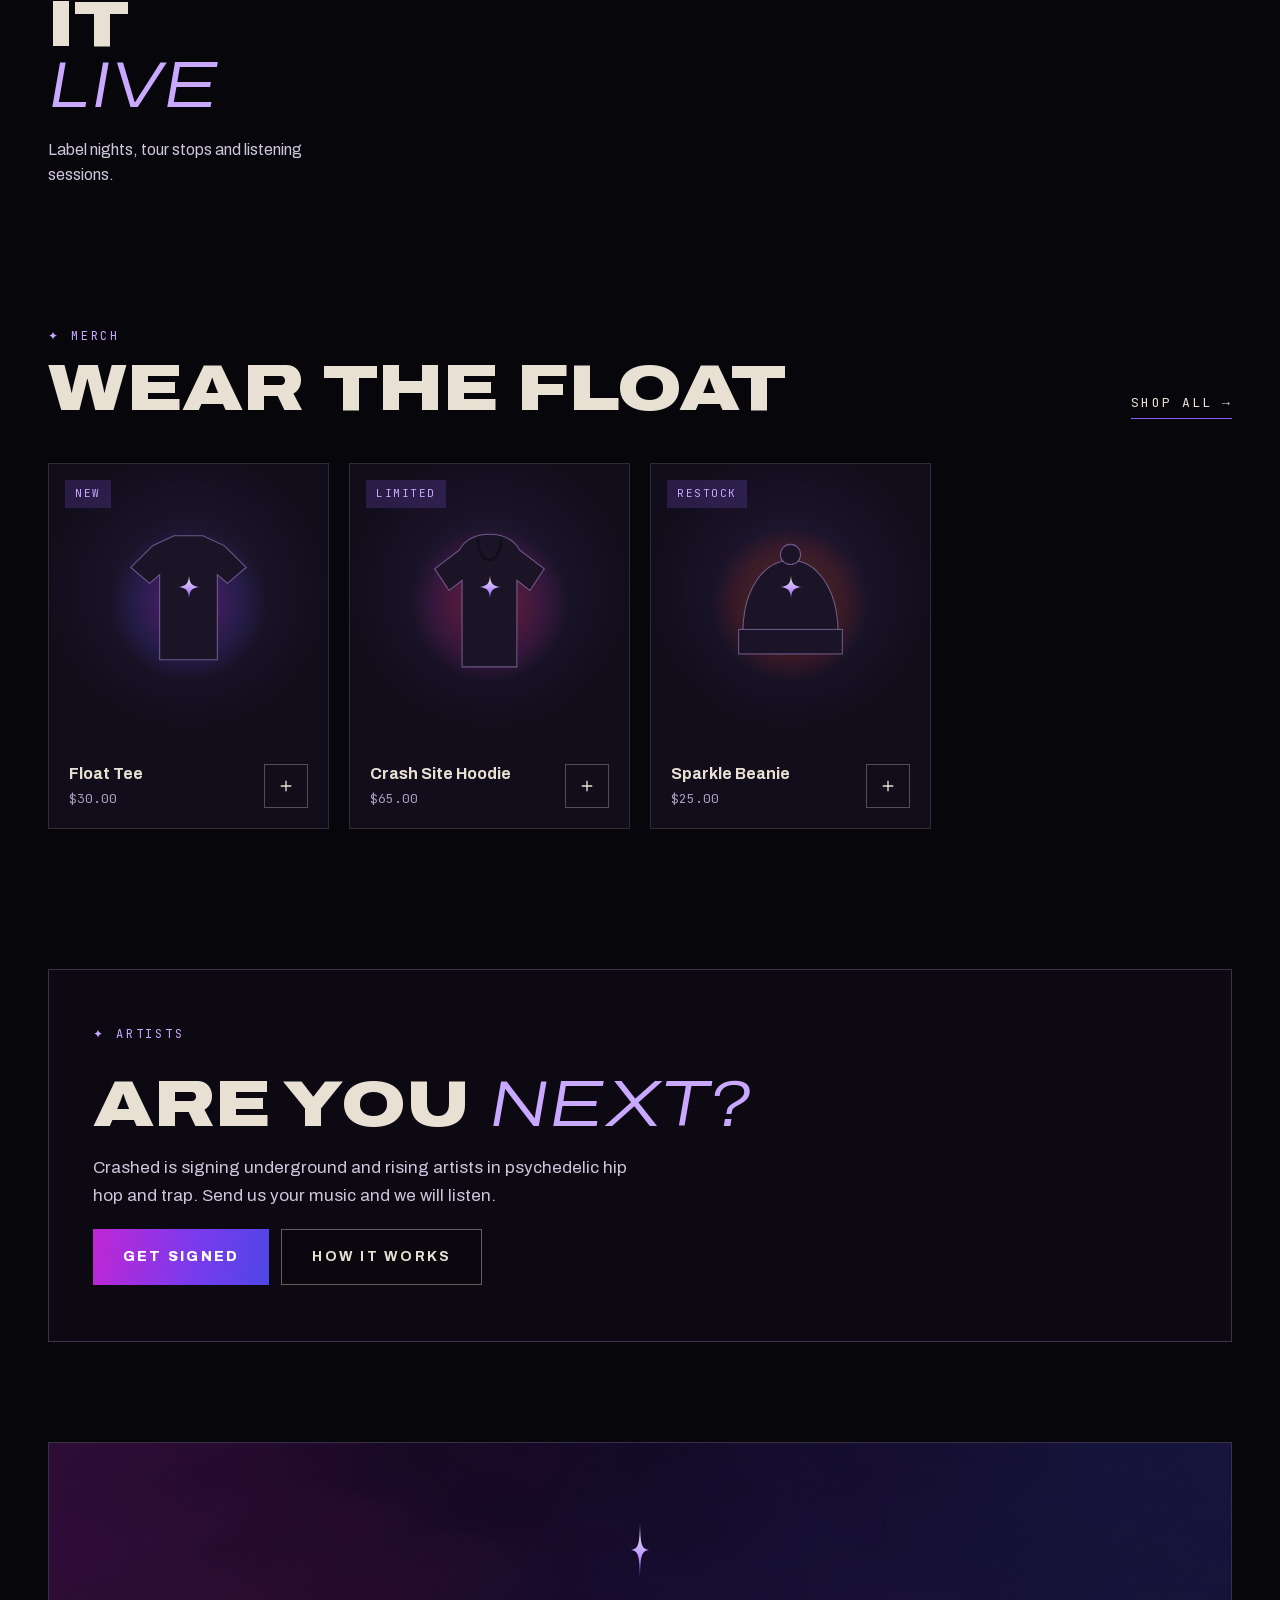
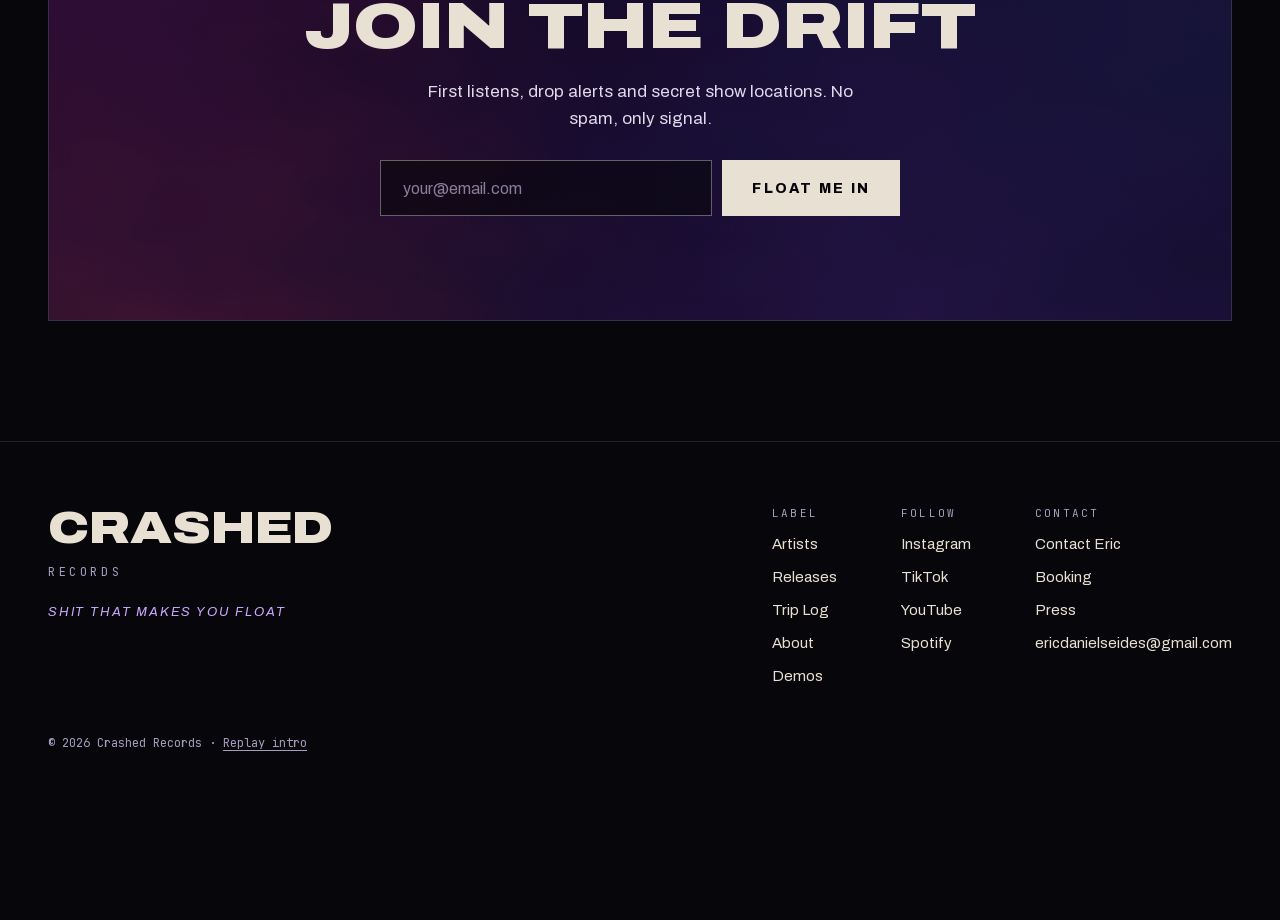
==== commit 7a34defd: "Point site links at crashedrecords.com - site.url, og:url, og:image, twitter:image and canonical now" ====
--- a/index.html
+++ b/index.html
@@ -9,7 +9,16 @@
 <meta property="og:type" content="website">
 <meta property="og:title" content="Crashed Records">
 <meta property="og:description" content="Psychedelic hip hop & rap from the other side of the sky.">
-<meta property="og:image" content="assets/img/logo.png">
+<meta property="og:site_name" content="Crashed Records">
+<meta property="og:url" content="https://crashedrecords.com/">
+<meta property="og:image" content="https://crashedrecords.com/assets/img/og-image.png">
+<meta property="og:image:width" content="1200">
+<meta property="og:image:height" content="630">
+<meta name="twitter:card" content="summary_large_image">
+<meta name="twitter:title" content="Crashed Records">
+<meta name="twitter:description" content="Psychedelic hip hop & rap from the other side of the sky.">
+<meta name="twitter:image" content="https://crashedrecords.com/assets/img/og-image.png">
+<link rel="canonical" href="https://crashedrecords.com/">
 <link rel="icon" href="data:image/svg+xml,%3Csvg xmlns='http://www.w3.org/2000/svg' viewBox='0 0 24 24'%3E%3Cdefs%3E%3ClinearGradient id='g' x1='0' y1='0' x2='0' y2='1'%3E%3Cstop offset='0' stop-color='%23E8E1D3'/%3E%3Cstop offset='.5' stop-color='%23C9A8FF'/%3E%3Cstop offset='1' stop-color='%238B5CF6'/%3E%3C/linearGradient%3E%3C/defs%3E%3Cpath d='M12 0C12.8 8.6 15.4 11.2 24 12C15.4 12.8 12.8 15.4 12 24C11.2 15.4 8.6 12.8 0 12C8.6 11.2 11.2 8.6 12 0Z' fill='url(%23g)'/%3E%3C/svg%3E">
 <link rel="preload" href="assets/fonts/archivo-latin.woff2" as="font" type="font/woff2" crossorigin>
 <link rel="stylesheet" href="assets/css/styles.css">
@@ -48,7 +57,7 @@
       <a href="#/visuals" data-nav="visuals">Visuals</a>
       <a href="#/shop" data-nav="merch">Merch</a>
       <a href="#/about" data-nav="about">About</a>
-      <a href="#/contact/demos" class="nav-cta" data-nav="contact">Get signed</a>
+      <a href="#/get-signed" class="nav-cta" data-nav="signed">Get signed</a>
     </div>
     <div class="nav-actions">
       <button type="button" aria-label="Search" class="cr-star-btn" data-action="open-search">
@@ -90,6 +99,7 @@
       <svg aria-hidden="true" width="16" height="16" viewBox="0 0 24 24" fill="none" stroke="currentColor" stroke-width="1.8"><path d="M4 9h4l5-4v14l-5-4H4z"/><path d="M16 9a4 4 0 010 6"/></svg>
       <input class="p-vol range" type="range" min="0" max="1" step="0.01" value="0.8">
     </label>
+    <button type="button" class="p-queue-btn p-float-btn" data-action="float" aria-label="Float mode: full-screen listening"><svg aria-hidden="true" width="14" height="14" viewBox="0 0 24 24" fill="none" stroke="currentColor" stroke-width="2"><path d="M4 9V4h5M20 9V4h-5M4 15v5h5M20 15v5h-5"/></svg><span class="hide-sm">Float</span></button>
     <button type="button" class="p-queue-btn" data-action="queue" aria-expanded="false" aria-controls="queue">Queue</button>
     <div id="queue" class="queue" hidden>
       <p class="credit-h">Playing from <span class="queue-from"></span></p>
@@ -100,6 +110,32 @@
 </div>
 
 <!-- ============ OVERLAYS ============ -->
+<div id="float" class="layer layer-float" role="dialog" aria-modal="true" aria-label="Float mode" hidden>
+  <div aria-hidden="true" class="cr-liquid float-bg" data-viz="float" data-viz-zoom="1.5"><div class="cr-marble float-marble"></div></div>
+  <div aria-hidden="true" class="float-shade"></div>
+  <div class="float-top">
+    <p class="eyebrow">✦ Float mode</p>
+    <div class="float-tools">
+      <button type="button" class="float-btn f-fs" data-action="float-fs">Full screen</button>
+      <button type="button" class="float-btn" data-action="close">Exit <kbd>Esc</kbd></button>
+    </div>
+  </div>
+  <div class="float-center" data-react>
+    <p class="float-release"></p>
+    <h2 class="float-title"></h2>
+    <p class="float-artist"></p>
+  </div>
+  <div class="float-bottom">
+    <div class="float-progress"><span class="f-cur">0:00</span><input class="f-seek range" type="range" min="0" max="1" step="0.001" value="0" aria-label="Seek"><span class="f-dur">0:00</span></div>
+    <div class="float-controls">
+      <button type="button" class="f-skip" data-action="prev" aria-label="Previous track"><svg aria-hidden="true" width="16" height="16" viewBox="0 0 24 24"><path d="M6 5h2v14H6zM20 5v14L9 12z" fill="currentColor"/></svg></button>
+      <button type="button" class="f-toggle" data-action="toggle" data-autofocus aria-label="Play"></button>
+      <button type="button" class="f-skip" data-action="next" aria-label="Next track"><svg aria-hidden="true" width="16" height="16" viewBox="0 0 24 24"><path d="M16 5h2v14h-2zM4 5v14l11-7z" fill="currentColor"/></svg></button>
+    </div>
+    <p class="float-hint">Space play / pause · ← → seek · F full screen · Esc exit</p>
+  </div>
+</div>
+
 <div id="search" class="layer layer-search" role="dialog" aria-modal="true" aria-label="Search" hidden>
   <div class="layer-backdrop"></div>
   <div class="search-panel">
@@ -145,8 +181,8 @@
       <a href="#/visuals" data-nav="visuals">Visuals</a>
       <a href="#/shop" data-nav="merch">Merch</a>
       <a href="#/about" data-nav="about">About</a>
-      <a href="#/contact/demos" data-nav="contact">Get signed</a>
-      <a href="#/contact/demos" data-nav="contact">Contact</a>
+      <a href="#/get-signed" data-nav="signed">Get signed</a>
+      <a href="#/contact/general" data-nav="contact">Contact</a>
     </nav>
     <div class="menu-foot">
       <button type="button" class="btn btn-prism" data-action="listen">Listen now</button>
--- a/assets/css/styles.css
+++ b/assets/css/styles.css
@@ -636,6 +636,9 @@
 .viz-canvas { position: absolute; inset: 0; width: 100%; height: 100%; display: block; pointer-events: none; }
 .viz-canvas[data-kind="release"] { inset: 0 0 auto 0; height: 1200px; -webkit-mask-image: linear-gradient(#000 45%, transparent 90%); mask-image: linear-gradient(#000 45%, transparent 90%); }
 .viz-hidden { display: none !important; }            /* the CSS marble the canvas is standing in for */
+/* bass: the backdrop itself thumps on each kick (--vi = visuals.intensity from data.js) */
+.viz-canvas[data-react] { scale: calc(1 + var(--k, 0) * .035 * var(--vi, 1)); }
+.viz-live [data-viz]:not(.viz-hidden) { scale: calc(1 + var(--k, 0) * .05 * var(--vi, 1) + var(--b, 0) * .02 * var(--vi, 1)); filter: url(#cr-liquid) brightness(calc(1 + var(--b, 0) * .25 * var(--vi, 1))); }   /* keeps the liquid warp filter */
 /* accents: --k = kick pulse, --b = bass, --l = overall level (all 0..1, set per element by viz.js) */
 .hero-logo { position: relative; }
 .hero-logo::before { content: ''; position: absolute; inset: 12% 8%; border-radius: 50%; background: radial-gradient(closest-side, rgba(192,38,211,.55), rgba(124,58,237,.25) 55%, transparent); filter: blur(30px); opacity: calc(var(--b, 0) * .7); will-change: opacity; pointer-events: none; }
@@ -701,6 +704,133 @@
 .faq summary:hover { color: var(--lilac); }
 .faq details p { margin: 0; padding: 0 4px 22px; max-width: 640px; font-size: 16px; line-height: 1.65; color: var(--mist); }
 
+/* ---------- social wall + share button ---------- */
+.social-grid { display: grid; grid-template-columns: repeat(auto-fit, minmax(240px, 1fr)); gap: 20px; }
+.social-card { display: block; position: relative; aspect-ratio: 4 / 5; overflow: hidden; border: 1px solid var(--line-2); background: var(--deep); }
+.social-platform { position: absolute; top: 16px; left: 16px; padding: 6px 10px; background: rgba(7,6,11,.6); border: 1px solid rgba(232,225,211,.25); font-family: var(--mono); font-size: 11px; letter-spacing: .16em; text-transform: uppercase; color: var(--bone); }
+.social-caption { position: absolute; left: 18px; right: 18px; bottom: 18px; margin: 0; font-size: 17px; font-weight: 700; line-height: 1.3; color: var(--bone); }
+.btn.btn-share { height: 56px; }
+@media (max-width: 760px) { .social-grid { grid-template-columns: repeat(2, minmax(0, 1fr)); gap: 12px; } .social-card { aspect-ratio: 3 / 4; } .social-caption { font-size: 14px; left: 12px; right: 12px; bottom: 12px; } }
+
+/* ---------- get signed (guided flow) ---------- */
+.gs-progress { list-style: none; margin: 0 0 40px; padding: 0; display: grid; grid-template-columns: repeat(5, 1fr); gap: 6px; }
+.gs-progress button { width: 100%; display: flex; flex-direction: column; align-items: flex-start; gap: 6px; padding: 12px 0 0; background: none; border: 0; border-top: 2px solid var(--line-3); color: var(--haze); font-family: var(--mono); font-size: 11px; letter-spacing: .14em; text-transform: uppercase; text-align: left; cursor: pointer; }
+.gs-progress button:disabled { cursor: default; }
+.gs-progress li.done button { border-top-color: var(--lilac); color: var(--mist); }
+.gs-progress li.done button:hover .gs-name { color: var(--lilac); }
+.gs-progress li.on button { border-image: var(--prism) 1; border-top-width: 2px; border-top-style: solid; color: var(--bone); }
+.gs-n { font-size: 12px; color: inherit; }
+.gs-step { border: 0; margin: 0; padding: 0; min-width: 0; display: flex; flex-direction: column; gap: 18px; }
+.gs-step[hidden] { display: none; }
+.gs-count { margin: 0; }
+.gs-title { margin: 0; font-stretch: 125%; font-weight: 900; text-transform: uppercase; font-size: clamp(34px, 4.4vw, 60px); line-height: .95; outline: none; }
+.gs-sub { margin: -4px 0 8px; max-width: 560px; font-size: 16px; line-height: 1.6; color: var(--mist); }
+.gs-label { margin: 0; font-family: var(--mono); font-size: 11px; letter-spacing: .2em; text-transform: uppercase; color: var(--lilac); }
+.field-hint { margin: -2px 0 0; font-size: 13px; color: var(--haze); }
+.gs-spacer { visibility: hidden; }
+.tag-grid { display: flex; flex-wrap: wrap; gap: 8px; }
+.tag-check { position: relative; cursor: pointer; }
+.tag-check input { position: absolute; opacity: 0; width: 1px; height: 1px; }
+.tag-check span { display: inline-flex; align-items: center; height: 44px; padding: 0 16px; border: 1px solid var(--line-3); font-family: var(--mono); font-size: 12px; letter-spacing: .1em; text-transform: uppercase; color: var(--bone); transition: background .2s, color .2s, border-color .2s; }
+.tag-check:hover span { border-color: var(--lilac); color: var(--lilac); }
+.tag-check input:checked + span { background: var(--bone); color: var(--void); border-color: var(--bone); }
+.tag-check input:checked + span::before { content: '✦'; margin-right: 8px; }
+.tag-check input:focus-visible + span { outline: 2px solid var(--lilac); outline-offset: 2px; }
+.field .check-line { display: flex; align-items: flex-start; gap: 12px; cursor: pointer; font-family: var(--sans); font-size: 15px; letter-spacing: 0; text-transform: none; line-height: 1.5; color: var(--mist); }
+.check-line input { flex: none; width: 20px; height: 20px; margin: 2px 0 0; accent-color: var(--violet); }
+.gs-nav { display: flex; justify-content: space-between; gap: 12px; margin-top: 32px; }
+.gs-nav .gs-next { margin-left: auto; }
+.gs-saved { margin-top: 14px; }
+.gs-summary { margin: 0; border-top: 1px solid var(--line-2); }
+.gs-summary > div { display: grid; grid-template-columns: 130px 1fr auto; gap: 16px; padding: 14px 4px; border-bottom: 1px solid var(--line-2); align-items: start; }
+.gs-summary dt { font-family: var(--mono); font-size: 11px; letter-spacing: .2em; text-transform: uppercase; color: var(--lilac); padding-top: 3px; }
+.gs-summary dd { margin: 0; font-size: 15px; line-height: 1.5; overflow-wrap: anywhere; }
+.gs-edit button { background: none; border: 0; padding: 0; color: var(--haze); font-family: var(--mono); font-size: 11px; letter-spacing: .14em; text-transform: uppercase; text-decoration: underline; text-underline-offset: 3px; cursor: pointer; }
+.gs-edit button:hover { color: var(--lilac); }
+.gs-aside { position: sticky; top: 110px; }
+.look-list, .look-grid { list-style: none; margin: 0; padding: 0; }
+.look-list li, .look-grid li { display: flex; gap: 12px; align-items: flex-start; }
+.look-list { display: flex; flex-direction: column; gap: 14px; }
+.look-list li { font-size: 15px; line-height: 1.5; color: var(--mist); }
+.look-list svg, .look-grid svg { margin-top: 4px; color: var(--lilac); }
+.gs-eric { display: flex; align-items: center; gap: 14px; padding: 18px; margin-top: 8px; border: 1px solid var(--line-2); background: rgba(17,13,26,.6); }
+.gs-eric img { width: 64px; height: 64px; border-radius: 99px; object-fit: cover; border: 1px solid rgba(232,225,211,.25); }
+.gs-eric-name { margin: 0 0 4px; font-weight: 800; text-transform: uppercase; font-stretch: 125%; }
+@media (max-width: 760px) {
+  .gs-progress { margin-bottom: 28px; }
+  .gs-name { display: none; }
+  .gs-summary > div { grid-template-columns: 1fr auto; }
+  .gs-summary dt { grid-column: 1 / -1; }
+  .gs-aside { position: static; }
+  .gs-nav .btn { flex: 1; }
+}
+
+/* ---------- about: manifesto ---------- */
+.manifesto-hero { position: relative; overflow: hidden; min-height: 100vh; min-height: 100svh; display: flex; align-items: flex-end; padding: 140px 0 72px; }
+.manifesto-bg { position: absolute; inset: -12%; opacity: .7; }
+.manifesto-shade { position: absolute; inset: 0; background: linear-gradient(180deg, rgba(7,6,11,.35), rgba(7,6,11,.25) 35%, rgba(7,6,11,.8) 80%, #07060B); }
+.manifesto-inner { position: relative; z-index: 2; }
+.manifesto-h { margin: 0; font-stretch: 125%; font-weight: 900; text-transform: uppercase; font-size: clamp(42px, 6.6vw, 112px); line-height: .88; letter-spacing: -.015em; transform-origin: left bottom; scale: calc(1 + var(--k, 0) * .012); }
+.m-line { display: block; animation: m-rise 1s var(--ease) both; animation-delay: calc(var(--i) * 110ms + 150ms); }
+@keyframes m-rise { from { opacity: 0; transform: translateY(40px); filter: blur(8px); } to { opacity: 1; transform: none; filter: none; } }
+.manifesto-sub { max-width: 600px; font-size: 20px; margin-top: 32px; animation: m-rise 1s var(--ease) both .8s; }
+.manifesto-cta { margin-top: 32px; animation: m-rise 1s var(--ease) both .95s; }
+.manifesto-list { padding: 96px 0 24px; }
+.m-statements { list-style: none; margin: 18px 0 0; padding: 0; border-top: 1px solid var(--line-2); }
+.m-statements li { display: grid; grid-template-columns: 90px 1fr; gap: 24px; padding: 36px 0; border-bottom: 1px solid var(--line-2); }
+.m-no { font-family: var(--mono); font-size: 13px; letter-spacing: .2em; color: var(--lilac); padding-top: 12px; }
+.m-statements h3 { margin: 0 0 12px; font-stretch: 125%; font-weight: 900; text-transform: uppercase; font-size: clamp(34px, 5.6vw, 84px); line-height: .92; }
+.m-statements li:hover h3 { background: var(--prism); -webkit-background-clip: text; background-clip: text; color: transparent; }
+.m-statements p { margin: 0; max-width: 620px; font-size: 17px; line-height: 1.6; color: var(--mist); }
+.look-grid { display: grid; grid-template-columns: repeat(auto-fit, minmax(240px, 1fr)); gap: 20px; }
+.look-grid li { padding: 24px 22px; border-top: 1px solid rgba(201,168,255,.4); background: linear-gradient(rgba(139,92,246,.07), transparent 70%); font-size: 18px; font-weight: 700; line-height: 1.35; }
+.sign-band { position: relative; overflow: hidden; margin: 56px 0 24px; padding: 96px clamp(20px, 5vw, 72px); border: 1px solid rgba(201,168,255,.3); }
+.sign-band-bg { position: absolute; inset: 0; opacity: .55; }
+.sign-band::after { content: ''; position: absolute; inset: 0; background: linear-gradient(90deg, rgba(7,6,11,.85), rgba(7,6,11,.35)); }
+.sign-band-inner { position: relative; z-index: 2; }
+.sign-band .btn-row { margin-top: 28px; }
+@media (max-width: 760px) {
+  .manifesto-hero { min-height: 88svh; padding: 140px 0 56px; }
+  .manifesto-sub { font-size: 17px; }
+  .manifesto-list { padding-top: 64px; }
+  .m-statements li { grid-template-columns: 1fr; gap: 8px; padding: 28px 0; }
+  .m-no { padding-top: 0; }
+  .sign-band { padding: 64px 20px; }
+}
+
+/* ---------- float mode ---------- */
+.layer-float { z-index: 60; background: #07060B; display: flex; flex-direction: column; justify-content: space-between; overflow: hidden; opacity: 0; transition: opacity .5s var(--ease); }
+.layer-float.open { opacity: 1; }
+.float-bg { position: absolute; inset: -12%; }
+.float-marble { position: absolute; left: 50%; top: 50%; width: 150vmax; height: 150vmax; margin: -75vmax 0 0 -75vmax; animation: cr-spin 90s linear infinite; }
+.float-shade { position: absolute; inset: 0; pointer-events: none; background: radial-gradient(ellipse at center, rgba(7,6,11,.05), rgba(7,6,11,.6) 78%), linear-gradient(transparent 55%, rgba(7,6,11,.75)); }
+.float-top, .float-center, .float-bottom { position: relative; z-index: 2; }
+.float-top { display: flex; justify-content: space-between; align-items: center; gap: 12px; padding: 22px clamp(16px, 4vw, 48px); }
+.float-top .eyebrow { margin: 0; }
+.float-tools { display: flex; gap: 8px; }
+.float-btn { height: 44px; padding: 0 16px; display: inline-flex; align-items: center; gap: 8px; background: rgba(7,6,11,.45); border: 1px solid rgba(232,225,211,.3); color: var(--bone); font-family: var(--mono); font-size: 12px; letter-spacing: .14em; text-transform: uppercase; cursor: pointer; -webkit-backdrop-filter: blur(6px); backdrop-filter: blur(6px); }
+.float-btn:hover { border-color: var(--lilac); color: var(--lilac); }
+.float-btn kbd { font-family: var(--mono); font-size: 10px; opacity: .6; }
+.float-center { text-align: center; padding: 0 16px; scale: calc(1 + var(--k, 0) * .03); }
+.float-release { margin: 0 0 18px; font-family: var(--mono); font-size: 12px; letter-spacing: .24em; text-transform: uppercase; color: var(--lilac); }
+.float-title { margin: 0 auto; max-width: 14ch; font-stretch: 125%; font-weight: 900; text-transform: uppercase; font-size: clamp(44px, 10vw, 160px); line-height: .88; letter-spacing: -.01em; overflow-wrap: break-word; text-shadow: 0 10px 60px rgba(7,6,11,.5); }
+.float-artist { margin: 20px 0 0; font-size: clamp(16px, 2vw, 22px); color: var(--bone); opacity: .85; }
+.float-bottom { display: flex; flex-direction: column; align-items: center; gap: 18px; padding: 0 clamp(16px, 4vw, 48px) 30px; }
+.float-progress { display: flex; align-items: center; gap: 14px; width: min(720px, 100%); font-family: var(--mono); font-size: 12px; color: var(--mist); }
+.float-progress .range { flex: 1; }
+.float-controls { display: flex; align-items: center; gap: 20px; }
+.f-skip { width: 48px; height: 48px; display: grid; place-items: center; background: rgba(7,6,11,.35); border: 1px solid rgba(232,225,211,.3); border-radius: 99px; color: var(--bone); cursor: pointer; }
+.f-skip:hover { border-color: var(--lilac); color: var(--lilac); }
+.f-toggle { width: 72px; height: 72px; display: grid; place-items: center; background: var(--bone); color: var(--void); border: 0; border-radius: 99px; cursor: pointer; box-shadow: 0 0 calc(20px + var(--k, 0) * 40px) rgba(201,168,255,.45); }
+.f-toggle svg { width: 22px; height: 22px; }
+.float-hint { margin: 0; font-family: var(--mono); font-size: 11px; letter-spacing: .12em; color: var(--haze); }
+.float-top, .float-bottom { transition: opacity .7s var(--ease), transform .7s var(--ease); }
+.layer-float.idle { cursor: none; }
+.layer-float.idle .float-top, .layer-float.idle .float-bottom { opacity: 0; }
+.layer-float.idle .float-bottom { transform: translateY(14px); }
+.p-float-btn { gap: 8px; padding: 0 14px; }
+@media (max-width: 760px) { .float-hint { display: none; } .float-controls { gap: 14px; } .p-float-btn { padding: 0 12px; } }
+
 @media (prefers-reduced-motion: reduce) {
   *, *::before, *::after { animation: none !important; transition-duration: .01ms !important; scroll-behavior: auto !important; }
 }
--- a/assets/css/intro.css
+++ b/assets/css/intro.css
@@ -63,12 +63,8 @@
   font-family: var(--mono); font-size: 11px; letter-spacing: .2em; text-transform: uppercase; cursor: pointer; animation: cri-in .6s ease 3.4s; }
 .cr-intro .cri-corner:hover { border-color: var(--lilac); color: var(--lilac); }
 .cr-intro .cri-skip { top: 28px; right: 32px; }
-.cr-intro .cri-sound { right: 32px; bottom: 28px; }
 .cr-intro .cri-eq { display: flex; gap: 3px; align-items: flex-end; height: 12px; }
 .cr-intro .cri-eq i { width: 3px; height: 12px; background: var(--lilac); transform-origin: bottom; transform: scaleY(.3); }
-.cr-intro .cri-sound[aria-pressed="true"] .cri-eq i { animation: cri-eq .9s ease-in-out infinite; }
-.cr-intro .cri-sound[aria-pressed="true"] .cri-eq i:nth-child(2) { animation-delay: .3s; }
-.cr-intro .cri-sound[aria-pressed="true"] .cri-eq i:nth-child(3) { animation-delay: .6s; }
 
 /* warp */
 .cr-intro .cri-warp { position: absolute; inset: 0; pointer-events: none; overflow: hidden; display: none; }
@@ -81,7 +77,6 @@
 .cr-intro .viz-canvas { transition: filter 1s; }
 .cr-intro.is-entering .viz-canvas { filter: hue-rotate(80deg) saturate(1.6) !important; }
 .cr-intro .cri-logo-float img { scale: calc(1 + var(--k, 0) * .022); }
-.viz-live .cr-intro .cri-sound[aria-pressed="true"] .cri-eq i { animation: none; }
 .viz-live .cr-intro .cri-eq i:nth-child(1) { transform: scaleY(var(--e1, .3)); }
 .viz-live .cr-intro .cri-eq i:nth-child(2) { transform: scaleY(var(--e2, .3)); }
 .viz-live .cr-intro .cri-eq i:nth-child(3) { transform: scaleY(var(--e3, .3)); }
@@ -89,7 +84,6 @@
 
 @media (max-width: 760px) {
   .cr-intro .cri-skip { top: 16px; right: 16px; }
-  .cr-intro .cri-sound { right: 16px; bottom: 16px; }
   .cr-intro .cri-enter-star { width: 96px; height: 96px; }
 }
 
